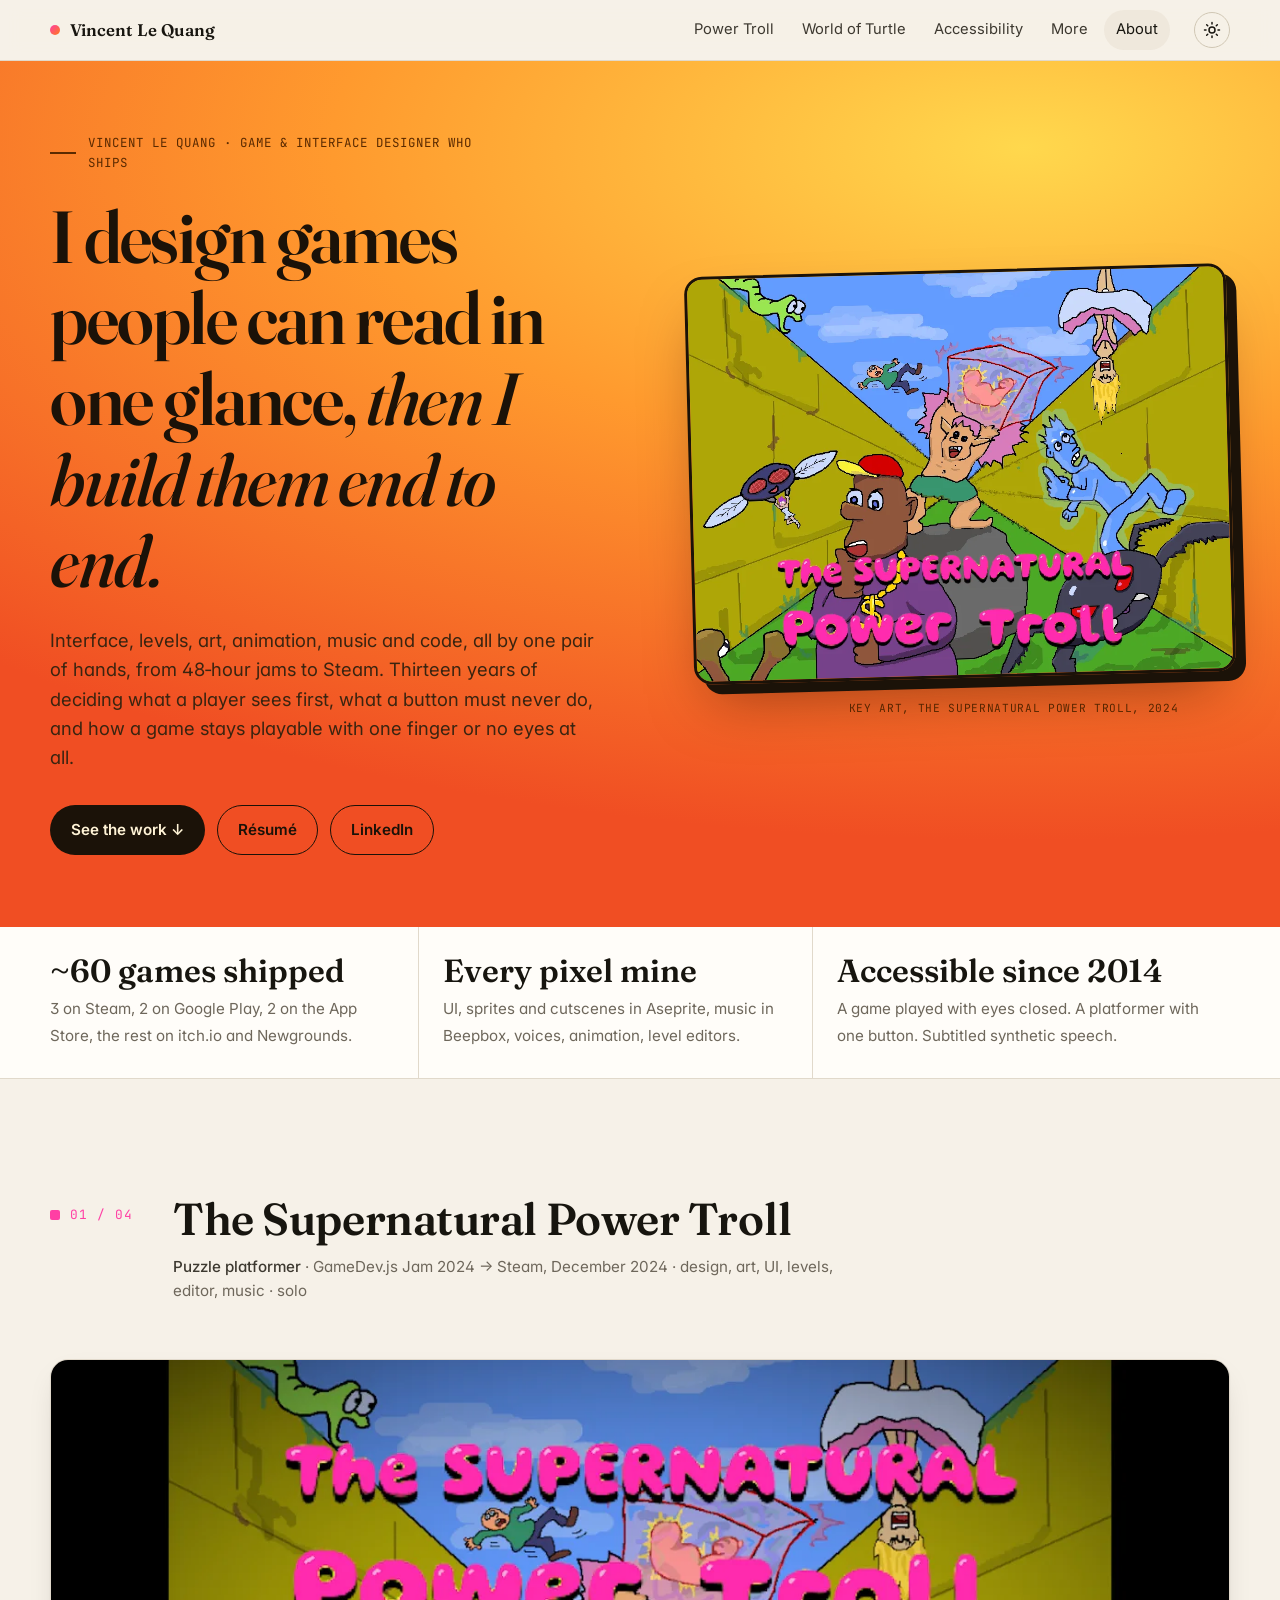
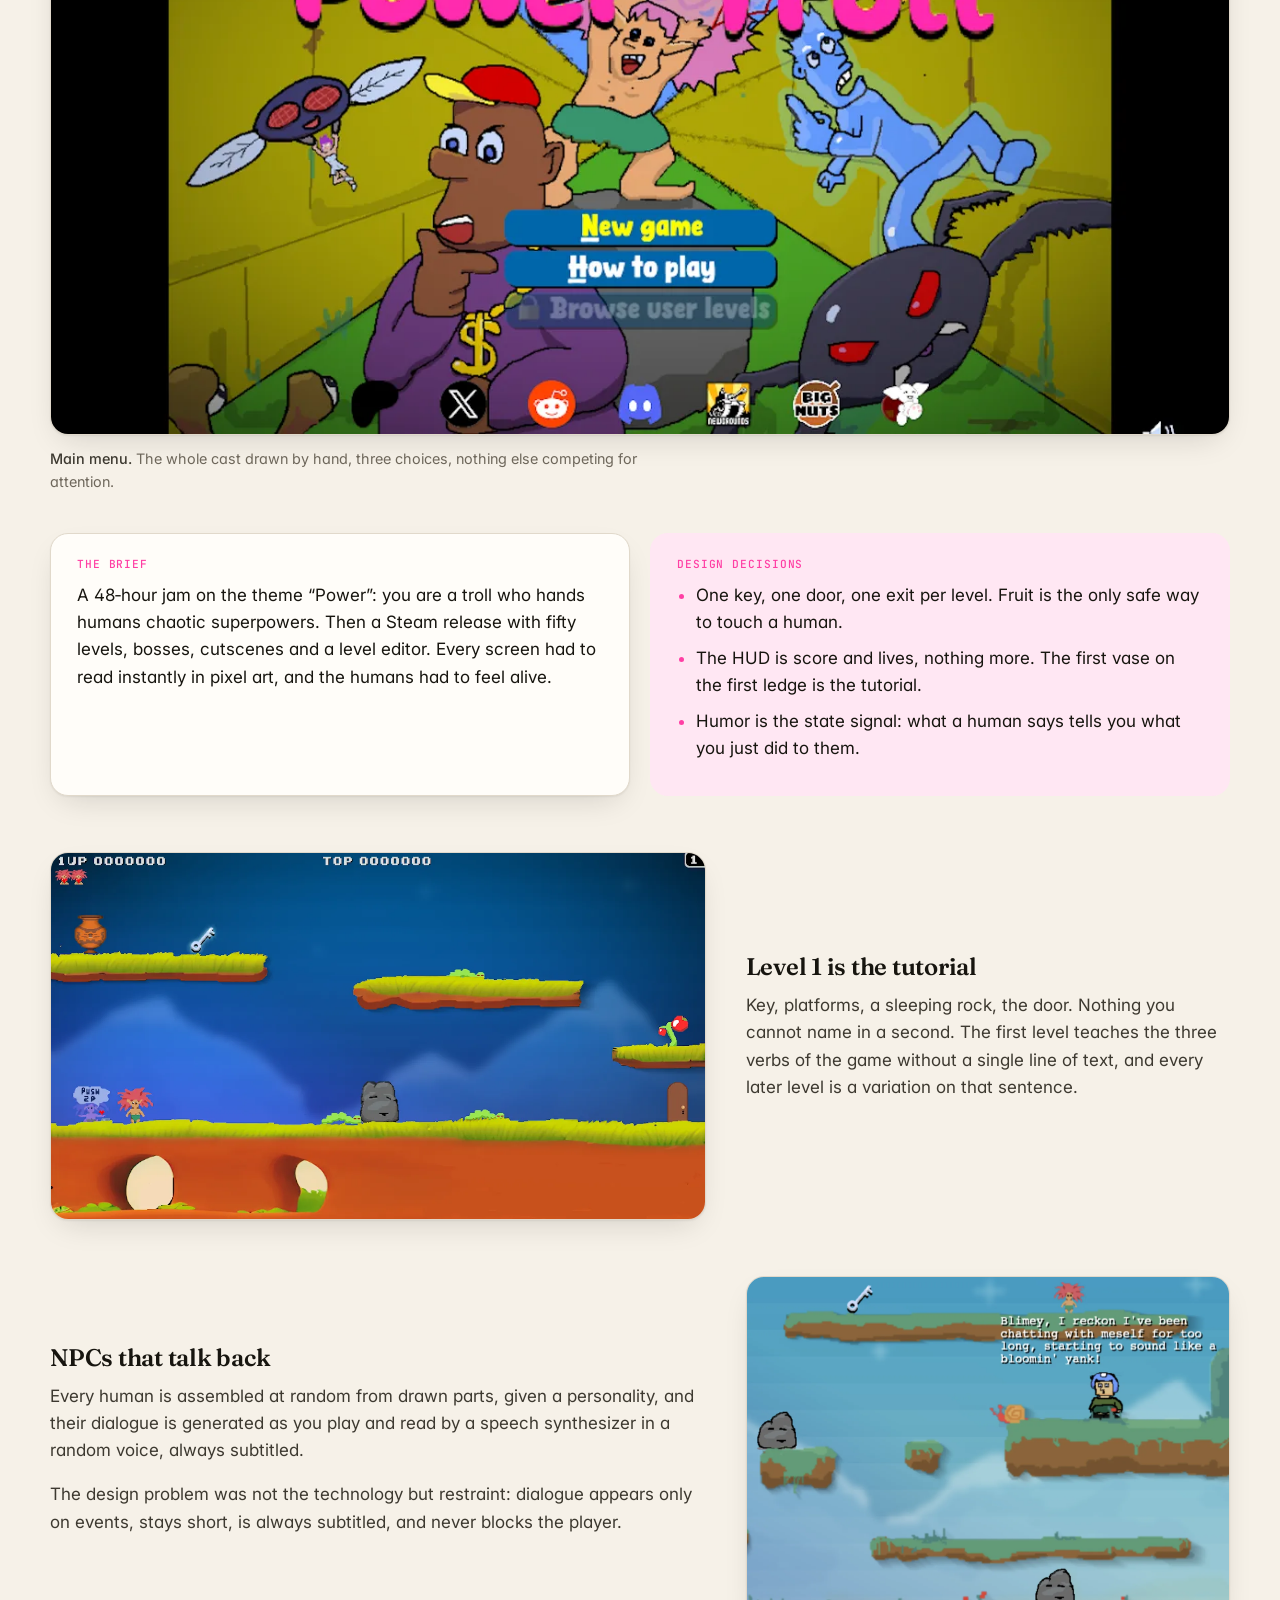
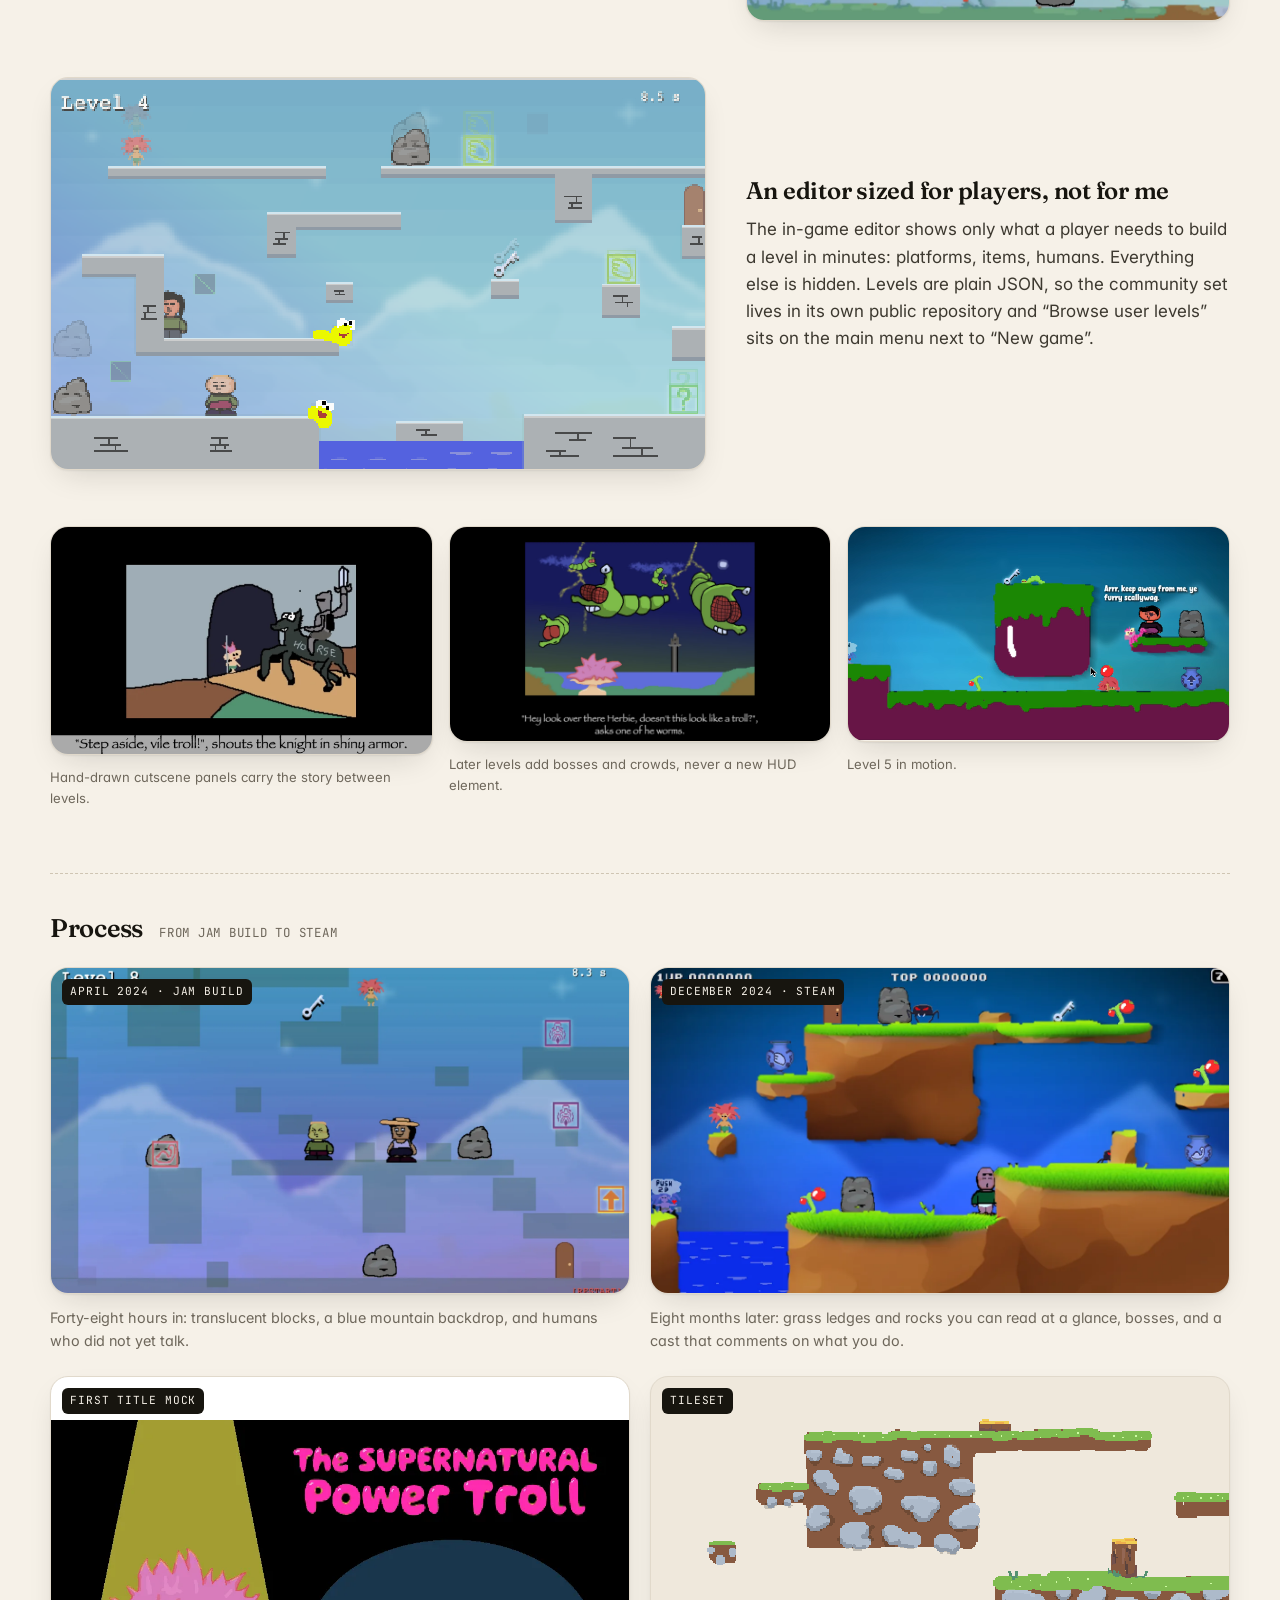
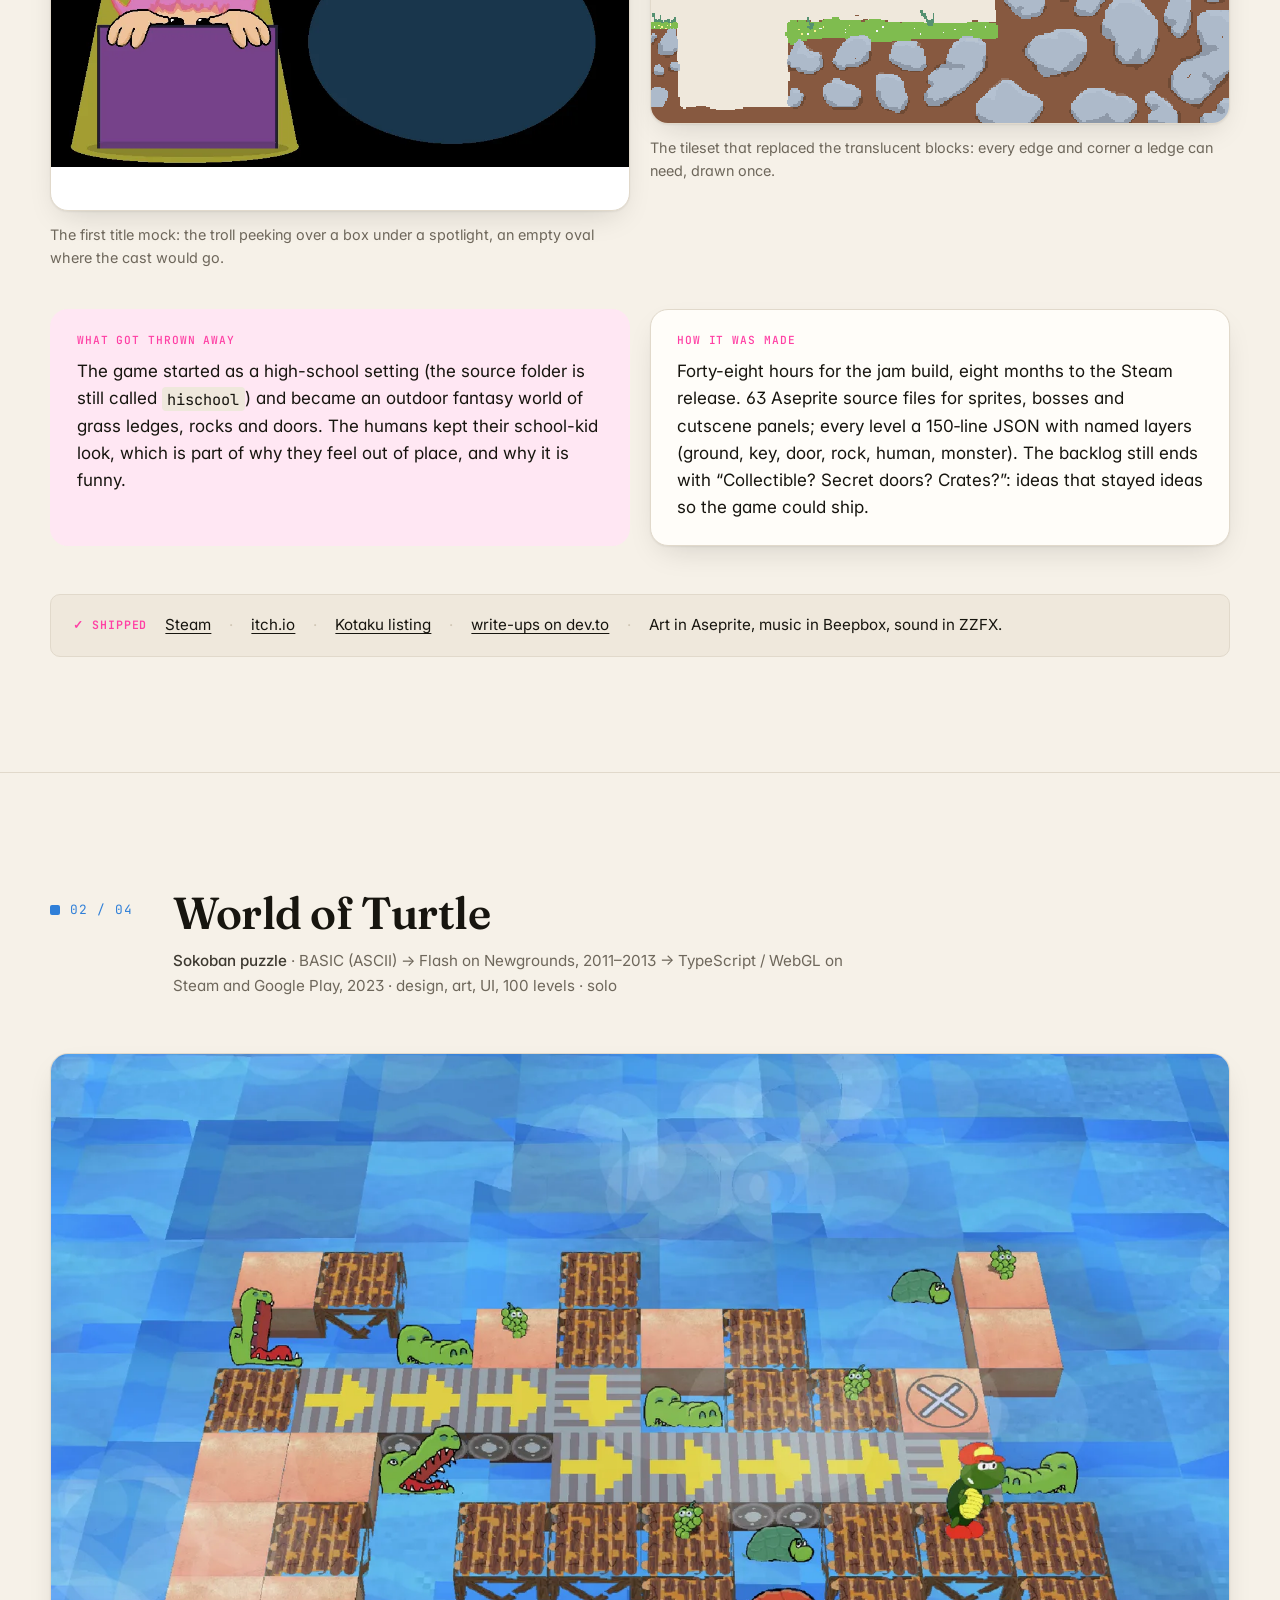
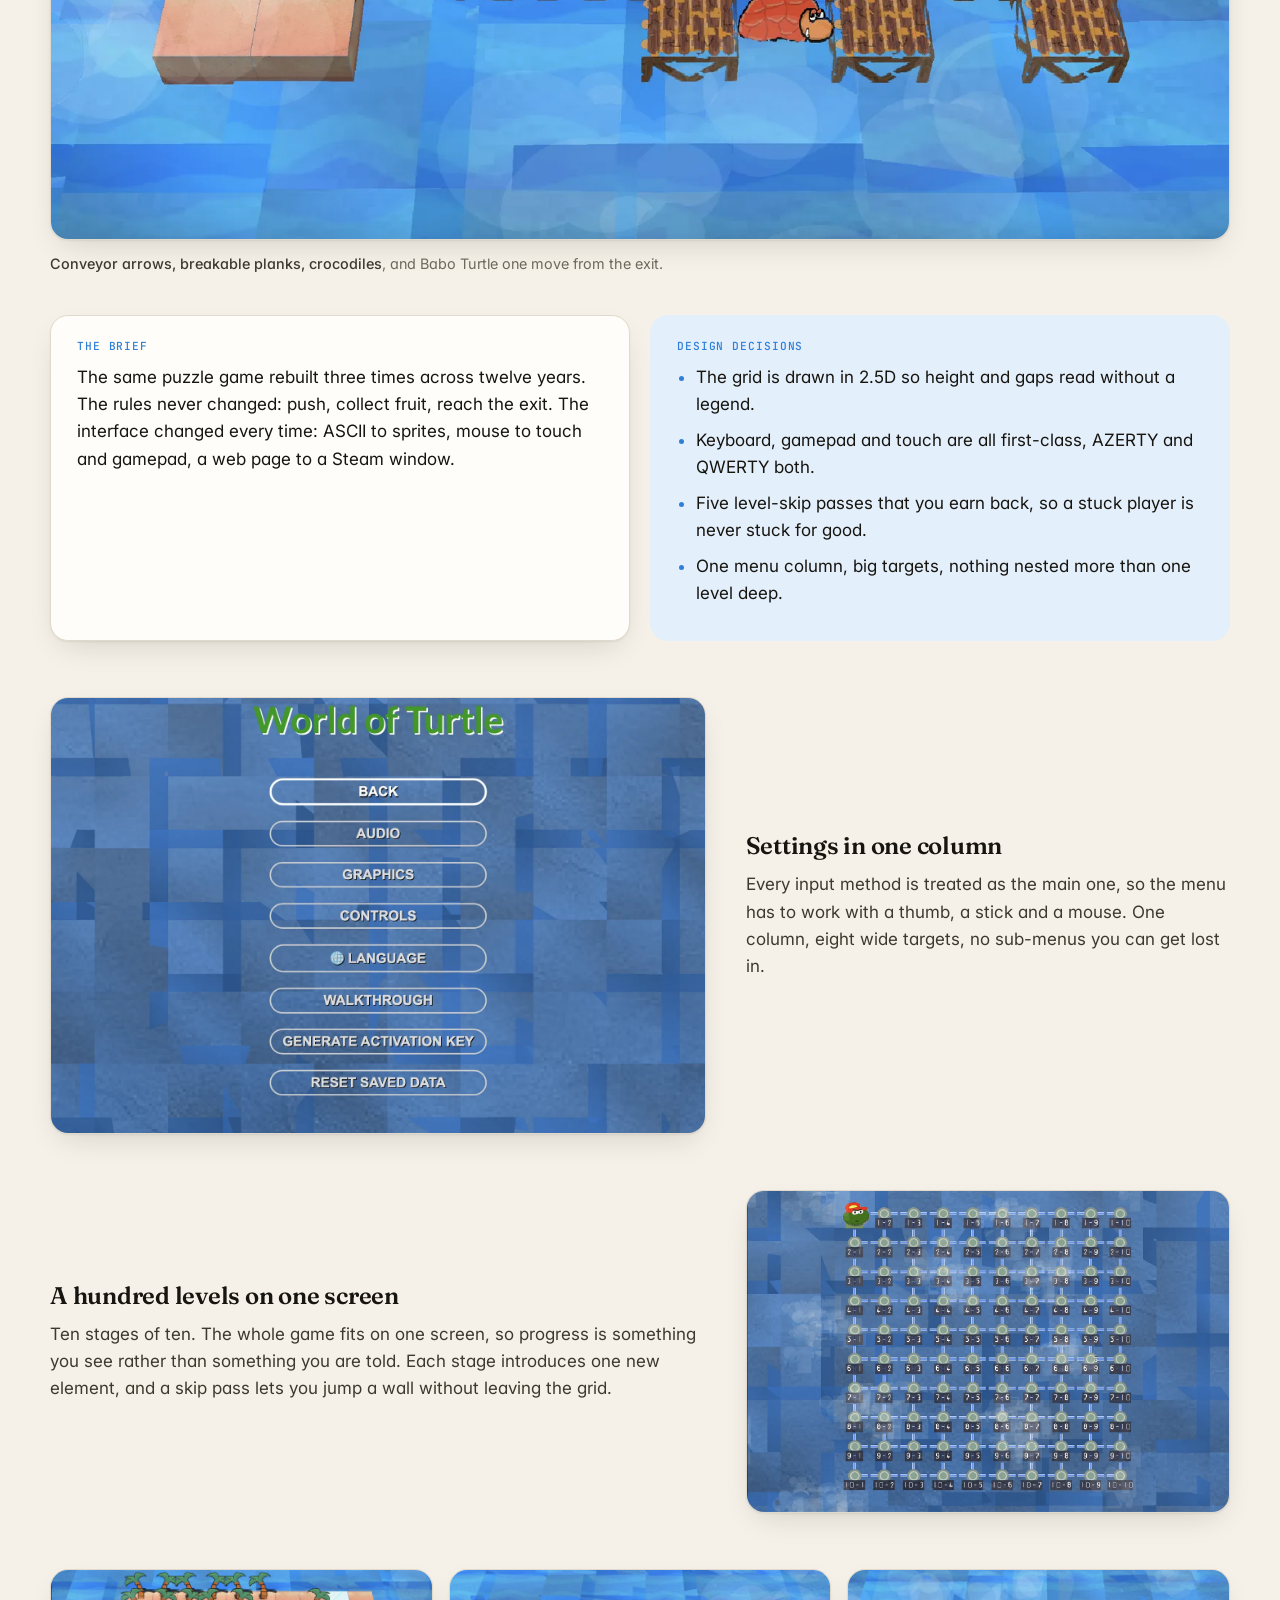
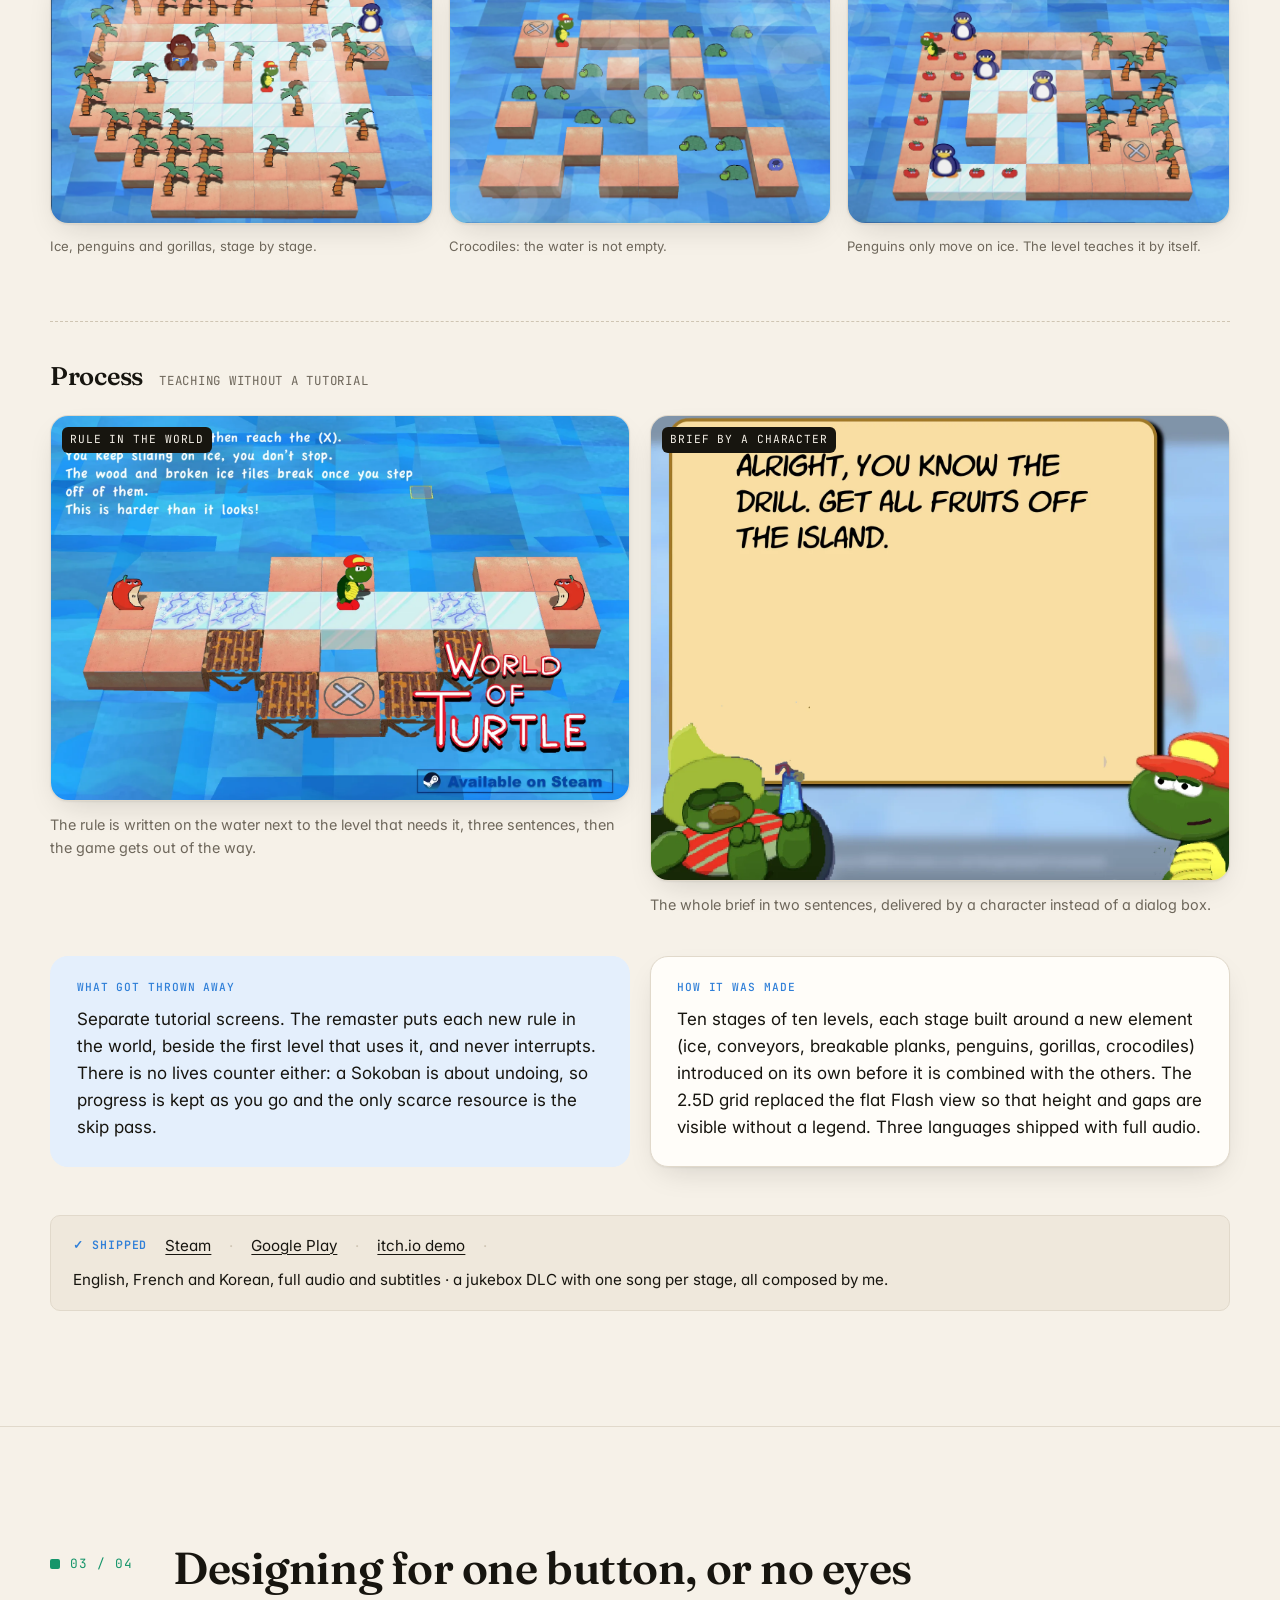
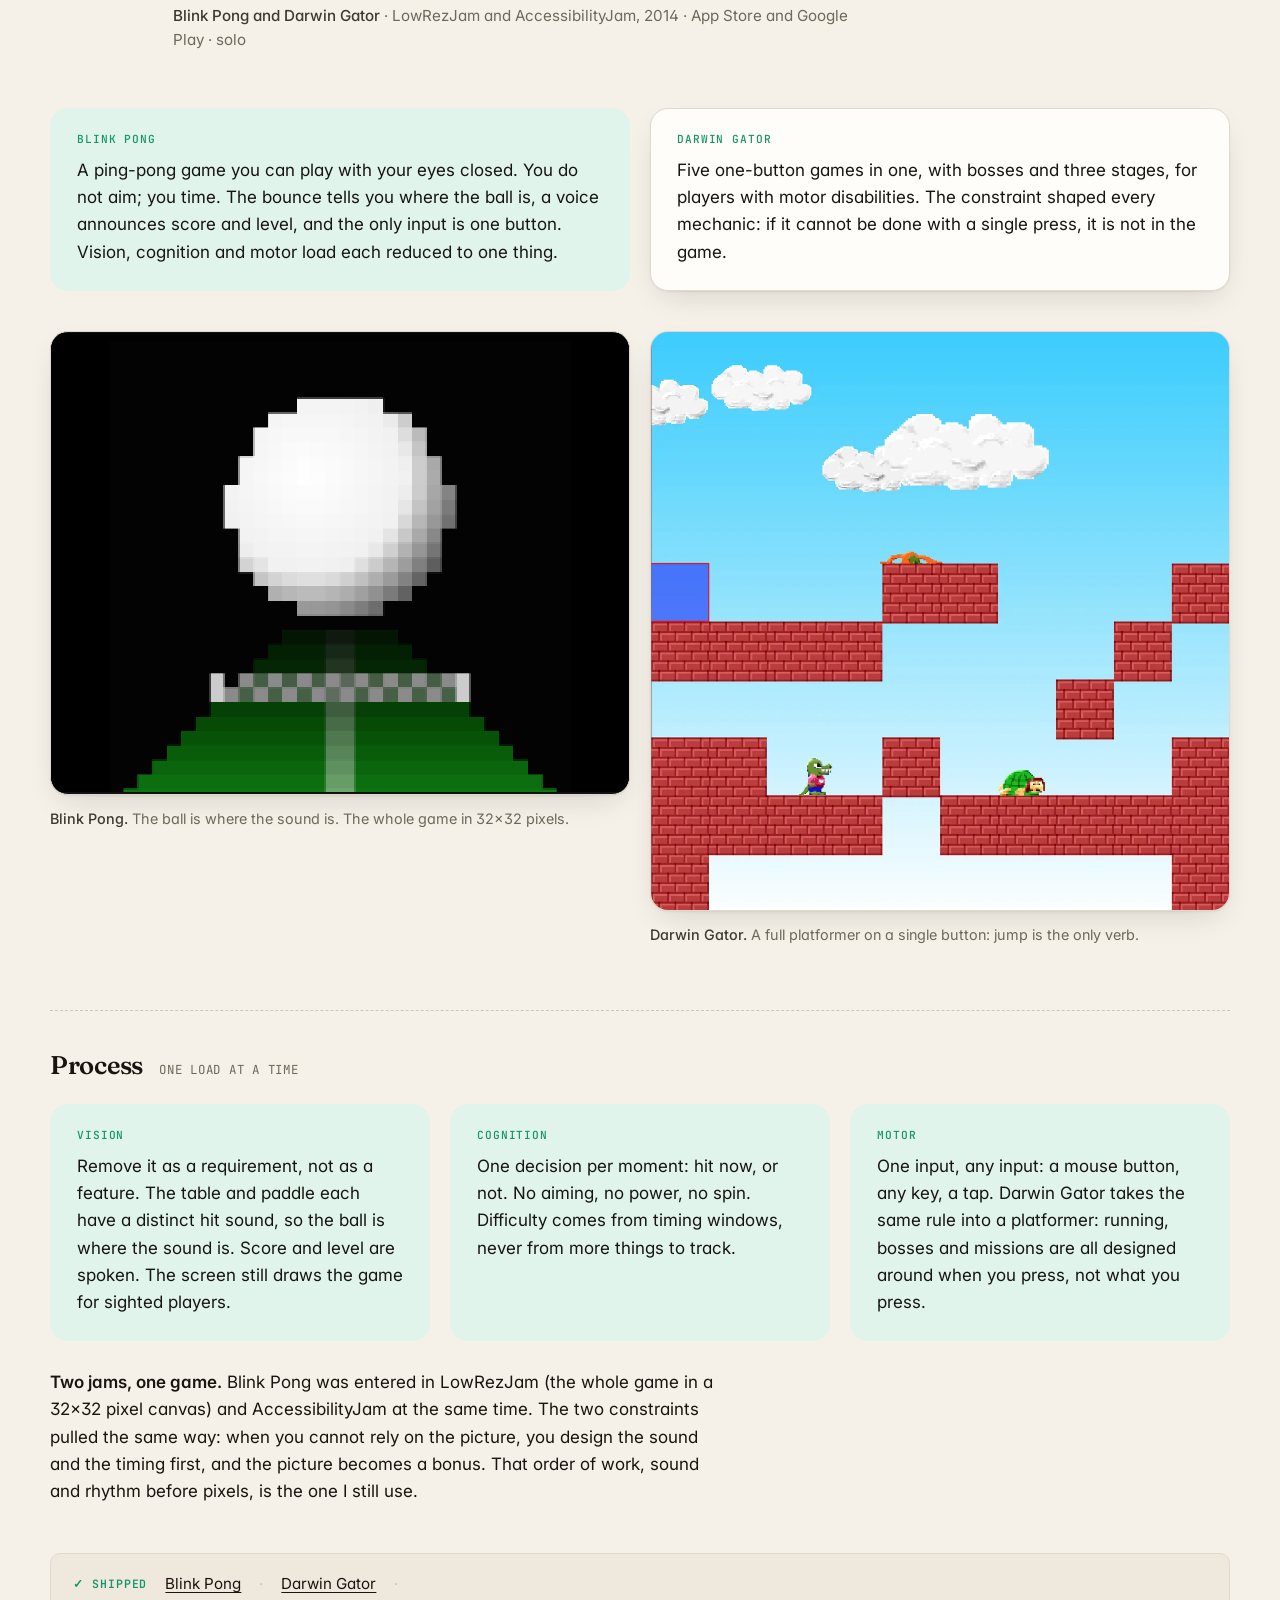
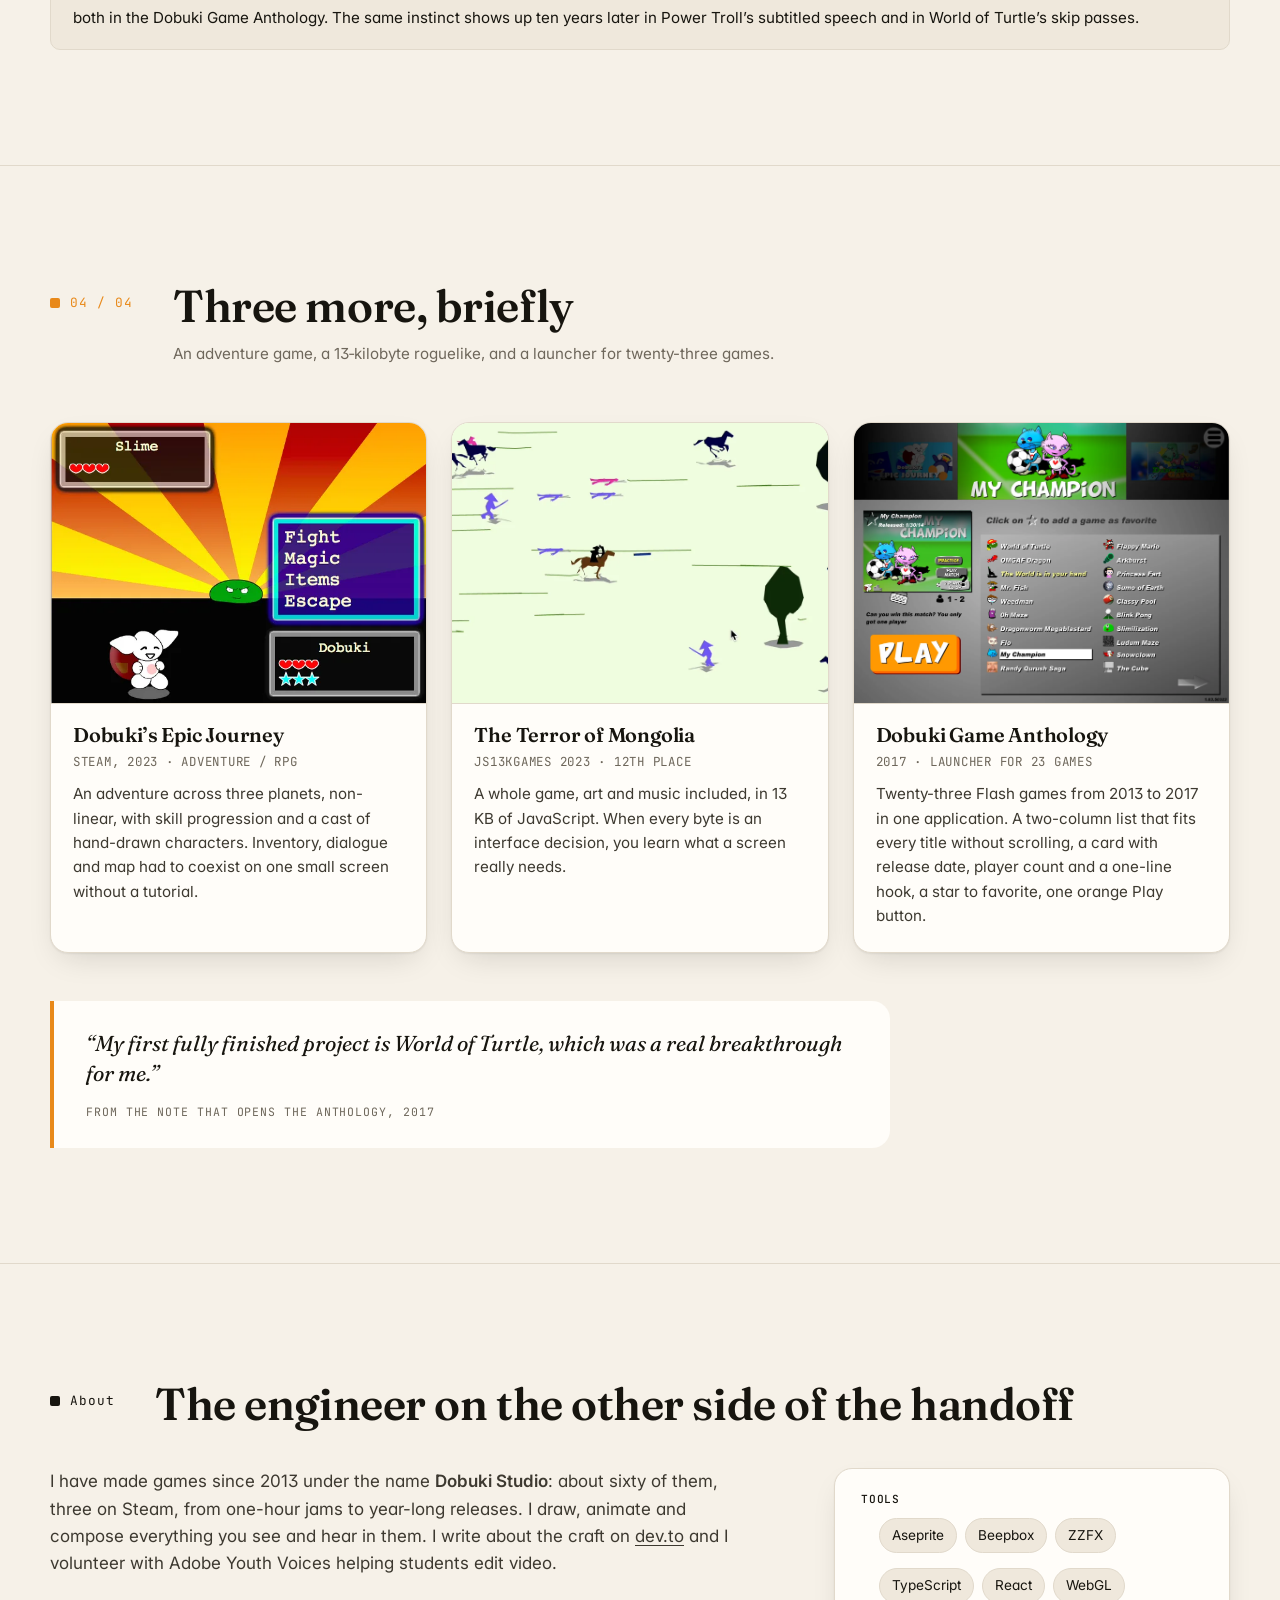
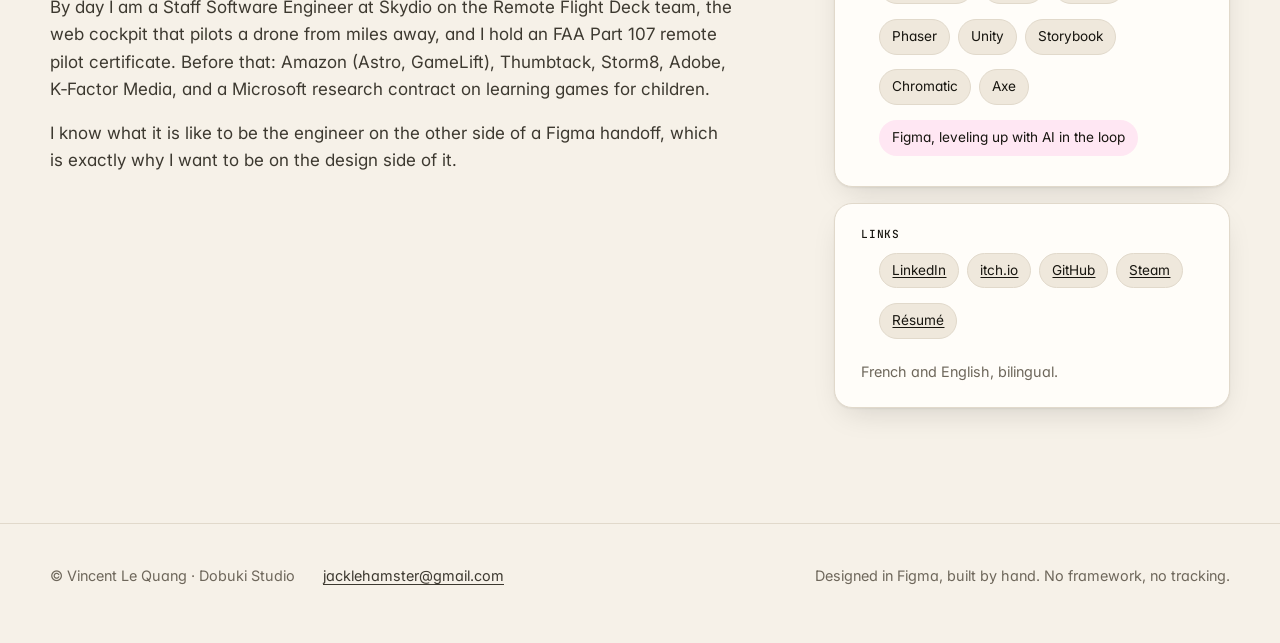
==== index.html @ c768fda6 "Portfolio site: first draft" ====
<!doctype html>
<html lang="en">
<head>
<meta charset="utf-8">
<meta name="viewport" content="width=device-width, initial-scale=1, viewport-fit=cover">
<title>Vincent Le Quang — Game & UI designer who ships</title>
<meta name="description" content="Design portfolio of Vincent Le Quang: games people can read in one glance, designed, drawn, scored and built end to end. Power Troll, World of Turtle, accessibility games.">
<meta property="og:title" content="Vincent Le Quang — Design portfolio">
<meta property="og:description" content="I design games people can read in one glance, then I build them end to end.">
<meta property="og:image" content="img/pt-menu.webp">
<link rel="icon" href="img/pt-logo.webp" type="image/webp">
<link rel="preconnect" href="https://fonts.googleapis.com">
<link rel="preconnect" href="https://fonts.gstatic.com" crossorigin>
<link href="https://fonts.googleapis.com/css2?family=Fraunces:ital,opsz,wght@0,9..144,400;0,9..144,500;0,9..144,600;1,9..144,400;1,9..144,500&family=Inter:wght@400;500;600&family=JetBrains+Mono:wght@400;500;600&display=swap" rel="stylesheet">
<link rel="stylesheet" href="css/style.css">
</head>
<body>
<a class="skip" href="#work">Skip to the work</a>

<header class="top">
  <div class="wrap">
    <a class="brand" href="#top"><span class="dot" aria-hidden="true"></span>Vincent Le Quang</a>
    <nav class="nav" aria-label="Sections">
      <a href="#troll">Power Troll</a>
      <a href="#turtle">World of Turtle</a>
      <a href="#access">Accessibility</a>
      <a href="#more">More</a>
      <a href="#about">About</a>
    </nav>
    <button class="theme" type="button" aria-label="Switch theme">
      <svg viewBox="0 0 24 24" fill="none" stroke="currentColor" stroke-width="2" stroke-linecap="round" aria-hidden="true"><circle cx="12" cy="12" r="4"/><path d="M12 2v2M12 20v2M4.9 4.9l1.4 1.4M17.7 17.7l1.4 1.4M2 12h2M20 12h2M4.9 19.1l1.4-1.4M17.7 6.3l1.4-1.4"/></svg>
    </button>
  </div>
</header>

<main id="top">

<!-- ===================== HERO ===================== -->
<section class="hero" aria-labelledby="h1">
  <div class="wrap">
    <div class="hero-copy">
      <p class="kicker">Vincent Le Quang · game &amp; interface designer who ships</p>
      <h1 id="h1">I design games people can read in one glance, <em>then I build them end to end.</em></h1>
      <p class="lede">Interface, levels, art, animation, music and code, all by one pair of hands, from 48‑hour jams to Steam. Thirteen years of deciding what a player sees first, what a button must never do, and how a game stays playable with one finger or no eyes at all.</p>
      <div class="hero-cta">
        <a class="btn btn-ink" href="#troll">See the work ↓</a>
        <a class="btn btn-ghost" href="resume.html">Résumé</a>
        <a class="btn btn-ghost" href="https://www.linkedin.com/in/vincentlequang/">LinkedIn</a>
      </div>
    </div>
    <figure class="hero-art">
      <img src="img/hero-troll.webp" width="1000" height="750" alt="The cast of The Supernatural Power Troll: the troll in the middle holding a glowing question-mark cube, surrounded by the humans he has transformed." fetchpriority="high">
      <figcaption>Key art, The Supernatural Power Troll, 2024</figcaption>
    </figure>
  </div>
</section>

<section class="stats" aria-label="In numbers">
  <div class="wrap">
    <div class="stat"><b>~60 games shipped</b><span>3 on Steam, 2 on Google Play, 2 on the App Store, the rest on itch.io and Newgrounds.</span></div>
    <div class="stat"><b>Every pixel mine</b><span>UI, sprites and cutscenes in Aseprite, music in Beepbox, voices, animation, level editors.</span></div>
    <div class="stat"><b>Accessible since 2014</b><span>A game played with eyes closed. A platformer with one button. Subtitled synthetic speech.</span></div>
  </div>
</section>

<div id="work"></div>

<!-- ===================== 01 POWER TROLL ===================== -->
<section class="section case-troll" id="troll" aria-labelledby="h-troll">
  <div class="wrap">
    <div class="section-head">
      <div class="num">01 / 04</div>
      <div>
        <h2 id="h-troll">The Supernatural Power Troll</h2>
        <p class="meta"><b>Puzzle platformer</b> · GameDev.js Jam 2024 → Steam, December 2024 · design, art, UI, levels, editor, music · solo</p>
      </div>
    </div>

    <figure class="fig fig-hero" style="--ar: 1280/733">
      <img src="img/pt-menu.webp" width="1280" height="733" alt="Main menu of Power Troll: the hand-drawn cast on a yellow-to-red gradient, with three options: New game, Browse user levels, Level editor." loading="eager">
      <figcaption><b>Main menu.</b> The whole cast drawn by hand, three choices, nothing else competing for attention.</figcaption>
    </figure>

    <div class="cards">
      <div class="card">
        <h3><span class="tag">The brief</span></h3>
        <p>A 48‑hour jam on the theme “Power”: you are a troll who hands humans chaotic superpowers. Then a Steam release with fifty levels, bosses, cutscenes and a level editor. Every screen had to read instantly in pixel art, and the humans had to feel alive.</p>
      </div>
      <div class="card soft">
        <h3><span class="tag">Design decisions</span></h3>
        <ul>
          <li>One key, one door, one exit per level. Fruit is the only safe way to touch a human.</li>
          <li>The HUD is score and lives, nothing more. The first vase on the first ledge is the tutorial.</li>
          <li>Humor is the state signal: what a human says tells you what you just did to them.</li>
        </ul>
      </div>
    </div>

    <div class="row">
      <figure class="fig" style="--ar: 16/9">
        <img src="img/pt-level1.webp" width="1280" height="720" alt="Level 1 of Power Troll: a key on a ledge, a sleeping rock, grass platforms and the exit door, all readable at a glance." loading="lazy">
      </figure>
      <div class="row-text">
        <h3>Level 1 is the tutorial</h3>
        <p>Key, platforms, a sleeping rock, the door. Nothing you cannot name in a second. The first level teaches the three verbs of the game without a single line of text, and every later level is a variation on that sentence.</p>
      </div>
    </div>

    <div class="row flip">
      <figure class="fig" style="--ar: 1449/1031">
        <img src="img/pt-chat.webp" width="1449" height="1031" alt="A human character in Power Troll speaking a generated line, shown as a subtitle under the scene." loading="lazy">
      </figure>
      <div class="row-text">
        <h3>NPCs that talk back</h3>
        <p>Every human is assembled at random from drawn parts, given a personality, and their dialogue is generated as you play and read by a speech synthesizer in a random voice, always subtitled.</p>
        <p>The design problem was not the technology but restraint: dialogue appears only on events, stays short, is always subtitled, and never blocks the player.</p>
      </div>
    </div>

    <div class="row">
      <figure class="fig pixel" style="--ar: 5/3">
        <img src="img/pt-editor.webp" width="1200" height="720" alt="Editor mode of Power Troll: a palette of platforms, items and humans over the level grid." loading="lazy">
      </figure>
      <div class="row-text">
        <h3>An editor sized for players, not for me</h3>
        <p>The in-game editor shows only what a player needs to build a level in minutes: platforms, items, humans. Everything else is hidden. Levels are plain JSON, so the community set lives in its own public repository and “Browse user levels” sits on the main menu next to “New game”.</p>
      </div>
    </div>

    <div class="gallery">
      <figure class="fig" style="--ar: 1194/715"><img src="img/pt-cutscene-knight.webp" width="1194" height="715" alt="Hand-drawn cutscene panel: a knight on a horse in front of a cave, with the caption “Step aside, vile troll!”." loading="lazy"><figcaption>Hand-drawn cutscene panels carry the story between levels.</figcaption></figure>
      <figure class="fig" style="--ar: 16/9"><img src="img/pt-ss7.webp" width="1920" height="1080" alt="A later level of Power Troll with several humans, rocks and a boss." loading="lazy"><figcaption>Later levels add bosses and crowds, never a new HUD element.</figcaption></figure>
      <figure class="fig" style="--ar: 16/9">
        <video data-loop autoplay muted loop playsinline preload="metadata" poster="img/pt-level5-poster.webp" width="1280" height="720" aria-label="Level 5 of Power Troll in motion">
          <source src="img/pt-level5.webm" type="video/webm">
          <source src="img/pt-level5.mp4" type="video/mp4">
        </video>
        <figcaption>Level 5 in motion.</figcaption>
      </figure>
    </div>

    <div class="process">
      <div class="process-head"><h3>Process</h3><span class="mono">from jam build to Steam</span></div>
      <div class="compare">
        <figure class="fig" style="--ar: 16/9"><span class="label">April 2024 · jam build</span><img src="img/pt-jam-level8.webp" width="1600" height="960" alt="Early jam build of Power Troll: grey-blue translucent platforms over a mountain backdrop, small sprites, a key and a door." loading="lazy"><figcaption>Forty-eight hours in: translucent blocks, a blue mountain backdrop, and humans who did not yet talk.</figcaption></figure>
        <figure class="fig" style="--ar: 16/9"><span class="label">December 2024 · Steam</span><img src="img/pt-ss4.webp" width="1280" height="720" alt="Final version of a Power Troll level: grass ledges, rocks, pink boss, readable sprites." loading="lazy"><figcaption>Eight months later: grass ledges and rocks you can read at a glance, bosses, and a cast that comments on what you do.</figcaption></figure>
      </div>
      <div class="compare">
        <figure class="fig contain" style="--ar: 4/3; --fig-bg:#fff"><span class="label">First title mock</span><img src="img/pt-title-mock.webp" width="1200" height="900" alt="First title mock of Power Troll: the troll peeking over a box under a spotlight, with an empty oval where the cast would go." loading="lazy"><figcaption>The first title mock: the troll peeking over a box under a spotlight, an empty oval where the cast would go.</figcaption></figure>
        <figure class="fig pixel" style="--ar: 5/3"><span class="label">Tileset</span><img src="img/pt-tileset.webp" width="1200" height="720" alt="The Power Troll tileset: grass-topped dirt and rock blocks in every combination needed to build ledges." loading="lazy"><figcaption>The tileset that replaced the translucent blocks: every edge and corner a ledge can need, drawn once.</figcaption></figure>
      </div>
      <div class="cards">
        <div class="card soft">
          <h3><span class="tag">What got thrown away</span></h3>
          <p>The game started as a high-school setting (the source folder is still called <code>hischool</code>) and became an outdoor fantasy world of grass ledges, rocks and doors. The humans kept their school-kid look, which is part of why they feel out of place, and why it is funny.</p>
        </div>
        <div class="card">
          <h3><span class="tag">How it was made</span></h3>
          <p>Forty-eight hours for the jam build, eight months to the Steam release. 63 Aseprite source files for sprites, bosses and cutscene panels; every level a 150‑line JSON with named layers (ground, key, door, rock, human, monster). The backlog still ends with “Collectible? Secret doors? Crates?”: ideas that stayed ideas so the game could ship.</p>
        </div>
      </div>
    </div>

    <div class="shipped">
      <span class="tag">Shipped</span>
      <a href="https://store.steampowered.com/app/3331280/The_Supernatural_Power_Troll/">Steam</a><span class="sep">·</span>
      <a href="https://jacklehamster.itch.io/power-troll">itch.io</a><span class="sep">·</span>
      <a href="https://kotaku.com/games/the-supernatural-power-troll">Kotaku listing</a><span class="sep">·</span>
      <a href="https://dev.to/jacklehamster">write-ups on dev.to</a><span class="sep">·</span>
      <span>Art in Aseprite, music in Beepbox, sound in ZZFX.</span>
    </div>
  </div>
</section>

<!-- ===================== 02 WORLD OF TURTLE ===================== -->
<section class="section case-turtle" id="turtle" aria-labelledby="h-turtle">
  <div class="wrap">
    <div class="section-head">
      <div class="num">02 / 04</div>
      <div>
        <h2 id="h-turtle">World of Turtle</h2>
        <p class="meta"><b>Sokoban puzzle</b> · BASIC (ASCII) → Flash on Newgrounds, 2011–2013 → TypeScript / WebGL on Steam and Google Play, 2023 · design, art, UI, 100 levels · solo</p>
      </div>
    </div>

    <figure class="fig fig-hero" style="--ar: 3/2">
      <img src="img/wot-01.webp" width="1600" height="1066" alt="World of Turtle gameplay: an island of pink and wooden tiles over water, conveyor arrows, crocodiles, and Babo Turtle one step from the exit." loading="lazy">
      <figcaption><b>Conveyor arrows, breakable planks, crocodiles</b>, and Babo Turtle one move from the exit.</figcaption>
    </figure>

    <div class="cards">
      <div class="card">
        <h3><span class="tag">The brief</span></h3>
        <p>The same puzzle game rebuilt three times across twelve years. The rules never changed: push, collect fruit, reach the exit. The interface changed every time: ASCII to sprites, mouse to touch and gamepad, a web page to a Steam window.</p>
      </div>
      <div class="card soft">
        <h3><span class="tag">Design decisions</span></h3>
        <ul>
          <li>The grid is drawn in 2.5D so height and gaps read without a legend.</li>
          <li>Keyboard, gamepad and touch are all first-class, AZERTY and QWERTY both.</li>
          <li>Five level-skip passes that you earn back, so a stuck player is never stuck for good.</li>
          <li>One menu column, big targets, nothing nested more than one level deep.</li>
        </ul>
      </div>
    </div>

    <div class="row">
      <figure class="fig" style="--ar: 3/2">
        <img src="img/wot-06.webp" width="1600" height="1066" alt="World of Turtle settings menu: a single column of wide buttons: Back, Audio, Graphics, Controls, Language, Walkthrough, Generate activation key, Reset saved data." loading="lazy">
      </figure>
      <div class="row-text">
        <h3>Settings in one column</h3>
        <p>Every input method is treated as the main one, so the menu has to work with a thumb, a stick and a mouse. One column, eight wide targets, no sub-menus you can get lost in.</p>
      </div>
    </div>

    <div class="row flip">
      <figure class="fig" style="--ar: 3/2">
        <img src="img/wot-07.webp" width="1600" height="1066" alt="World of Turtle level select: a ten-by-ten grid of level tiles, from 1-1 to 10-10, all visible at once." loading="lazy">
      </figure>
      <div class="row-text">
        <h3>A hundred levels on one screen</h3>
        <p>Ten stages of ten. The whole game fits on one screen, so progress is something you see rather than something you are told. Each stage introduces one new element, and a skip pass lets you jump a wall without leaving the grid.</p>
      </div>
    </div>

    <div class="gallery">
      <figure class="fig" style="--ar: 3/2"><img src="img/wot-03.webp" width="1600" height="1066" alt="A World of Turtle level with palm trees, ice tiles, penguins and a gorilla." loading="lazy"><figcaption>Ice, penguins and gorillas, stage by stage.</figcaption></figure>
      <figure class="fig" style="--ar: 3/2"><img src="img/wot-04.webp" width="1600" height="1066" alt="A World of Turtle level ringed by crocodiles in the water." loading="lazy"><figcaption>Crocodiles: the water is not empty.</figcaption></figure>
      <figure class="fig" style="--ar: 3/2"><img src="img/wot-05.webp" width="1600" height="1066" alt="A World of Turtle level with penguins on ice, tomatoes to collect and the X exit." loading="lazy"><figcaption>Penguins only move on ice. The level teaches it by itself.</figcaption></figure>
    </div>

    <div class="process">
      <div class="process-head"><h3>Process</h3><span class="mono">teaching without a tutorial</span></div>
      <div class="compare">
        <figure class="fig" style="--ar: 3/2"><span class="label">Rule in the world</span><img src="img/wot-10.webp" width="1600" height="1066" alt="A World of Turtle level with its rule written on the water next to it: grab two apples then reach the X; sliding on ice you do not stop; wood and broken ice break once you step off." loading="lazy"><figcaption>The rule is written on the water next to the level that needs it, three sentences, then the game gets out of the way.</figcaption></figure>
        <figure class="fig" style="--ar: 1800/1448"><span class="label">Brief by a character</span><img src="img/wot-13.webp" width="1600" height="1287" alt="A dialogue card in World of Turtle: a turtle character says “Alright, you know the drill. Get all fruits off the island.”" loading="lazy"><figcaption>The whole brief in two sentences, delivered by a character instead of a dialog box.</figcaption></figure>
      </div>
      <div class="cards">
        <div class="card soft">
          <h3><span class="tag">What got thrown away</span></h3>
          <p>Separate tutorial screens. The remaster puts each new rule in the world, beside the first level that uses it, and never interrupts. There is no lives counter either: a Sokoban is about undoing, so progress is kept as you go and the only scarce resource is the skip pass.</p>
        </div>
        <div class="card">
          <h3><span class="tag">How it was made</span></h3>
          <p>Ten stages of ten levels, each stage built around a new element (ice, conveyors, breakable planks, penguins, gorillas, crocodiles) introduced on its own before it is combined with the others. The 2.5D grid replaced the flat Flash view so that height and gaps are visible without a legend. Three languages shipped with full audio.</p>
        </div>
      </div>
    </div>

    <div class="shipped">
      <span class="tag">Shipped</span>
      <a href="https://store.steampowered.com/app/2258040/World_of_Turtle/">Steam</a><span class="sep">·</span>
      <a href="https://play.google.com/store/apps/details?id=net.dobuki.worldofturtle">Google Play</a><span class="sep">·</span>
      <a href="https://jacklehamster.itch.io/world-of-turtle-remaster">itch.io demo</a><span class="sep">·</span>
      <span>English, French and Korean, full audio and subtitles · a jukebox DLC with one song per stage, all composed by me.</span>
    </div>
  </div>
</section>

<!-- ===================== 03 ACCESSIBILITY ===================== -->
<section class="section case-access" id="access" aria-labelledby="h-access">
  <div class="wrap">
    <div class="section-head">
      <div class="num">03 / 04</div>
      <div>
        <h2 id="h-access">Designing for one button, or no eyes</h2>
        <p class="meta"><b>Blink Pong and Darwin Gator</b> · LowRezJam and AccessibilityJam, 2014 · App Store and Google Play · solo</p>
      </div>
    </div>

    <div class="cards">
      <div class="card soft">
        <h3><span class="tag">Blink Pong</span></h3>
        <p>A ping-pong game you can play with your eyes closed. You do not aim; you time. The bounce tells you where the ball is, a voice announces score and level, and the only input is one button. Vision, cognition and motor load each reduced to one thing.</p>
      </div>
      <div class="card">
        <h3><span class="tag">Darwin Gator</span></h3>
        <p>Five one-button games in one, with bosses and three stages, for players with motor disabilities. The constraint shaped every mechanic: if it cannot be done with a single press, it is not in the game.</p>
      </div>
    </div>

    <div class="compare">
      <figure class="fig pixel contain" style="--ar: 5/4; --fig-bg:#111"><img src="img/blink-pong.webp" width="945" height="750" alt="Blink Pong: a 32 by 32 pixel table-tennis scene, the ball mid-flight." loading="lazy"><figcaption><b>Blink Pong.</b> The ball is where the sound is. The whole game in 32×32 pixels.</figcaption></figure>
      <figure class="fig" style="--ar: 1/1"><img src="img/darwin-gator.webp" width="1099" height="1103" alt="Darwin Gator: a pixel-art platformer level with red brick platforms, a gator in a pink shirt and a turtle enemy." loading="lazy"><figcaption><b>Darwin Gator.</b> A full platformer on a single button: jump is the only verb.</figcaption></figure>
    </div>

    <div class="process">
      <div class="process-head"><h3>Process</h3><span class="mono">one load at a time</span></div>
      <div class="three">
        <div class="card soft"><h3><span class="tag">Vision</span></h3><p>Remove it as a requirement, not as a feature. The table and paddle each have a distinct hit sound, so the ball is where the sound is. Score and level are spoken. The screen still draws the game for sighted players.</p></div>
        <div class="card soft"><h3><span class="tag">Cognition</span></h3><p>One decision per moment: hit now, or not. No aiming, no power, no spin. Difficulty comes from timing windows, never from more things to track.</p></div>
        <div class="card soft"><h3><span class="tag">Motor</span></h3><p>One input, any input: a mouse button, any key, a tap. Darwin Gator takes the same rule into a platformer: running, bosses and missions are all designed around when you press, not what you press.</p></div>
      </div>
      <p style="margin-top:28px"><strong>Two jams, one game.</strong> Blink Pong was entered in LowRezJam (the whole game in a 32×32 pixel canvas) and AccessibilityJam at the same time. The two constraints pulled the same way: when you cannot rely on the picture, you design the sound and the timing first, and the picture becomes a bonus. That order of work, sound and rhythm before pixels, is the one I still use.</p>
    </div>

    <div class="shipped">
      <span class="tag">Shipped</span>
      <a href="https://jacklehamster.itch.io/blink-pong">Blink Pong</a><span class="sep">·</span>
      <a href="https://jacklehamster.itch.io/darwin-gator">Darwin Gator</a><span class="sep">·</span>
      <span>both in the Dobuki Game Anthology. The same instinct shows up ten years later in Power Troll’s subtitled speech and in World of Turtle’s skip passes.</span>
    </div>
  </div>
</section>

<!-- ===================== 04 MORE ===================== -->
<section class="section case-misc" id="more" aria-labelledby="h-more">
  <div class="wrap">
    <div class="section-head">
      <div class="num">04 / 04</div>
      <div>
        <h2 id="h-more">Three more, briefly</h2>
        <p class="meta">An adventure game, a 13‑kilobyte roguelike, and a launcher for twenty-three games.</p>
      </div>
    </div>

    <div class="brief-grid">
      <article class="brief">
        <img src="img/epic-journey.webp" width="601" height="449" alt="Dobuki’s Epic Journey: a hand-drawn adventure screen with the hero, an inventory and a dialogue." loading="lazy">
        <div class="body">
          <h3>Dobuki’s Epic Journey</h3>
          <span class="mono">Steam, 2023 · adventure / RPG</span>
          <p>An adventure across three planets, non-linear, with skill progression and a cast of hand-drawn characters. Inventory, dialogue and map had to coexist on one small screen without a tutorial.</p>
        </div>
      </article>
      <article class="brief">
        <img src="img/terror-mongolia.webp" width="1600" height="649" alt="The Terror of Mongolia: a top-down pixel-art shooter scene." loading="lazy">
        <div class="body">
          <h3>The Terror of Mongolia</h3>
          <span class="mono">js13kgames 2023 · 12th place</span>
          <p>A whole game, art and music included, in 13 KB of JavaScript. When every byte is an interface decision, you learn what a screen really needs.</p>
        </div>
      </article>
      <article class="brief">
        <img src="img/anthology.webp" width="1600" height="1198" alt="The Dobuki Game Anthology launcher: a two-column list of 23 games, a card with release date and player count, and a big orange Play button." loading="lazy">
        <div class="body">
          <h3>Dobuki Game Anthology</h3>
          <span class="mono">2017 · launcher for 23 games</span>
          <p>Twenty-three Flash games from 2013 to 2017 in one application. A two-column list that fits every title without scrolling, a card with release date, player count and a one-line hook, a star to favorite, one orange Play button.</p>
        </div>
      </article>
    </div>

    <blockquote class="quote">“My first fully finished project is World of Turtle, which was a real breakthrough for me.”<cite>From the note that opens the anthology, 2017</cite></blockquote>
  </div>
</section>

<!-- ===================== ABOUT ===================== -->
<section class="section" id="about" aria-labelledby="h-about">
  <div class="wrap">
    <div class="section-head">
      <div class="num" style="--accent: var(--ink)">About</div>
      <div><h2 id="h-about">The engineer on the other side of the handoff</h2></div>
    </div>
    <div class="about">
      <div>
        <p>I have made games since 2013 under the name <strong>Dobuki Studio</strong>: about sixty of them, three on Steam, from one-hour jams to year-long releases. I draw, animate and compose everything you see and hear in them. I write about the craft on <a href="https://dev.to/jacklehamster">dev.to</a> and I volunteer with Adobe Youth Voices helping students edit video.</p>
        <p>By day I am a Staff Software Engineer at Skydio on the Remote Flight Deck team, the web cockpit that pilots a drone from miles away, and I hold an FAA Part 107 remote pilot certificate. Before that: Amazon (Astro, GameLift), Thumbtack, Storm8, Adobe, K‑Factor Media, and a Microsoft research contract on learning games for children.</p>
        <p>I know what it is like to be the engineer on the other side of a Figma handoff, which is exactly why I want to be on the design side of it.</p>
      </div>
      <div class="side">
        <div class="card">
          <h3><span class="tag" style="--accent: var(--ink)">Tools</span></h3>
          <ul class="pill-list">
            <li>Aseprite</li><li>Beepbox</li><li>ZZFX</li><li>TypeScript</li><li>React</li><li>WebGL</li><li>Phaser</li><li>Unity</li><li>Storybook</li><li>Chromatic</li><li>Axe</li><li class="hi">Figma, leveling up with AI in the loop</li>
          </ul>
        </div>
        <div class="card">
          <h3><span class="tag" style="--accent: var(--ink)">Links</span></h3>
          <ul class="pill-list">
            <li><a href="https://www.linkedin.com/in/vincentlequang/">LinkedIn</a></li>
            <li><a href="https://jacklehamster.itch.io/">itch.io</a></li>
            <li><a href="https://github.com/jacklehamster">GitHub</a></li>
            <li><a href="https://store.steampowered.com/search/?developer=Dobuki%20Studio">Steam</a></li>
            <li><a href="resume.html">Résumé</a></li>
          </ul>
          <p style="margin:14px 0 0; font-size:.9rem; color:var(--muted)">French and English, bilingual.</p>
        </div>
      </div>
    </div>
  </div>
</section>

</main>

<footer class="foot">
  <div class="wrap">
    <span>© Vincent Le Quang · Dobuki Studio</span>
    <a href="mailto:jacklehamster@gmail.com">jacklehamster@gmail.com</a>
    <span class="right">Designed in Figma, built by hand. No framework, no tracking.</span>
  </div>
</footer>

<script src="js/main.js"></script>
</body>
</html>
---- css/style.css ----
/* ---------------------------------------------------------------
   Vincent Le Quang — portfolio
   Design tokens first, then layout, then the case-study modules.
   --------------------------------------------------------------- */

:root {
  color-scheme: light;

  /* paper + ink */
  --bg: #f6f1e8;
  --bg-2: #efe8dc;
  --surface: #fffdf9;
  --ink: #17150f;
  --ink-2: #3d3930;
  --muted: #6e675b;
  --line: #e1d9cb;
  --line-2: #cfc5b3;

  /* case accents (one per case) */
  --troll: #ff3fa4;
  --troll-2: #ff7a1a;
  --troll-soft: #ffe7f3;
  --turtle: #2f7fd8;
  --turtle-2: #3cae4b;
  --turtle-soft: #e4effc;
  --access: #15956a;
  --access-soft: #e0f4ec;
  --misc: #e8891a;
  --misc-soft: #fdeedb;

  --accent: var(--troll);

  /* type */
  --font-display: "Fraunces", "Iowan Old Style", Georgia, serif;
  --font-body: "Inter", system-ui, -apple-system, "Segoe UI", sans-serif;
  --font-mono: "JetBrains Mono", ui-monospace, SFMono-Regular, Menlo, monospace;

  /* rhythm */
  --measure: 62ch;
  --wrap: 1180px;
  --gutter: clamp(16px, 4vw, 48px);
  --radius: 18px;
  --radius-sm: 10px;
  --shadow: 0 1px 2px rgba(23, 21, 15, .06), 0 12px 32px -12px rgba(23, 21, 15, .18);
}

:root:not([data-theme="light"]) {
  @media (prefers-color-scheme: dark) {
    color-scheme: dark;
    --bg: #121110;
    --bg-2: #1a1816;
    --surface: #1e1c19;
    --ink: #f3eee5;
    --ink-2: #d9d2c5;
    --muted: #a69e90;
    --line: #2d2a25;
    --line-2: #403b34;
    --troll-soft: #3a1c2c;
    --turtle-soft: #182a40;
    --access-soft: #14302a;
    --misc-soft: #3a2812;
    --shadow: 0 1px 2px rgba(0,0,0,.4), 0 16px 40px -16px rgba(0,0,0,.7);
  }
}
:root[data-theme="dark"] {
  color-scheme: dark;
  --bg: #121110;
  --bg-2: #1a1816;
  --surface: #1e1c19;
  --ink: #f3eee5;
  --ink-2: #d9d2c5;
  --muted: #a69e90;
  --line: #2d2a25;
  --line-2: #403b34;
  --troll-soft: #3a1c2c;
  --turtle-soft: #182a40;
  --access-soft: #14302a;
  --misc-soft: #3a2812;
  --shadow: 0 1px 2px rgba(0,0,0,.4), 0 16px 40px -16px rgba(0,0,0,.7);
}

/* ---------- base ---------- */
*, *::before, *::after { box-sizing: border-box; }
html { scroll-behavior: smooth; -webkit-text-size-adjust: 100%; }
@media (prefers-reduced-motion: reduce) { html { scroll-behavior: auto; } }
body {
  margin: 0;
  background: var(--bg);
  color: var(--ink);
  font-family: var(--font-body);
  font-size: 17px;
  line-height: 1.6;
  font-feature-settings: "ss01", "cv11";
  -webkit-font-smoothing: antialiased;
}
img, video { max-width: 100%; height: auto; display: block; }
a { color: inherit; text-decoration-thickness: 1px; text-underline-offset: .18em; }
a:hover { text-decoration-color: var(--accent); }
:focus-visible { outline: 3px solid var(--accent); outline-offset: 3px; border-radius: 4px; }
h1, h2, h3, h4 { font-family: var(--font-display); font-weight: 600; line-height: 1.1; letter-spacing: -.01em; margin: 0; }
h1 { font-size: clamp(2.4rem, 6vw, 4.6rem); font-variation-settings: "opsz" 144; letter-spacing: -.02em; }
h2 { font-size: clamp(1.9rem, 3.6vw, 2.8rem); }
h3 { font-size: 1.25rem; }
p { margin: 0 0 1em; max-width: var(--measure); }
strong { font-weight: 600; }
code { font-family: var(--font-mono); font-size: .9em; background: var(--bg-2); padding: .1em .35em; border-radius: 4px; }
.mono { font-family: var(--font-mono); font-size: .78rem; letter-spacing: .06em; text-transform: uppercase; color: var(--muted); }
.wrap { width: min(100% - 2 * var(--gutter), var(--wrap)); margin-inline: auto; }
.sr-only { position: absolute; width: 1px; height: 1px; overflow: hidden; clip: rect(0 0 0 0); white-space: nowrap; }
.skip { position: absolute; left: 16px; top: -60px; background: var(--ink); color: var(--bg); padding: 10px 14px; border-radius: 8px; z-index: 100; }
.skip:focus { top: 12px; }

/* ---------- top bar ---------- */
.top {
  position: sticky; top: 0; z-index: 50;
  backdrop-filter: saturate(140%) blur(10px);
  background: color-mix(in srgb, var(--bg) 82%, transparent);
  border-bottom: 1px solid var(--line);
}
.top .wrap { display: flex; align-items: center; gap: 24px; min-height: 60px; }
.brand { font-family: var(--font-display); font-weight: 600; font-size: 1.05rem; text-decoration: none; display: flex; align-items: center; gap: 10px; }
.brand .dot { width: 10px; height: 10px; border-radius: 50%; background: linear-gradient(135deg, var(--troll), var(--troll-2)); }
.nav { margin-left: auto; display: flex; gap: 4px; }
.nav a { text-decoration: none; padding: 8px 12px; border-radius: 999px; font-size: .92rem; color: var(--ink-2); }
.nav a:hover, .nav a[aria-current="true"] { background: var(--bg-2); color: var(--ink); }
.theme { border: 1px solid var(--line-2); background: transparent; color: var(--ink); width: 36px; height: 36px; border-radius: 50%; cursor: pointer; display: grid; place-items: center; }
.theme svg { width: 18px; height: 18px; }
@media (max-width: 720px) { .nav { display: none; } }

/* ---------- hero ---------- */
.hero {
  position: relative; overflow: hidden;
  background:
    radial-gradient(120% 80% at 80% 10%, #ffd84d 0%, #ff9a2e 45%, #f04e23 100%);
  color: #1b1208;
}
.hero .wrap { display: grid; grid-template-columns: 1.05fr .95fr; gap: 40px; align-items: center; min-height: min(78vh, 760px); padding-block: 72px; }
.hero-copy { padding-bottom: 0; }
.hero .kicker { font-family: var(--font-mono); font-size: .78rem; letter-spacing: .08em; text-transform: uppercase; color: #5a2a00; margin-bottom: 24px; display: flex; gap: 12px; align-items: center; }
.hero .kicker::before { content: ""; width: 28px; height: 2px; background: currentColor; }
.hero h1 { color: #1b1208; max-width: 12ch; }
.hero h1 em { font-style: italic; font-weight: 500; }
.hero .lede { font-size: 1.15rem; max-width: 46ch; margin-top: 24px; color: #3a2410; }
.hero-cta { display: flex; flex-wrap: wrap; gap: 12px; margin-top: 32px; }
.btn { display: inline-flex; align-items: center; gap: 8px; padding: 12px 20px; border-radius: 999px; text-decoration: none; font-weight: 600; font-size: .95rem; border: 1.5px solid transparent; transition: transform .15s ease, box-shadow .15s ease; }
.btn:hover { transform: translateY(-1px); }
.btn-ink { background: #1b1208; color: #fff3d6; }
.btn-ghost { border-color: #1b1208; color: #1b1208; }
.hero-art { position: relative; }
.hero-art img { width: 100%; max-width: 640px; margin-inline: auto; border-radius: var(--radius); border: 3px solid #1b1208; box-shadow: 10px 10px 0 #1b1208, 0 30px 60px -20px rgba(60, 10, 0, .5); transform: rotate(-1.5deg); }
.hero-art figcaption { margin-top: 22px; text-align: right; font-family: var(--font-mono); font-size: .7rem; letter-spacing: .06em; text-transform: uppercase; color: #5a2a00; }
@media (max-width: 860px) {
  .hero .wrap { grid-template-columns: 1fr; min-height: 0; padding-block: 48px 40px; }
  .hero-copy { padding-bottom: 8px; }
  .hero-art img { max-width: 480px; transform: none; box-shadow: 6px 6px 0 #1b1208; }
}

/* ---------- stats strip ---------- */
.stats { border-bottom: 1px solid var(--line); background: var(--surface); }
.stats .wrap { display: grid; grid-template-columns: repeat(3, 1fr); }
.stat { padding: 28px 24px 28px 0; border-right: 1px solid var(--line); margin-right: 24px; }
.stat:last-child { border-right: 0; margin-right: 0; }
.stat b { display: block; font-family: var(--font-display); font-size: 2rem; font-weight: 600; line-height: 1; margin-bottom: 8px; }
.stat span { color: var(--muted); font-size: .95rem; }
@media (max-width: 720px) {
  .stats .wrap { grid-template-columns: 1fr; }
  .stat { border-right: 0; border-bottom: 1px solid var(--line); margin: 0; padding: 20px 0; }
  .stat:last-child { border-bottom: 0; }
}

/* ---------- sections ---------- */
.section { padding-block: clamp(64px, 9vw, 128px); }
.section + .section { border-top: 1px solid var(--line); }
.section-head { display: grid; grid-template-columns: auto 1fr; gap: 24px 40px; align-items: start; margin-bottom: 40px; }
.num { font-family: var(--font-mono); font-size: .8rem; letter-spacing: .08em; color: var(--accent); padding-top: .9em; white-space: nowrap; }
.num::before { content: ""; display: inline-block; width: 10px; height: 10px; border-radius: 2px; background: var(--accent); margin-right: 10px; vertical-align: -1px; }
.section-head .meta { margin-top: 12px; color: var(--muted); font-size: .95rem; max-width: 70ch; }
.section-head .meta b { color: var(--ink-2); font-weight: 500; }
@media (max-width: 720px) { .section-head { grid-template-columns: 1fr; gap: 8px; } .num { padding-top: 0; } }

/* case accents */
.case-troll { --accent: var(--troll); --accent-soft: var(--troll-soft); }
.case-turtle { --accent: var(--turtle); --accent-soft: var(--turtle-soft); }
.case-access { --accent: var(--access); --accent-soft: var(--access-soft); }
.case-misc { --accent: var(--misc); --accent-soft: var(--misc-soft); }

/* figures */
figure { margin: 0; }
.fig { position: relative; }
.fig img, .fig video { width: 100%; aspect-ratio: var(--ar, 16/9); object-fit: cover; border-radius: var(--radius); border: 1px solid var(--line); box-shadow: var(--shadow); background: var(--fig-bg, var(--bg-2)); }
.fig.pixel img { image-rendering: pixelated; }
.fig.contain img { object-fit: contain; }
figcaption { font-size: .9rem; color: var(--muted); margin-top: 12px; max-width: 70ch; }
figcaption b { color: var(--ink-2); font-weight: 500; }
.fig-hero { margin-bottom: 40px; }

/* two cards: brief + decisions */
.cards { display: grid; grid-template-columns: 1fr 1fr; gap: 20px; margin-block: 40px; }
.card { background: var(--surface); border: 1px solid var(--line); border-radius: var(--radius); padding: 24px 26px; box-shadow: var(--shadow); }
.card.soft { background: var(--accent-soft); border-color: transparent; box-shadow: none; }
.card h3 { display: flex; align-items: center; gap: 10px; margin-bottom: 12px; }
.card h3 .tag { font-family: var(--font-mono); font-size: .7rem; letter-spacing: .08em; text-transform: uppercase; color: var(--accent); font-weight: 500; }
.card p:last-child { margin-bottom: 0; }
.card ul { margin: 0; padding-left: 1.1em; }
.card li { margin-bottom: .5em; }
.card li::marker { color: var(--accent); }
@media (max-width: 760px) { .cards { grid-template-columns: 1fr; } }

/* image + text rows */
.row { display: grid; grid-template-columns: 1.15fr .85fr; gap: 40px; align-items: center; margin-block: 56px; }
.row.flip .row-text { order: -1; }
.row-text h3 { font-size: 1.5rem; margin-bottom: 12px; }
.row-text p { color: var(--ink-2); }
@media (max-width: 860px) { .row, .row.flip { grid-template-columns: 1fr; gap: 20px; } .row.flip .row-text { order: 0; } }

/* process */
.process { margin-top: 64px; padding-top: 40px; border-top: 1px dashed var(--line-2); }
.process-head { display: flex; align-items: baseline; gap: 16px; margin-bottom: 24px; }
.process-head h3 { font-size: 1.6rem; }
.compare { display: grid; grid-template-columns: 1fr 1fr; gap: 20px; margin-bottom: 24px; }
.compare figure { position: relative; }
.compare .label { position: absolute; top: 12px; left: 12px; z-index: 1; font-family: var(--font-mono); font-size: .7rem; letter-spacing: .08em; text-transform: uppercase; background: var(--ink); color: var(--bg); padding: 4px 8px; border-radius: 6px; }
@media (max-width: 760px) { .compare { grid-template-columns: 1fr; } }
.three { display: grid; grid-template-columns: repeat(3, 1fr); gap: 20px; }
@media (max-width: 860px) { .three { grid-template-columns: 1fr; } }

/* shipped strip */
.shipped { margin-top: 48px; display: flex; flex-wrap: wrap; align-items: center; gap: 10px 18px; padding: 18px 22px; border-radius: var(--radius-sm); background: var(--bg-2); border: 1px solid var(--line); font-size: .95rem; }
.shipped .tag { font-family: var(--font-mono); font-size: .72rem; letter-spacing: .08em; text-transform: uppercase; color: var(--accent); font-weight: 600; display: inline-flex; align-items: center; gap: 8px; }
.shipped .tag::before { content: "✓"; font-weight: 700; }
.shipped a { white-space: nowrap; }
.shipped .sep { color: var(--line-2); }

/* gallery of small shots */
.gallery { display: grid; grid-template-columns: repeat(3, 1fr); gap: 16px; margin-block: 40px; }
.gallery figcaption { font-size: .82rem; }
@media (max-width: 760px) { .gallery { grid-template-columns: 1fr 1fr; } }
@media (max-width: 480px) { .gallery { grid-template-columns: 1fr; } }

/* briefly (case 04) */
.brief-grid { display: grid; grid-template-columns: repeat(3, 1fr); gap: 24px; }
.brief { background: var(--surface); border: 1px solid var(--line); border-radius: var(--radius); overflow: hidden; box-shadow: var(--shadow); display: flex; flex-direction: column; }
.brief img { aspect-ratio: 4/3; object-fit: cover; width: 100%; border-bottom: 1px solid var(--line); }
.brief .body { padding: 20px 22px 24px; }
.brief .body h3 { margin-bottom: 6px; }
.brief .body .mono { display: block; margin-bottom: 10px; }
.brief .body p { font-size: .95rem; color: var(--ink-2); margin: 0; }
@media (max-width: 860px) { .brief-grid { grid-template-columns: 1fr; } }

/* quote */
.quote { margin: 48px 0 0; padding: 28px 32px; border-left: 4px solid var(--accent); background: var(--surface); border-radius: 0 var(--radius) var(--radius) 0; font-family: var(--font-display); font-size: 1.35rem; font-style: italic; font-weight: 400; line-height: 1.4; max-width: 60ch; }
.quote cite { display: block; font-family: var(--font-mono); font-style: normal; font-size: .72rem; letter-spacing: .08em; text-transform: uppercase; color: var(--muted); margin-top: 14px; }

/* about */
.about { display: grid; grid-template-columns: 1.3fr .7fr; gap: 48px; }
.about p { color: var(--ink-2); }
.about .side { display: grid; gap: 16px; align-content: start; }
.pill-list { display: flex; flex-wrap: wrap; gap: 8px; margin: 0; padding: 0; list-style: none; }
.pill-list li { font-size: .85rem; padding: 6px 12px; border-radius: 999px; background: var(--bg-2); border: 1px solid var(--line); }
.pill-list li.hi { background: var(--troll-soft); border-color: transparent; }
@media (max-width: 860px) { .about { grid-template-columns: 1fr; } }

/* footer */
.foot { border-top: 1px solid var(--line); padding: 40px 0 56px; color: var(--muted); font-size: .9rem; }
.foot .wrap { display: flex; flex-wrap: wrap; gap: 12px 28px; align-items: center; }
.foot a { color: var(--ink-2); }
.foot .right { margin-left: auto; }

/* print */
@media print {
  .top, .theme, .skip, .hero-cta { display: none !important; }
  body { background: #fff; color: #000; font-size: 11pt; }
  .section { padding-block: 24pt; break-inside: avoid; }
  .fig, .card { box-shadow: none; }
  a::after { content: ""; }
}
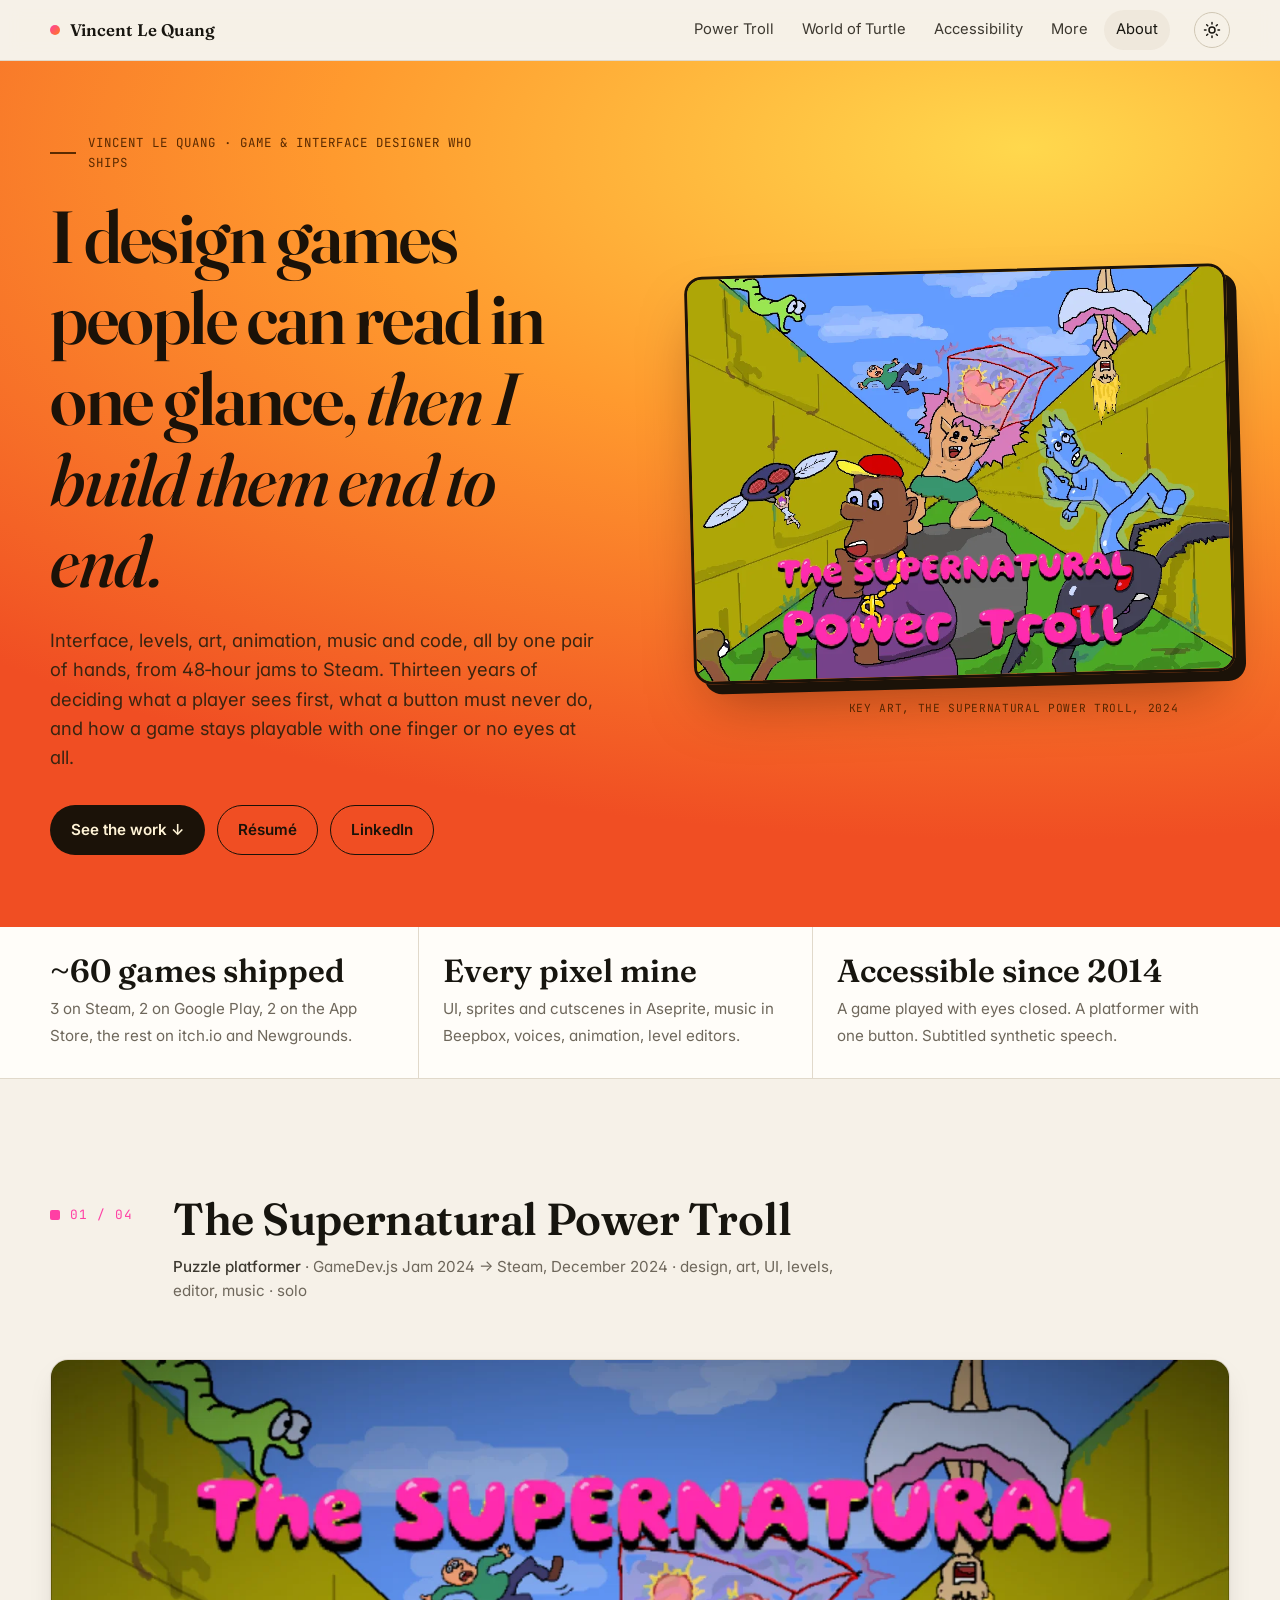
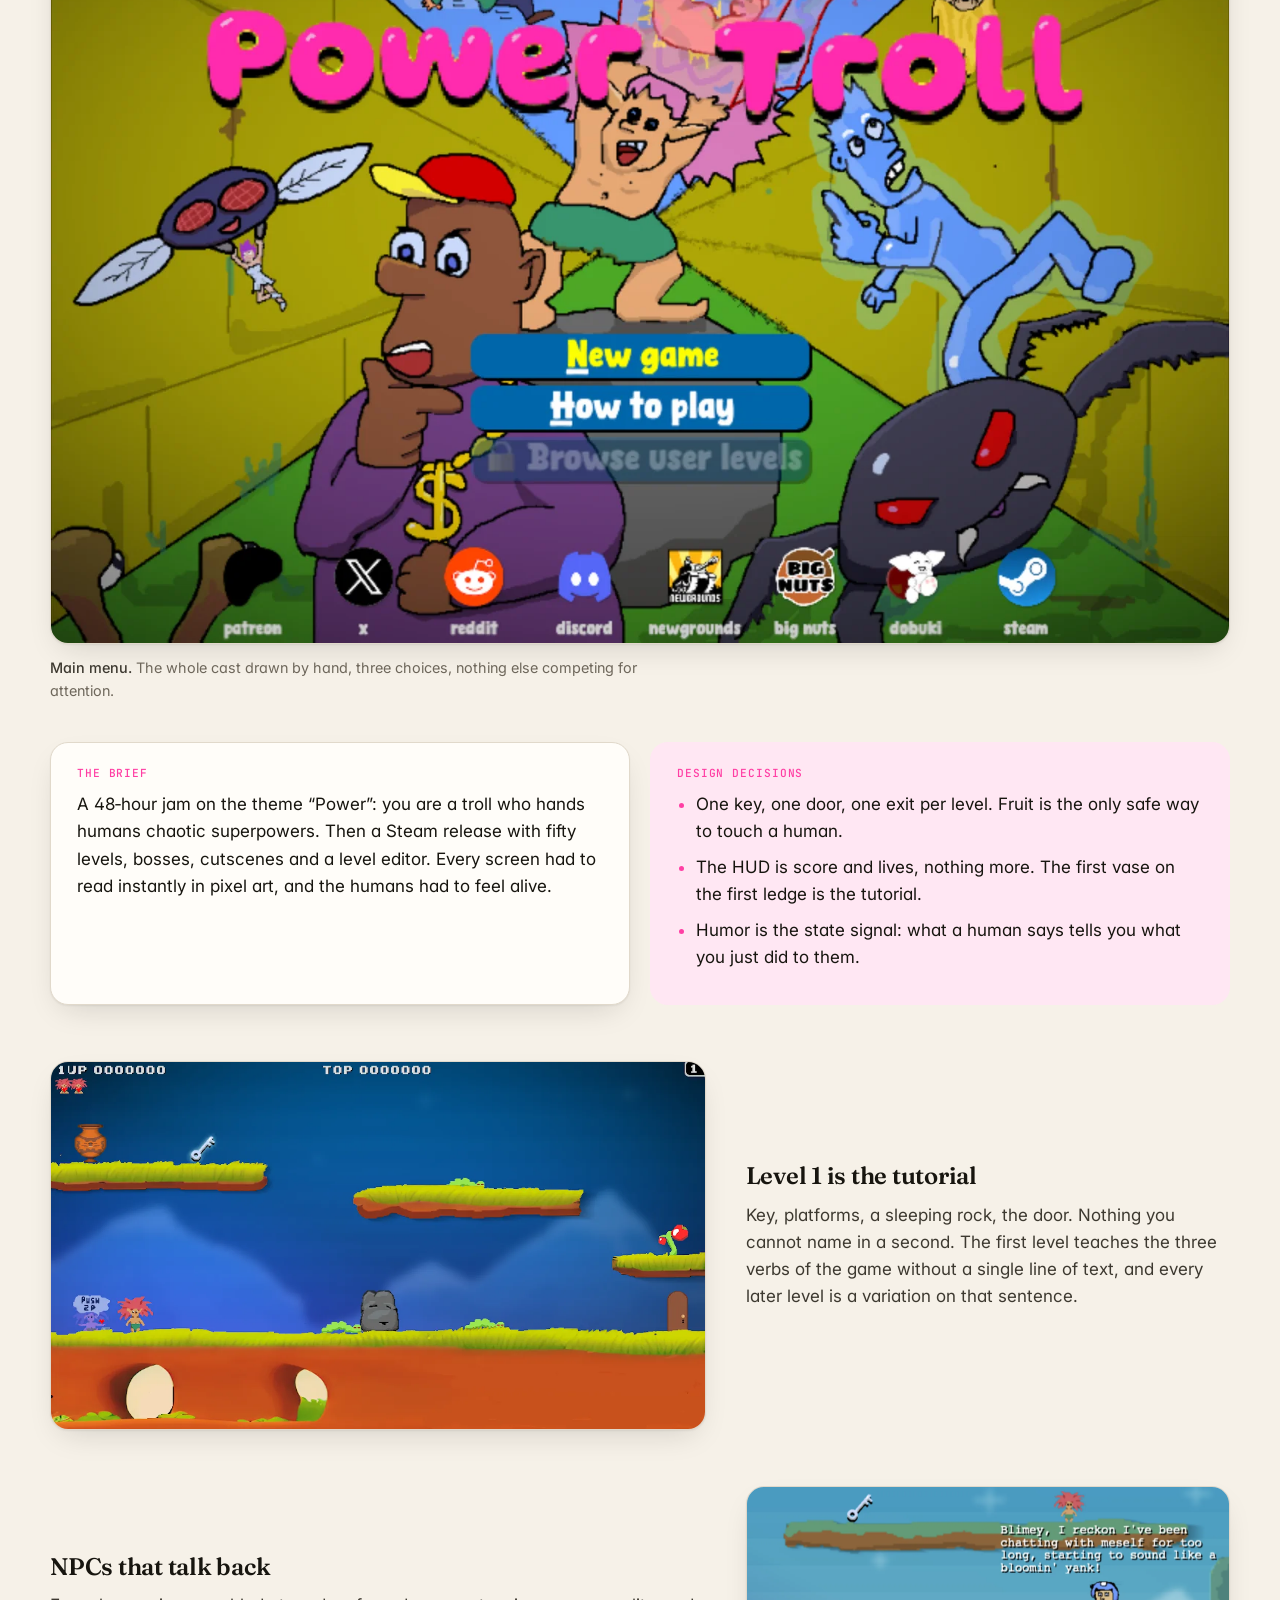
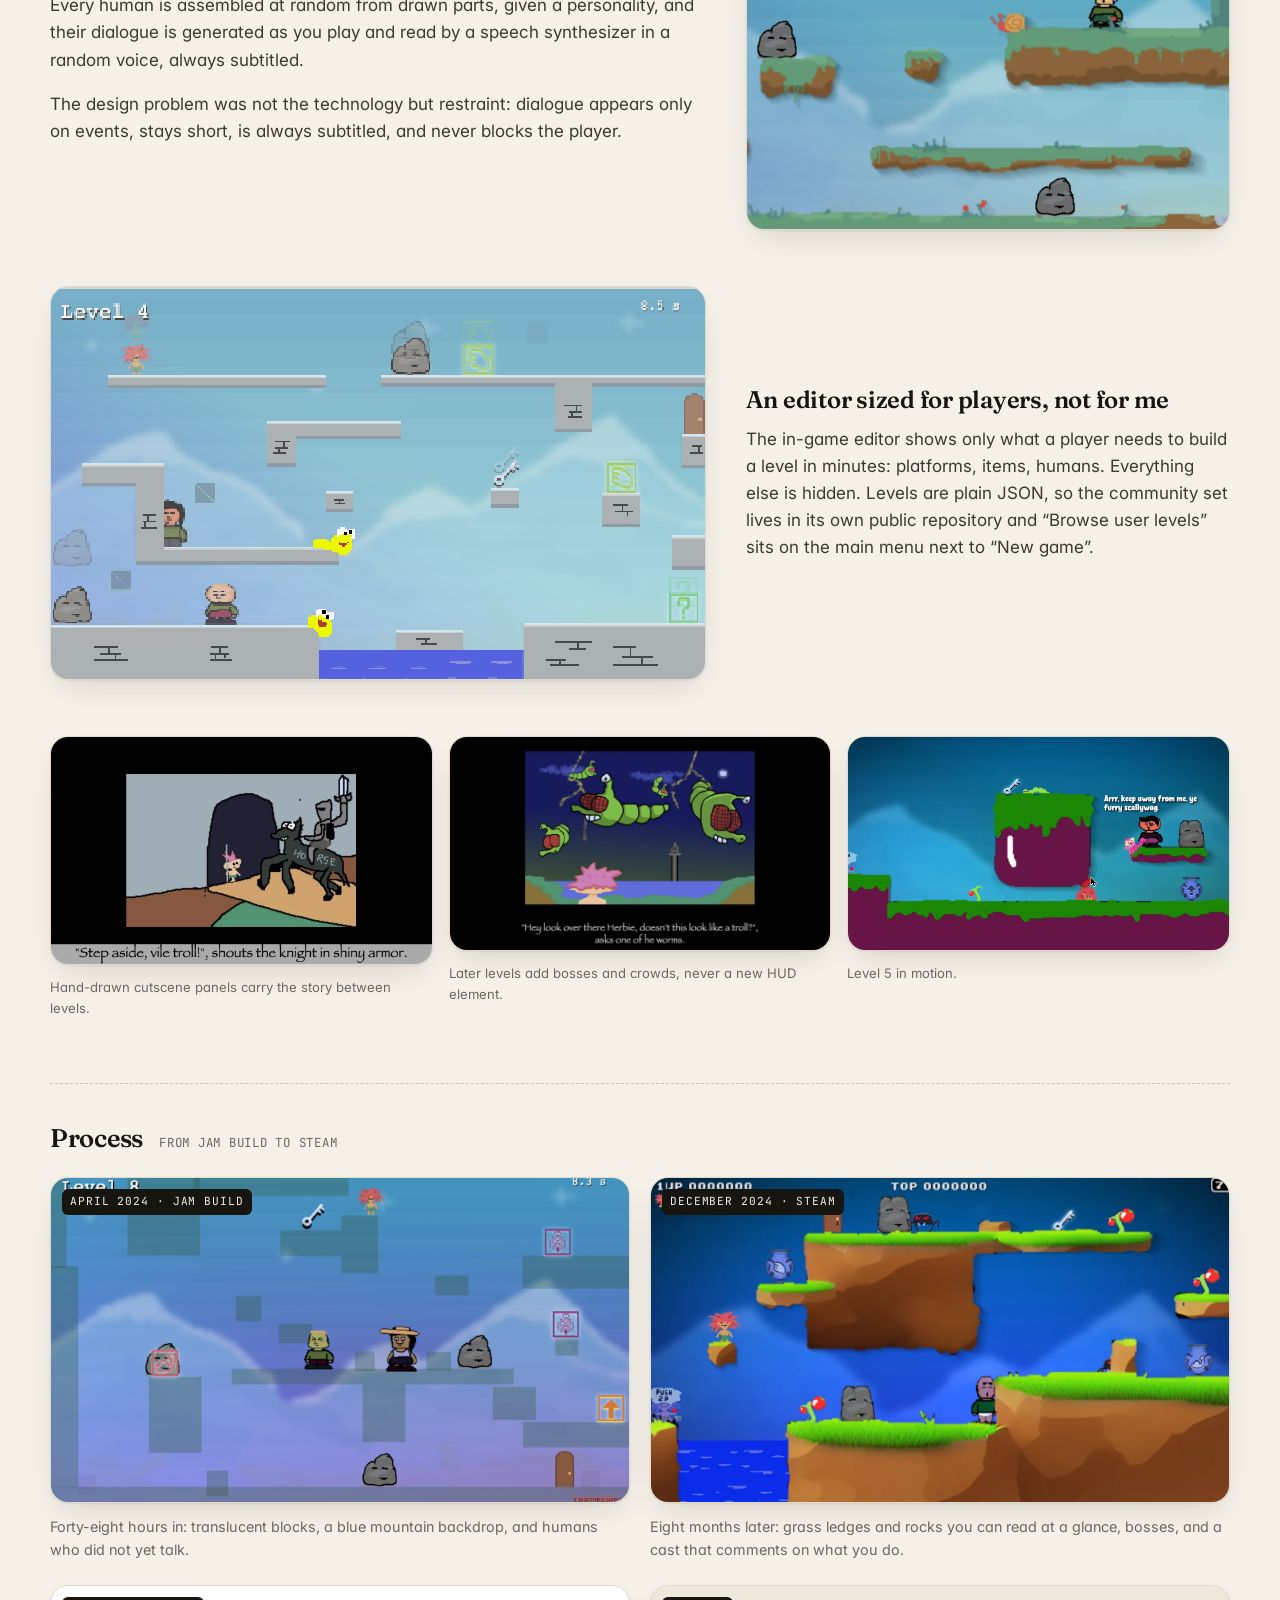
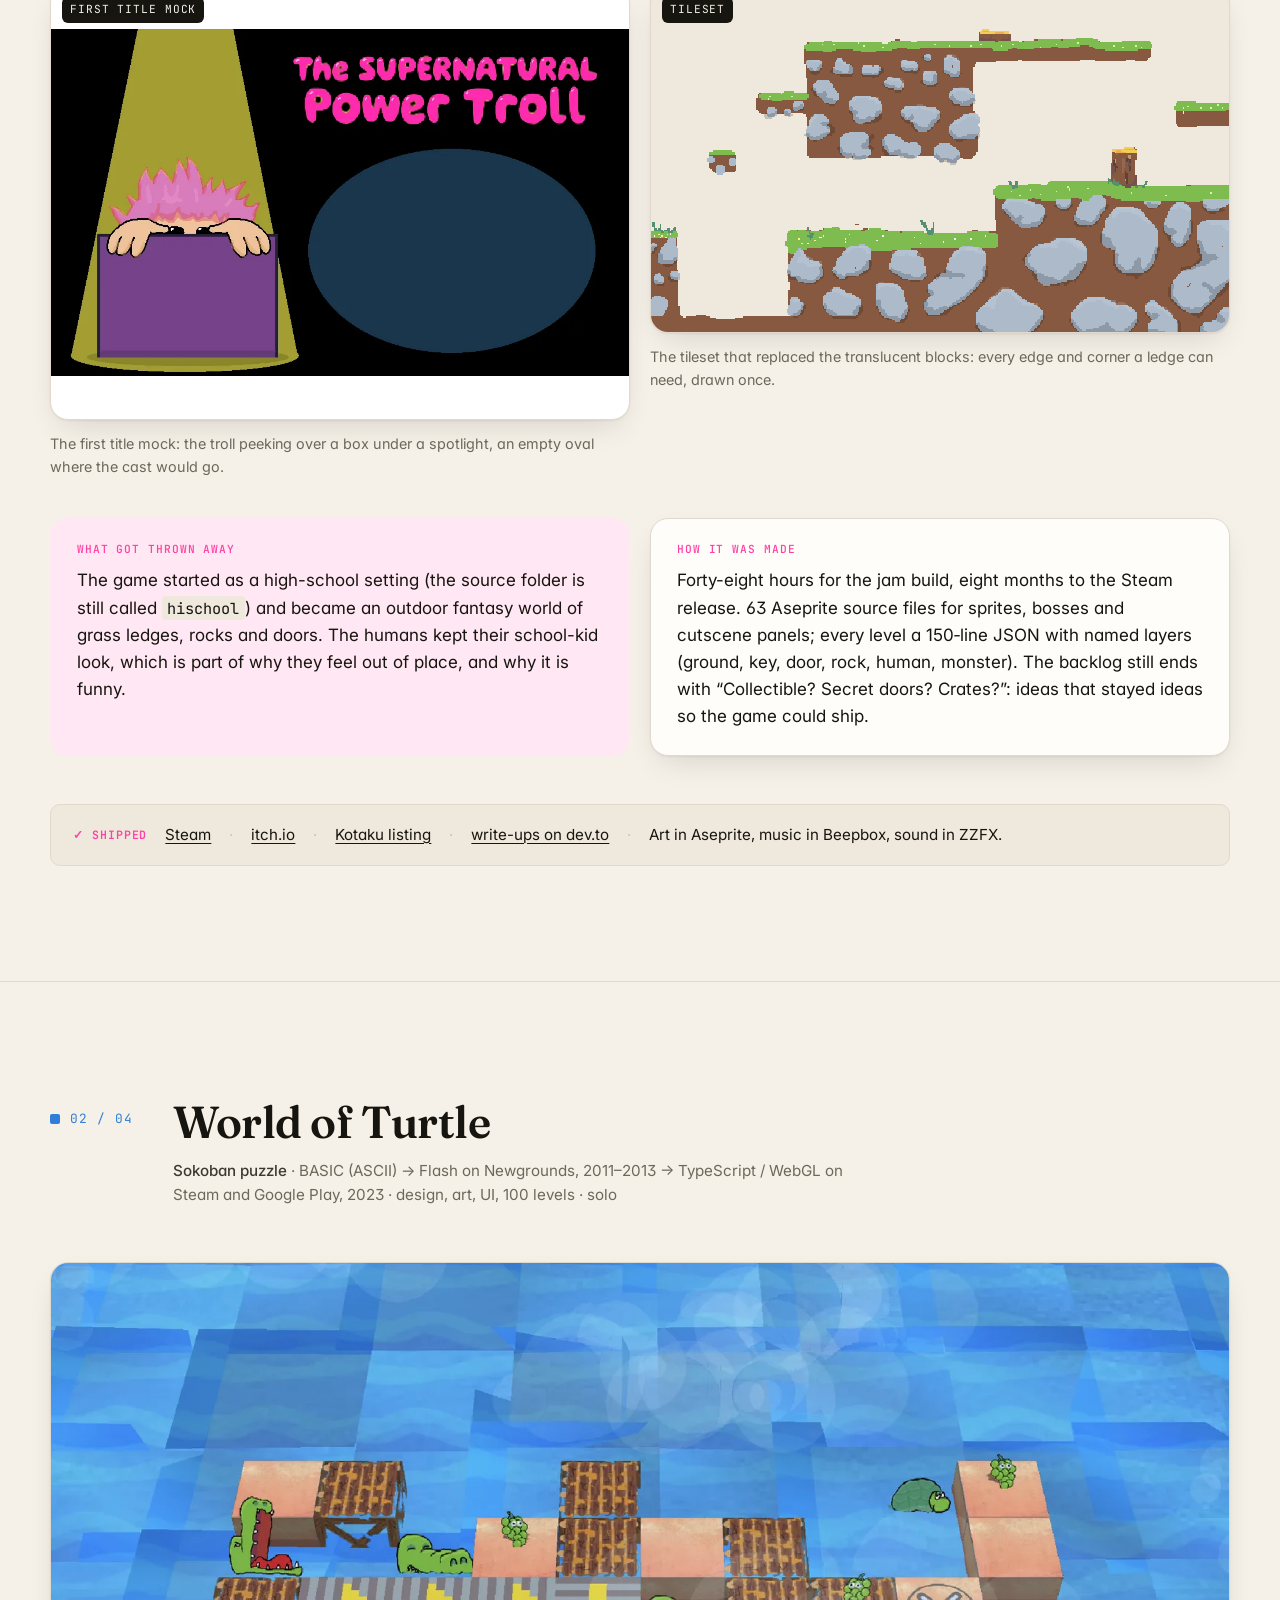
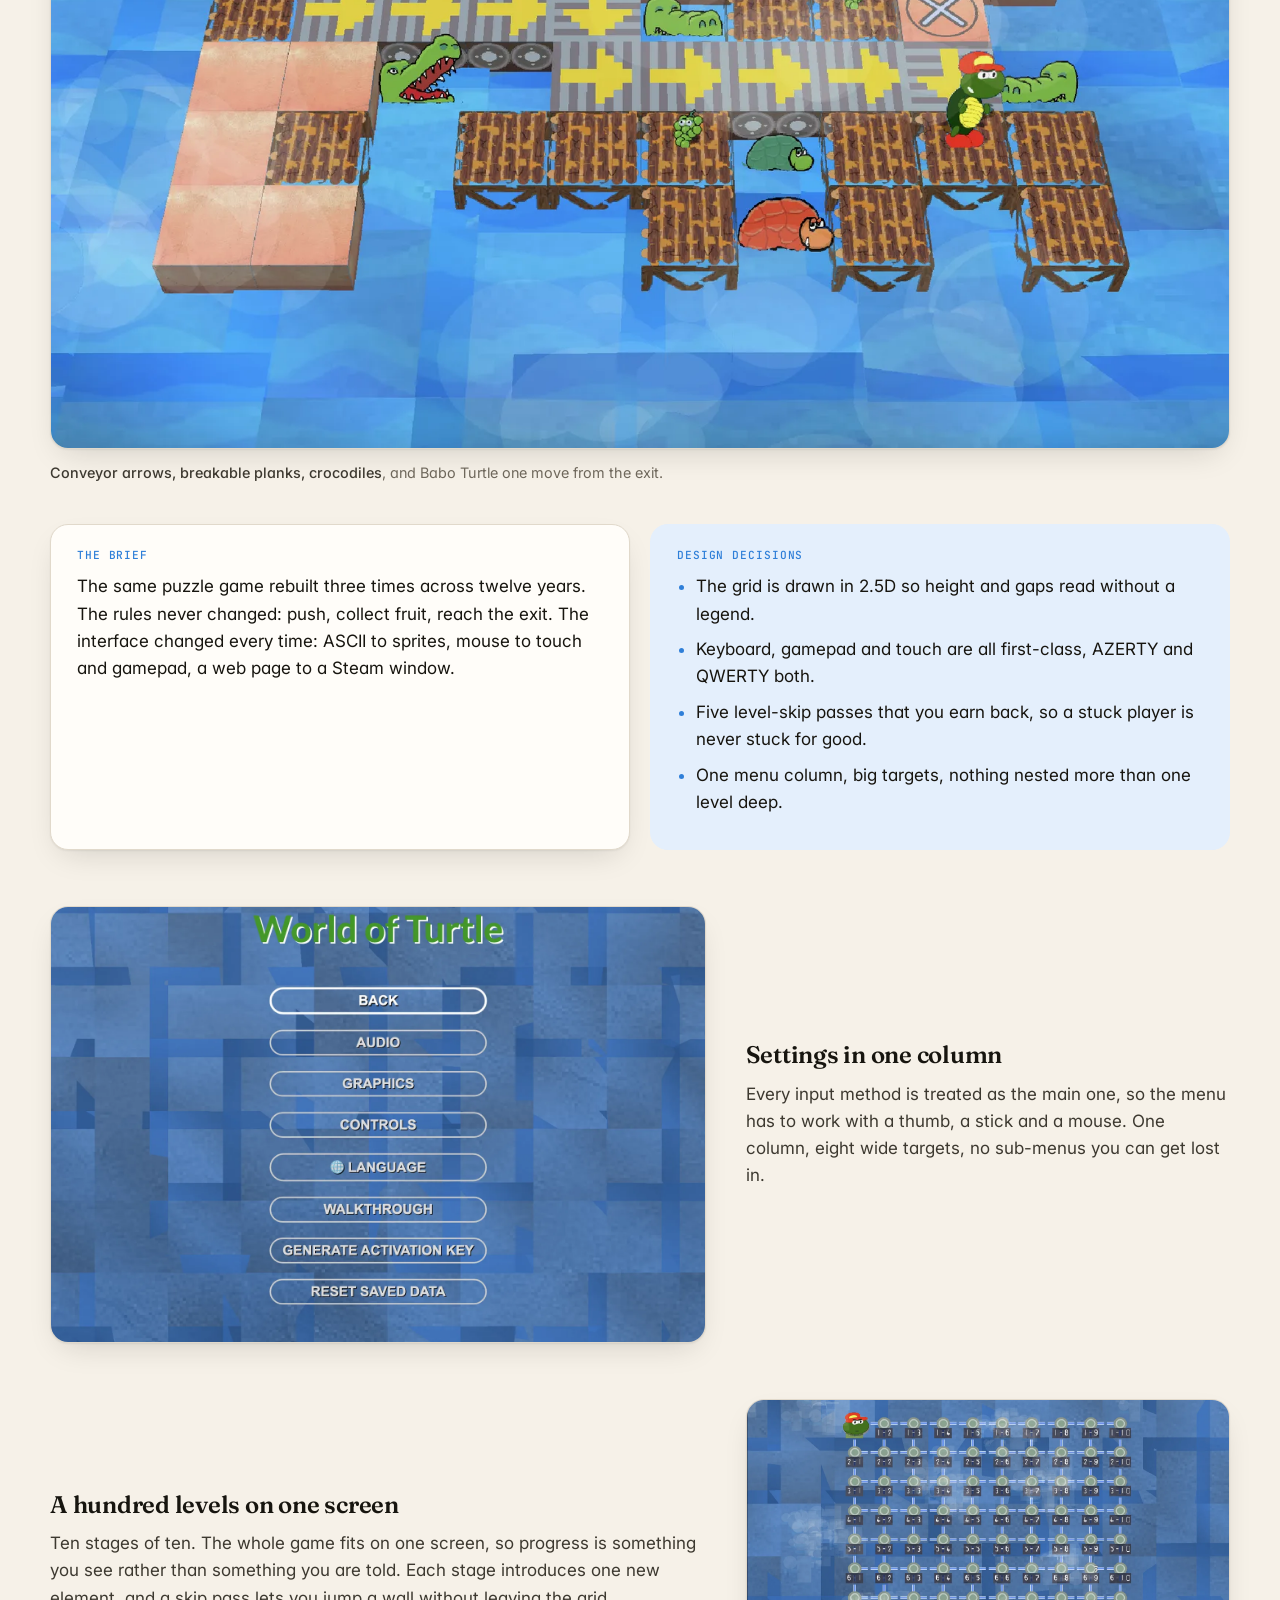
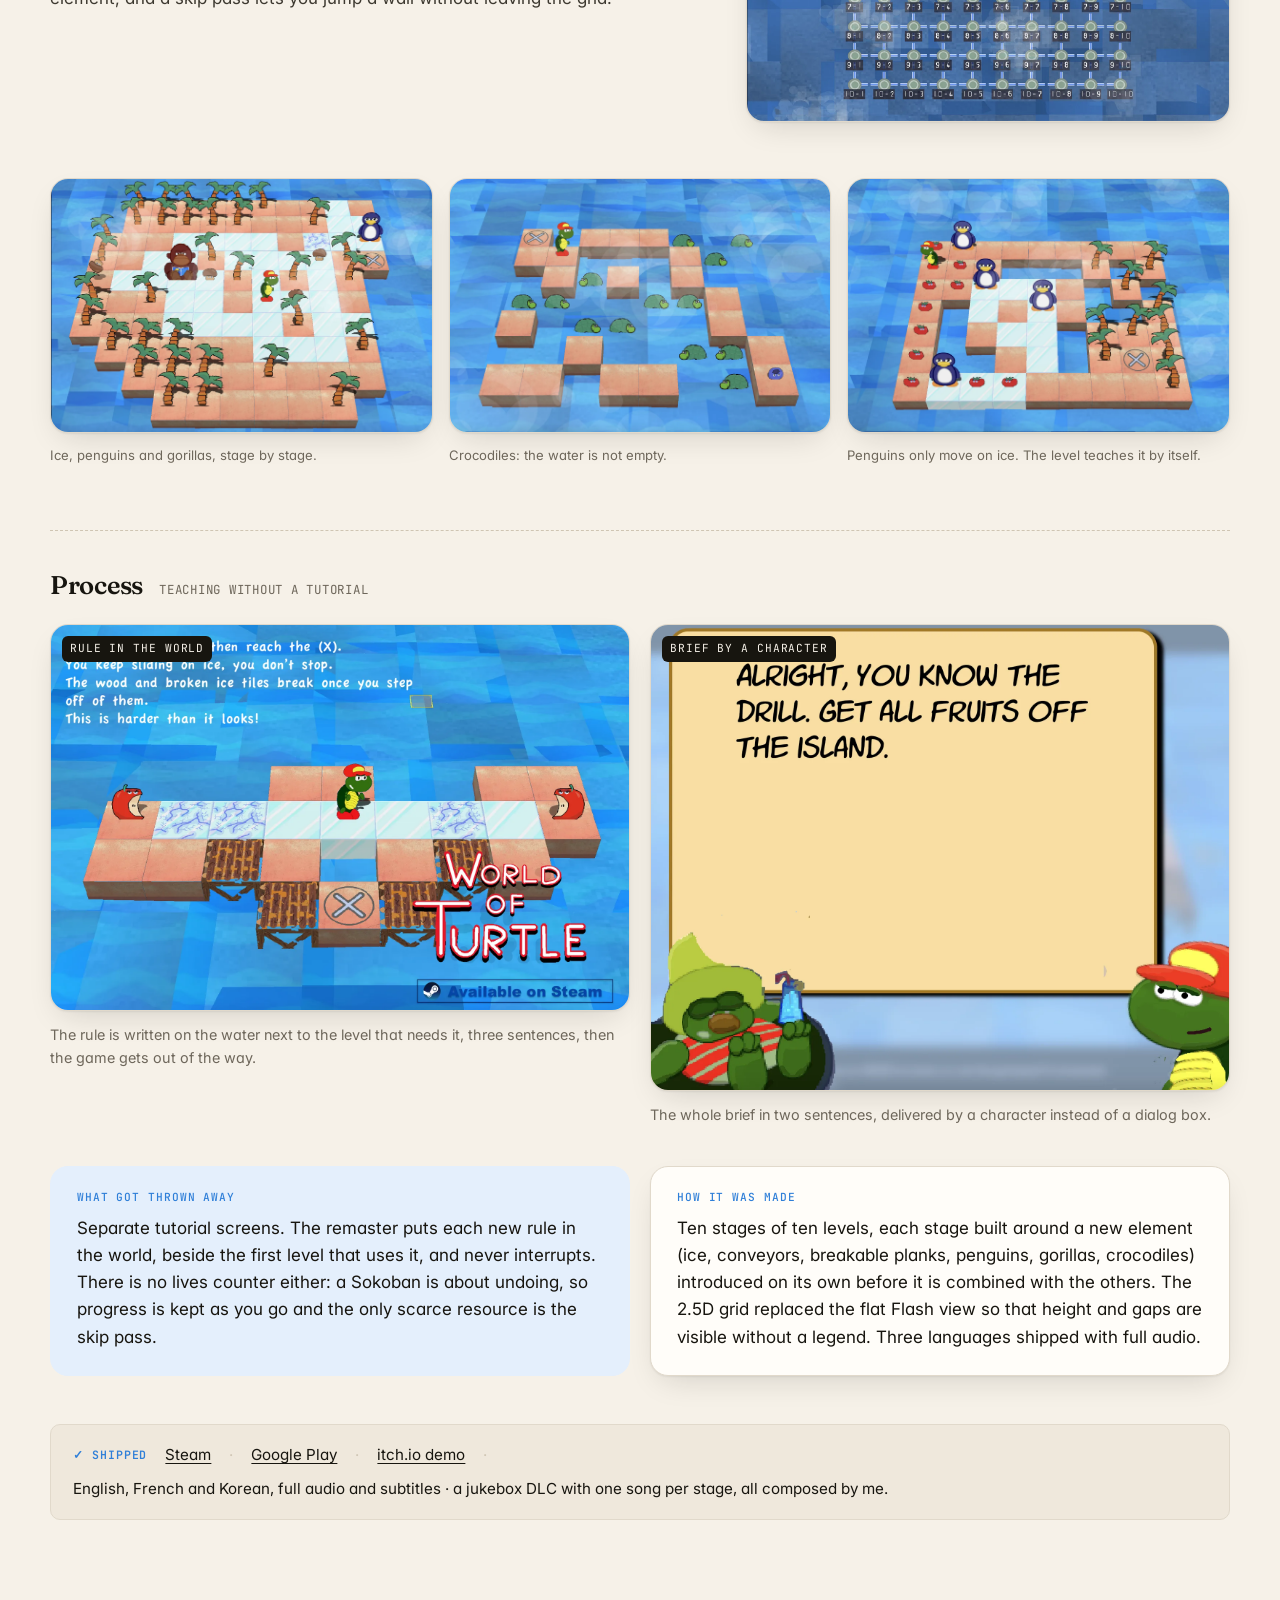
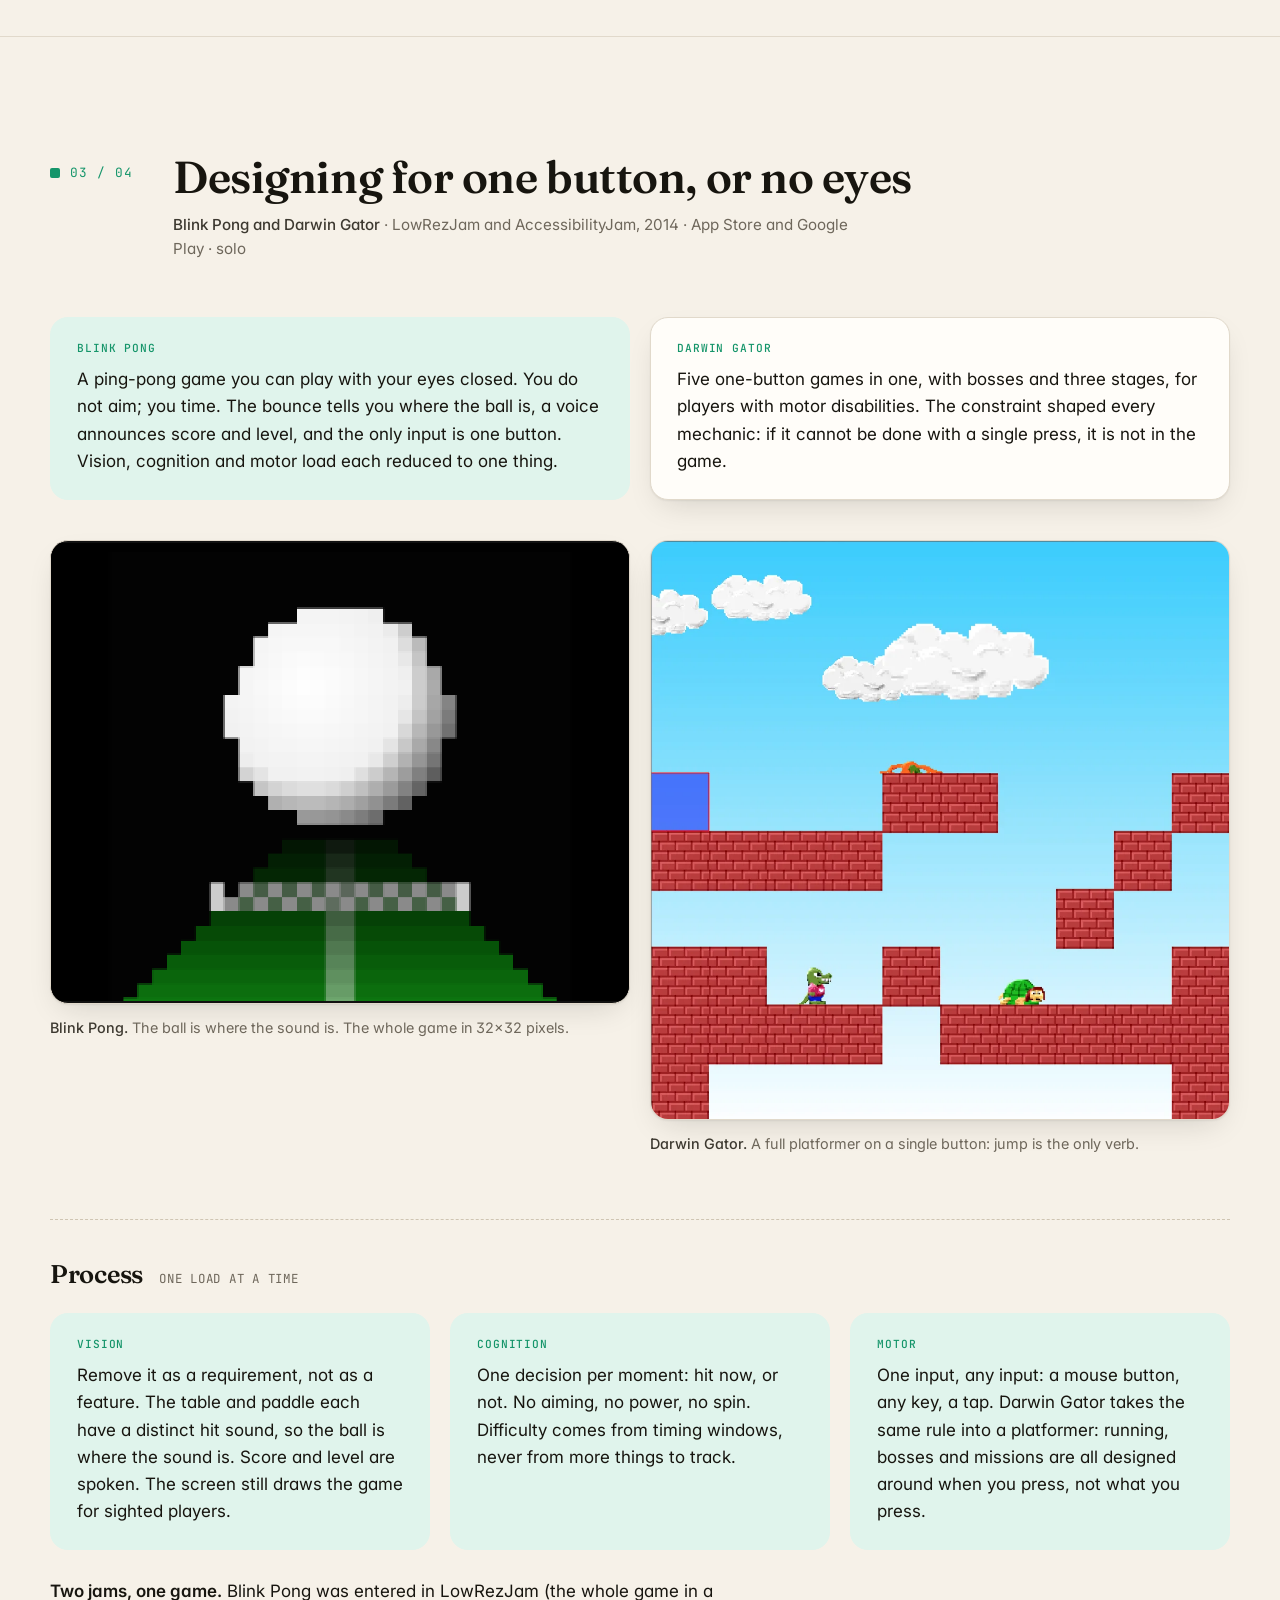
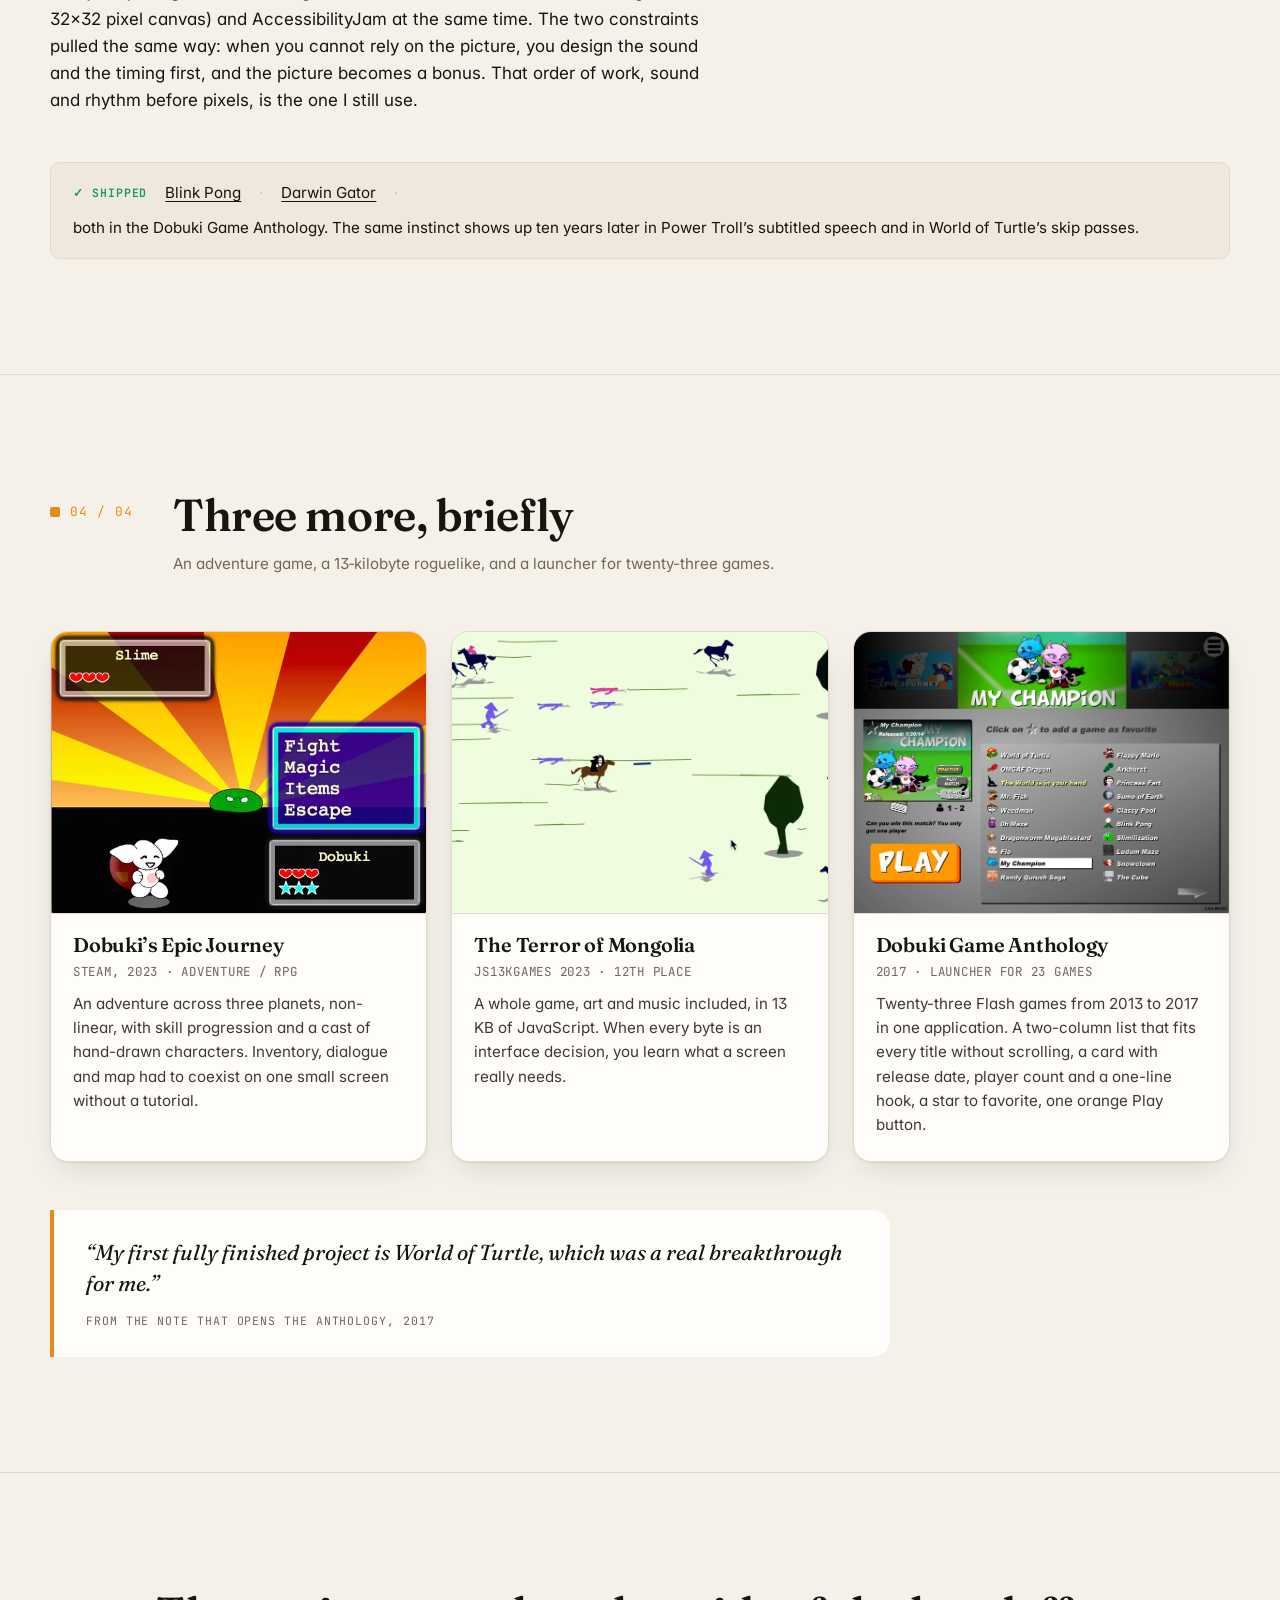
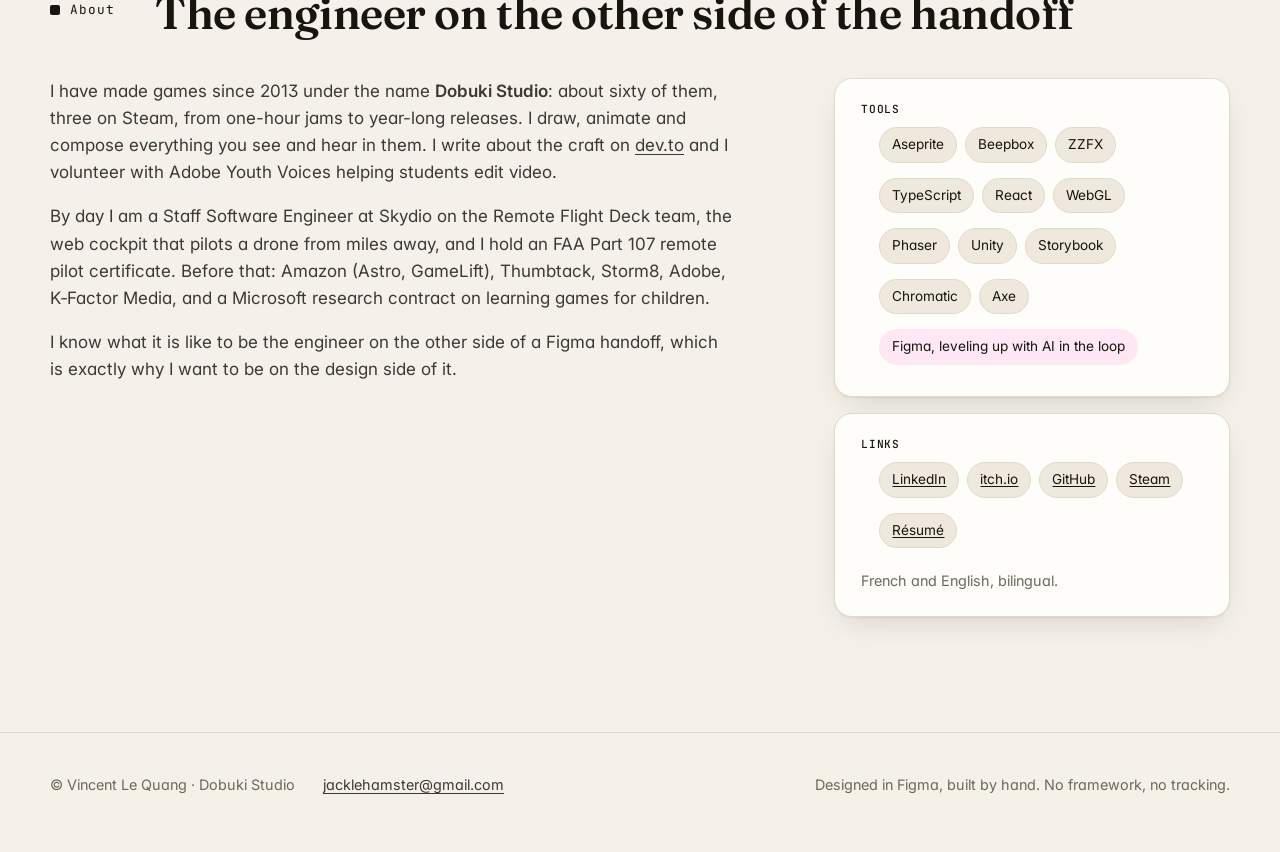
==== commit 50d3edb7: "Main menu: clean 2048x1536 capture from the local build" ====
--- a/index.html
+++ b/index.html
@@ -76,8 +76,8 @@
       </div>
     </div>
 
-    <figure class="fig fig-hero" style="--ar: 1280/733">
-      <img src="img/pt-menu.webp" width="1280" height="733" alt="Main menu of Power Troll: the hand-drawn cast on a yellow-to-red gradient, with three options: New game, Browse user levels, Level editor." loading="eager">
+    <figure class="fig fig-hero" style="--ar: 4/3">
+      <img src="img/pt-menu.webp" width="1600" height="1200" alt="Main menu of Power Troll: the hand-drawn cast on a yellow-to-red gradient, with three options: New game, Browse user levels, Level editor." loading="eager">
       <figcaption><b>Main menu.</b> The whole cast drawn by hand, three choices, nothing else competing for attention.</figcaption>
     </figure>
 
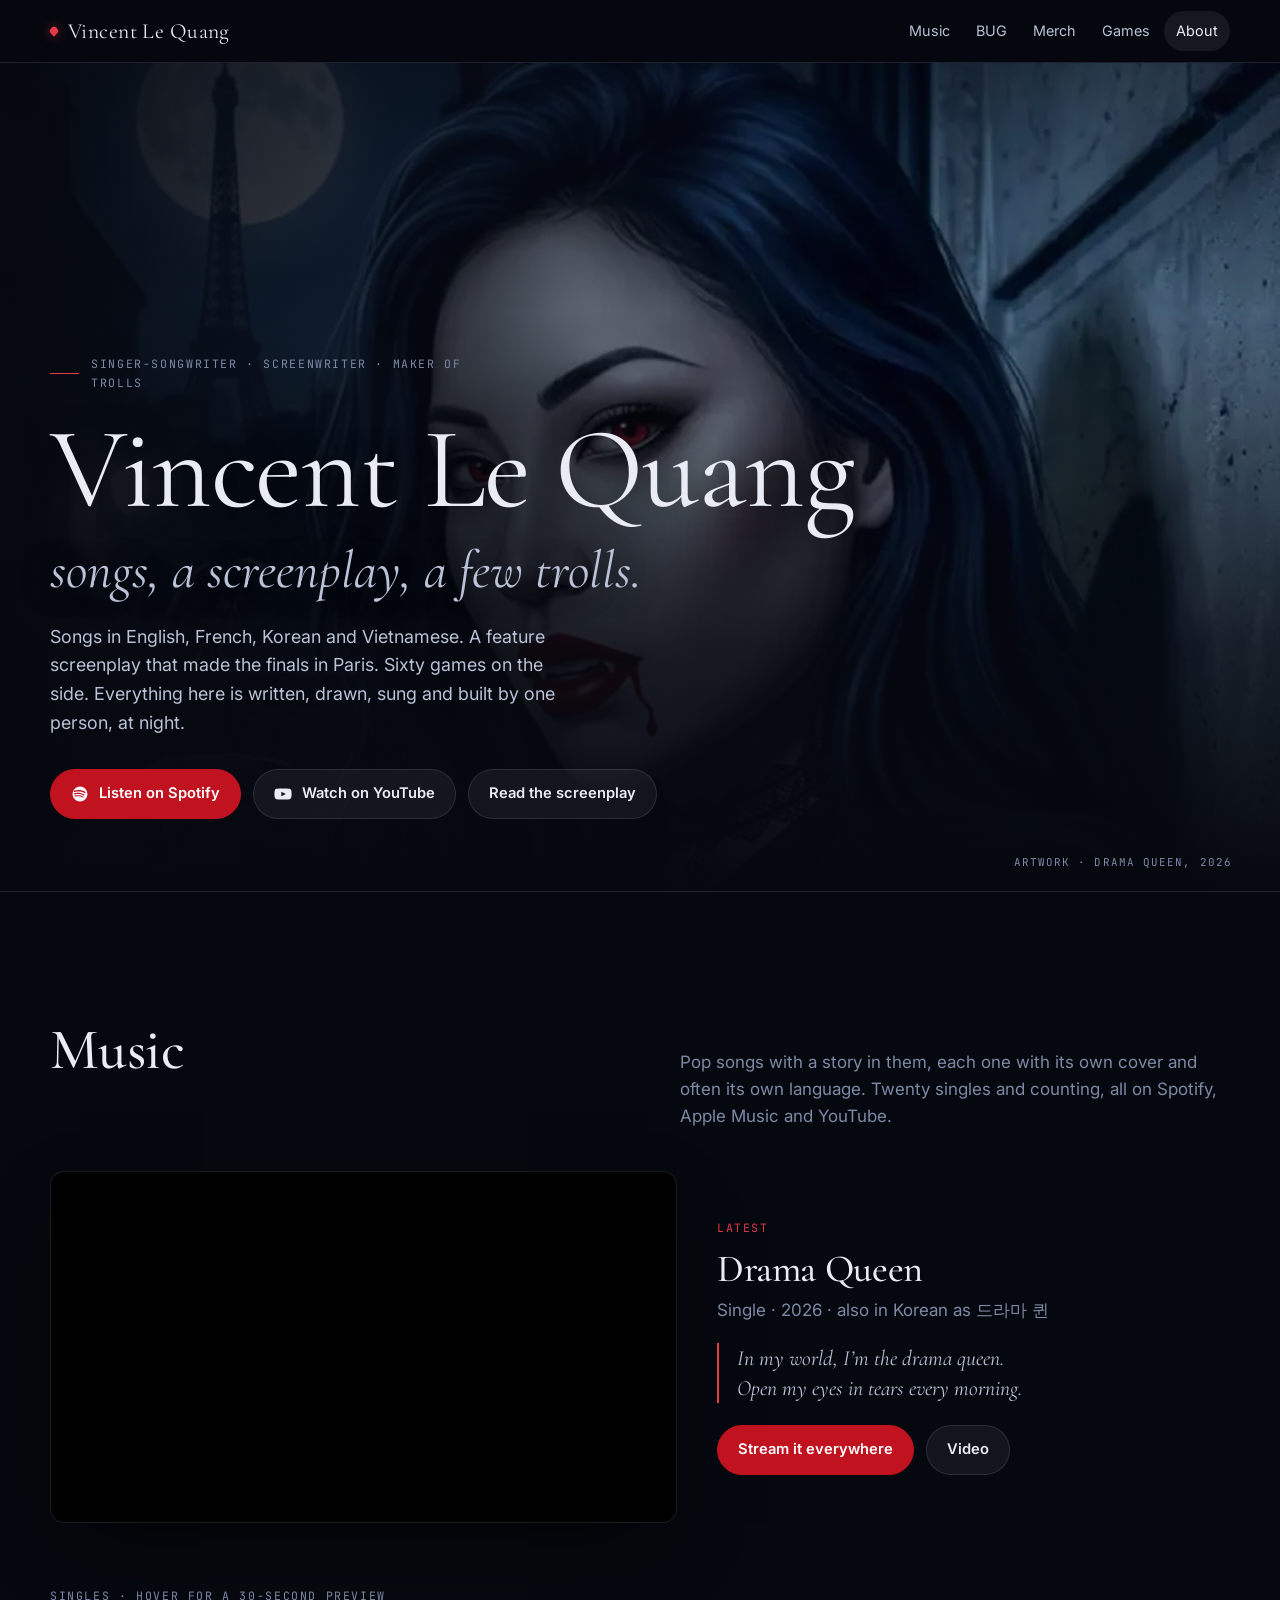
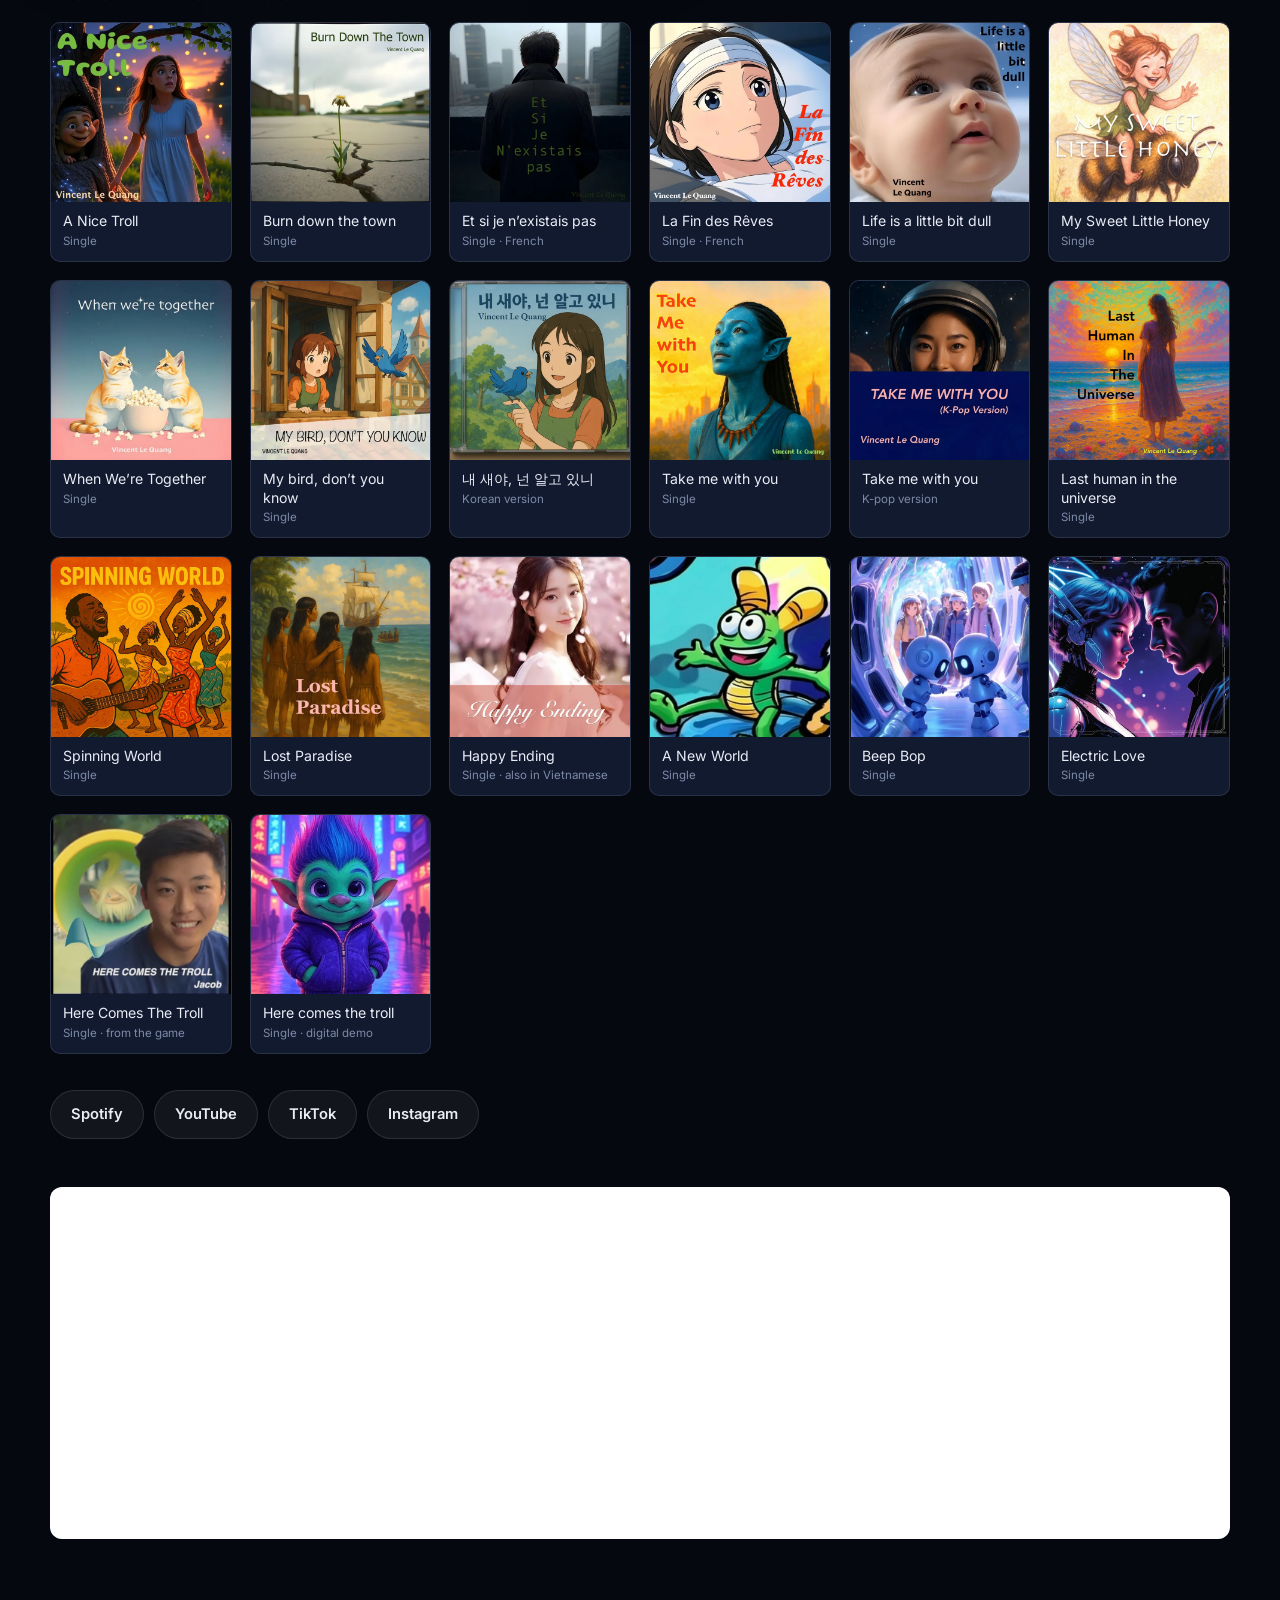
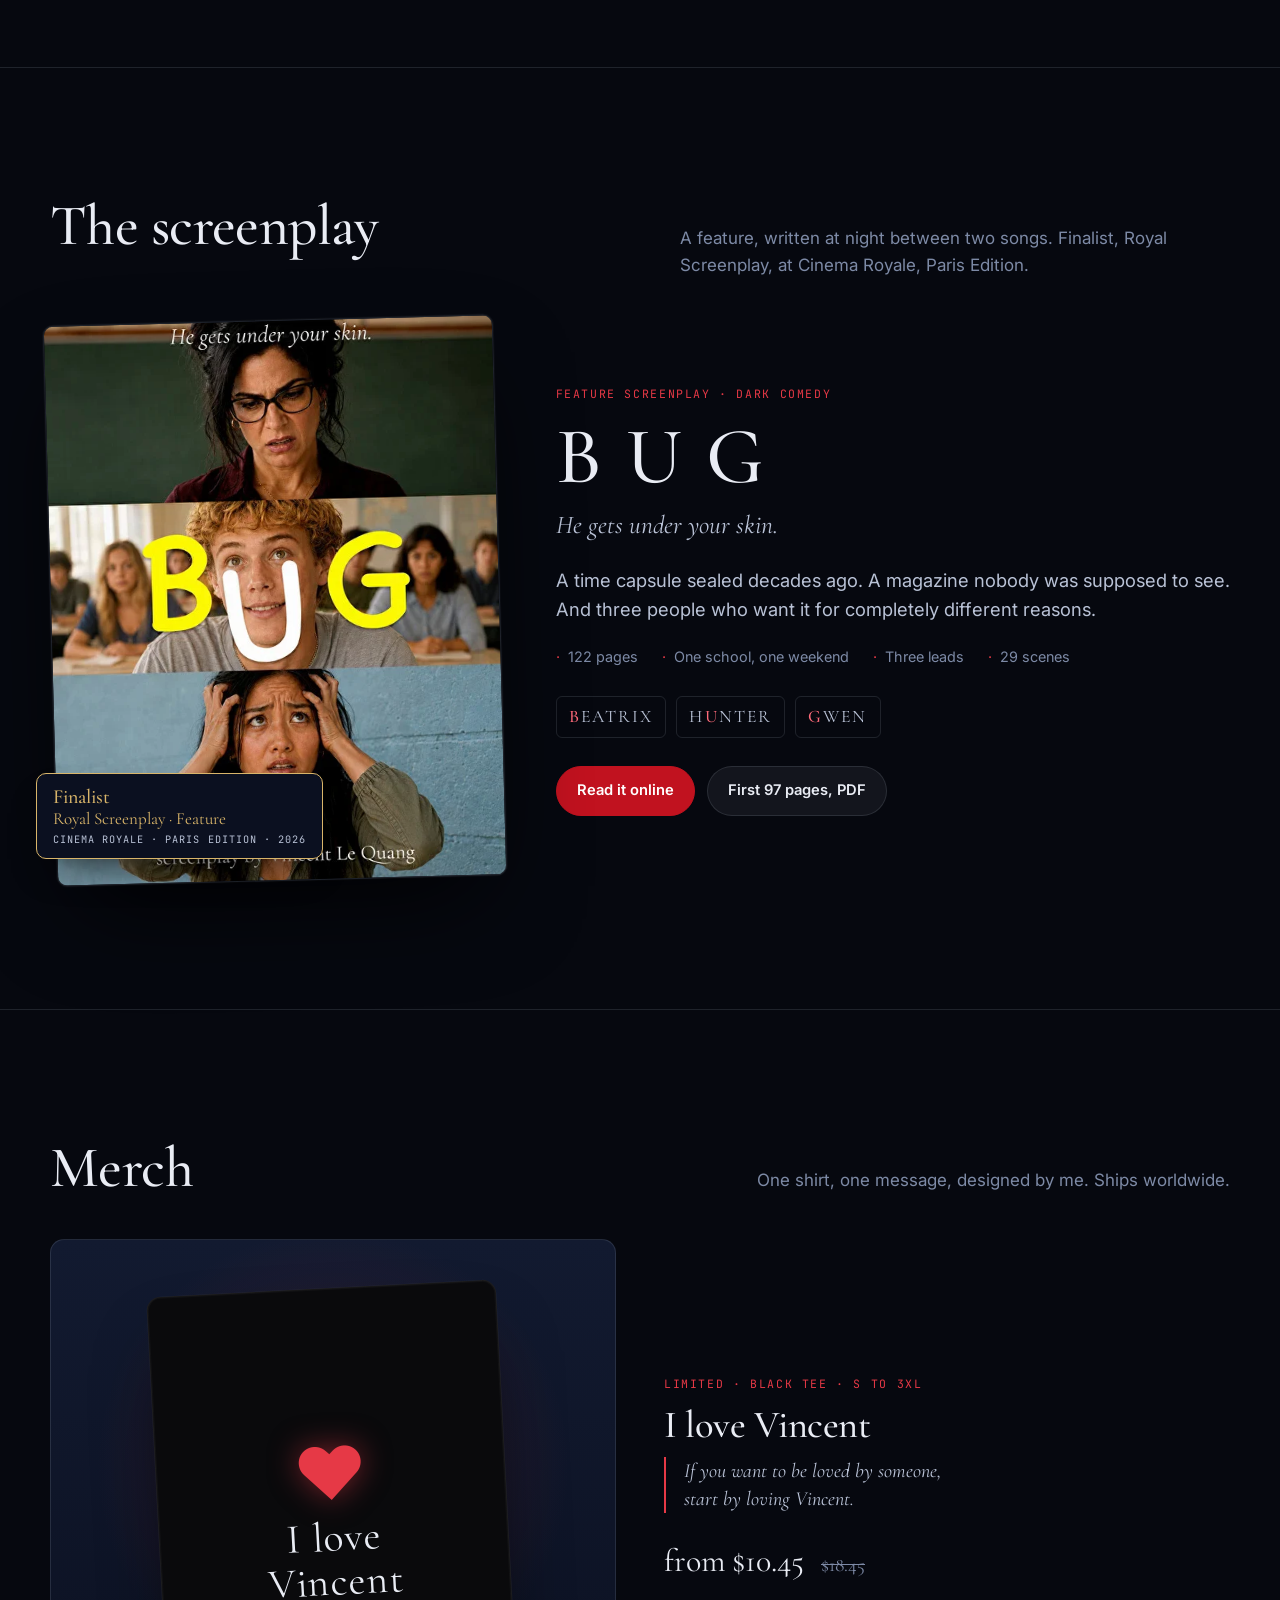
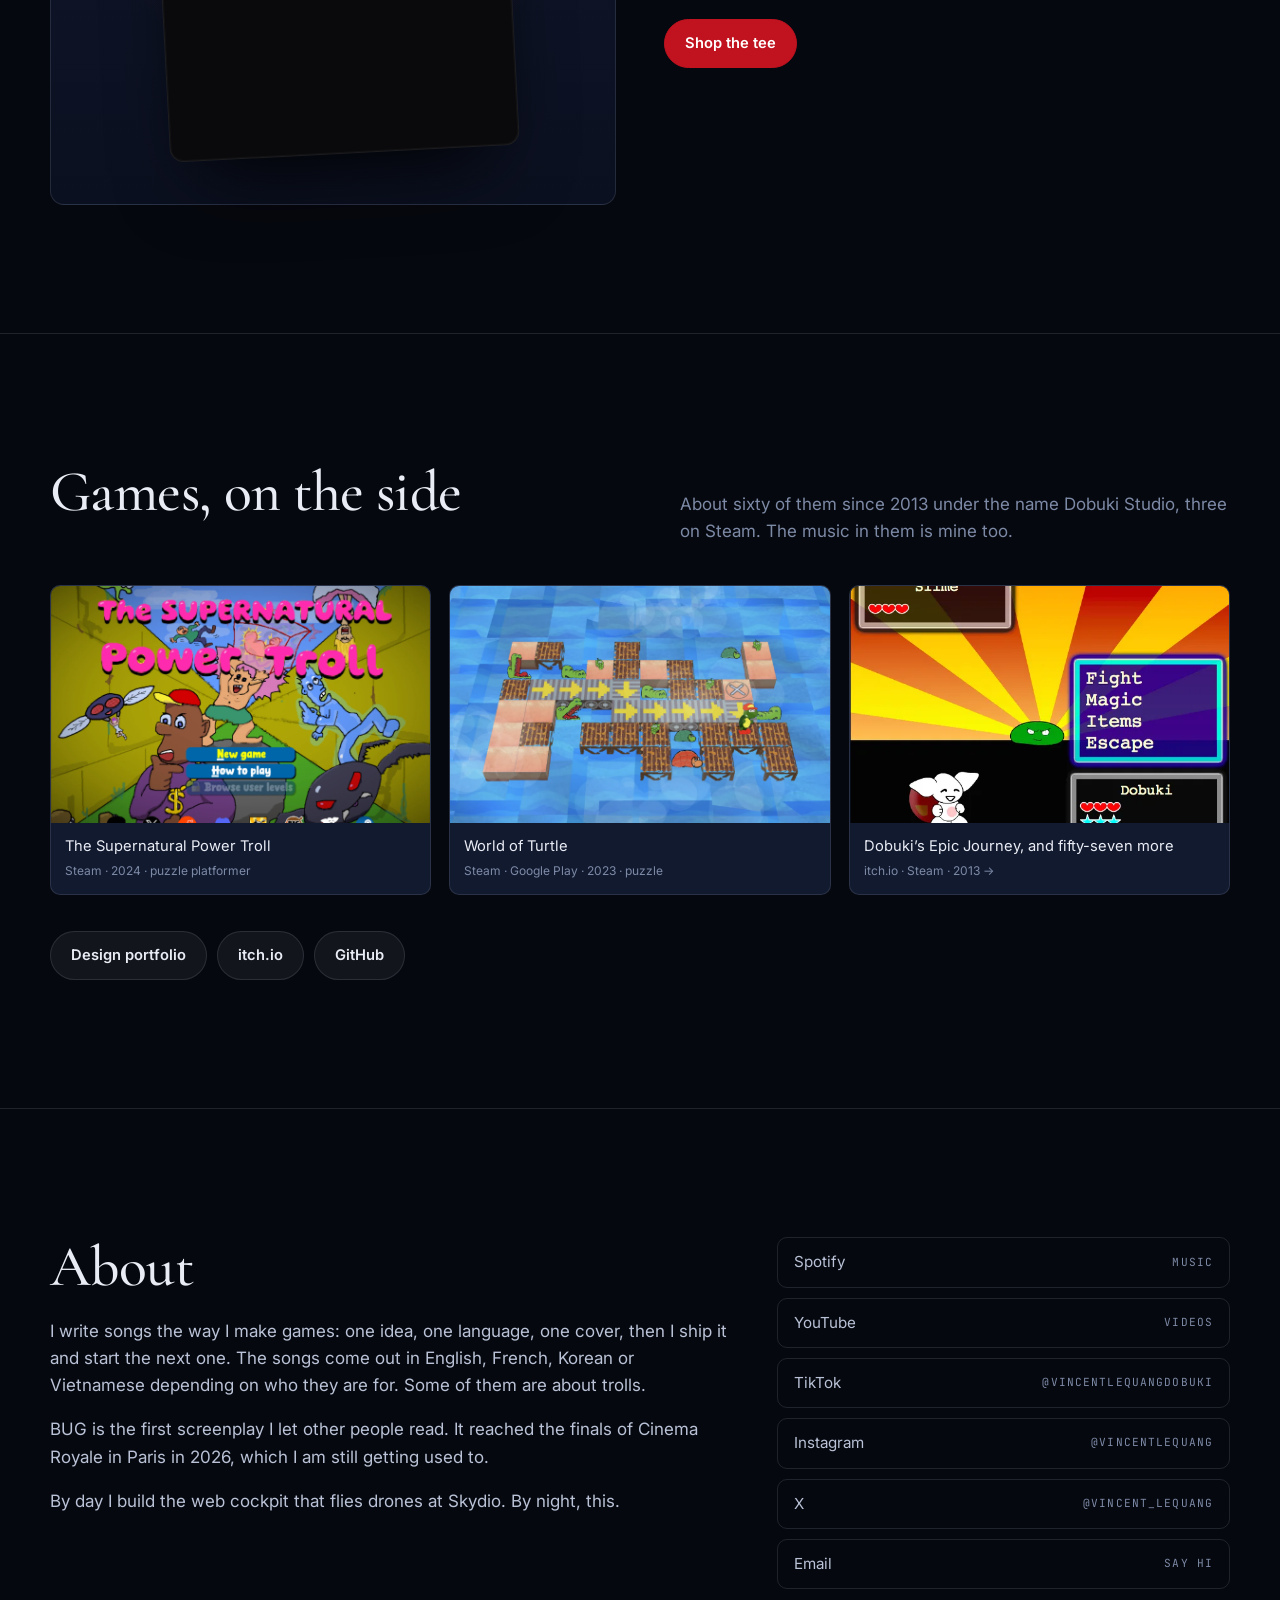
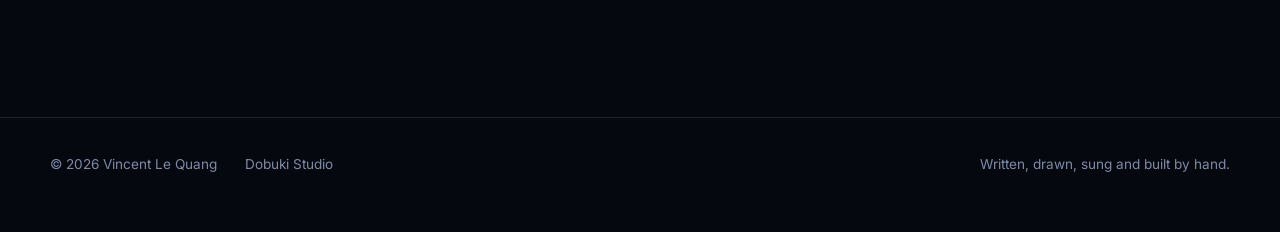
==== commit e12a4283: "Personal site at root, design portfolio moved to /design/" ====
--- a/index.html
+++ b/index.html
@@ -3,380 +3,202 @@
 <head>
 <meta charset="utf-8">
 <meta name="viewport" content="width=device-width, initial-scale=1, viewport-fit=cover">
-<title>Vincent Le Quang — Game & UI designer who ships</title>
-<meta name="description" content="Design portfolio of Vincent Le Quang: games people can read in one glance, designed, drawn, scored and built end to end. Power Troll, World of Turtle, accessibility games.">
-<meta property="og:title" content="Vincent Le Quang — Design portfolio">
-<meta property="og:description" content="I design games people can read in one glance, then I build them end to end.">
-<meta property="og:image" content="img/pt-menu.webp">
-<link rel="icon" href="img/pt-logo.webp" type="image/webp">
+<title>Vincent Le Quang</title>
+<meta name="description" content="Vincent Le Quang: songs in four languages, a feature screenplay called BUG, a t-shirt that loves you back, and a few trolls.">
+<meta property="og:title" content="Vincent Le Quang">
+<meta property="og:description" content="Songs, a screenplay, a few trolls.">
+<meta property="og:image" content="img/drama-queen.webp">
+<meta name="theme-color" content="#06080f">
 <link rel="preconnect" href="https://fonts.googleapis.com">
 <link rel="preconnect" href="https://fonts.gstatic.com" crossorigin>
-<link href="https://fonts.googleapis.com/css2?family=Fraunces:ital,opsz,wght@0,9..144,400;0,9..144,500;0,9..144,600;1,9..144,400;1,9..144,500&family=Inter:wght@400;500;600&family=JetBrains+Mono:wght@400;500;600&display=swap" rel="stylesheet">
+<link href="https://fonts.googleapis.com/css2?family=Cormorant+Garamond:ital,wght@0,400;0,500;0,600;1,400;1,500&family=Inter:wght@400;500;600&family=JetBrains+Mono:wght@400;500&display=swap" rel="stylesheet">
 <link rel="stylesheet" href="css/style.css">
 </head>
 <body>
-<a class="skip" href="#work">Skip to the work</a>
+<a class="skip" href="#music">Skip to the music</a>
 
 <header class="top">
   <div class="wrap">
-    <a class="brand" href="#top"><span class="dot" aria-hidden="true"></span>Vincent Le Quang</a>
+    <a class="brand" href="#top"><span class="drop" aria-hidden="true"></span>Vincent Le Quang</a>
     <nav class="nav" aria-label="Sections">
-      <a href="#troll">Power Troll</a>
-      <a href="#turtle">World of Turtle</a>
-      <a href="#access">Accessibility</a>
-      <a href="#more">More</a>
+      <a href="#music">Music</a>
+      <a href="#bug">BUG</a>
+      <a href="#merch">Merch</a>
+      <a href="#games">Games</a>
       <a href="#about">About</a>
     </nav>
-    <button class="theme" type="button" aria-label="Switch theme">
-      <svg viewBox="0 0 24 24" fill="none" stroke="currentColor" stroke-width="2" stroke-linecap="round" aria-hidden="true"><circle cx="12" cy="12" r="4"/><path d="M12 2v2M12 20v2M4.9 4.9l1.4 1.4M17.7 17.7l1.4 1.4M2 12h2M20 12h2M4.9 19.1l1.4-1.4M17.7 6.3l1.4-1.4"/></svg>
-    </button>
   </div>
 </header>
 
 <main id="top">
 
-<!-- ===================== HERO ===================== -->
+<!-- ================= HERO ================= -->
 <section class="hero" aria-labelledby="h1">
-  <div class="wrap">
-    <div class="hero-copy">
-      <p class="kicker">Vincent Le Quang · game &amp; interface designer who ships</p>
-      <h1 id="h1">I design games people can read in one glance, <em>then I build them end to end.</em></h1>
-      <p class="lede">Interface, levels, art, animation, music and code, all by one pair of hands, from 48‑hour jams to Steam. Thirteen years of deciding what a player sees first, what a button must never do, and how a game stays playable with one finger or no eyes at all.</p>
-      <div class="hero-cta">
-        <a class="btn btn-ink" href="#troll">See the work ↓</a>
-        <a class="btn btn-ghost" href="resume.html">Résumé</a>
-        <a class="btn btn-ghost" href="https://www.linkedin.com/in/vincentlequang/">LinkedIn</a>
-      </div>
-    </div>
-    <figure class="hero-art">
-      <img src="img/hero-troll.webp" width="1000" height="750" alt="The cast of The Supernatural Power Troll: the troll in the middle holding a glowing question-mark cube, surrounded by the humans he has transformed." fetchpriority="high">
-      <figcaption>Key art, The Supernatural Power Troll, 2024</figcaption>
-    </figure>
-  </div>
-</section>
-
-<section class="stats" aria-label="In numbers">
-  <div class="wrap">
-    <div class="stat"><b>~60 games shipped</b><span>3 on Steam, 2 on Google Play, 2 on the App Store, the rest on itch.io and Newgrounds.</span></div>
-    <div class="stat"><b>Every pixel mine</b><span>UI, sprites and cutscenes in Aseprite, music in Beepbox, voices, animation, level editors.</span></div>
-    <div class="stat"><b>Accessible since 2014</b><span>A game played with eyes closed. A platformer with one button. Subtitled synthetic speech.</span></div>
-  </div>
-</section>
-
-<div id="work"></div>
-
-<!-- ===================== 01 POWER TROLL ===================== -->
-<section class="section case-troll" id="troll" aria-labelledby="h-troll">
-  <div class="wrap">
-    <div class="section-head">
-      <div class="num">01 / 04</div>
-      <div>
-        <h2 id="h-troll">The Supernatural Power Troll</h2>
-        <p class="meta"><b>Puzzle platformer</b> · GameDev.js Jam 2024 → Steam, December 2024 · design, art, UI, levels, editor, music · solo</p>
-      </div>
-    </div>
-
-    <figure class="fig fig-hero" style="--ar: 4/3">
-      <img src="img/pt-menu.webp" width="1600" height="1200" alt="Main menu of Power Troll: the hand-drawn cast on a yellow-to-red gradient, with three options: New game, Browse user levels, Level editor." loading="eager">
-      <figcaption><b>Main menu.</b> The whole cast drawn by hand, three choices, nothing else competing for attention.</figcaption>
-    </figure>
-
-    <div class="cards">
-      <div class="card">
-        <h3><span class="tag">The brief</span></h3>
-        <p>A 48‑hour jam on the theme “Power”: you are a troll who hands humans chaotic superpowers. Then a Steam release with fifty levels, bosses, cutscenes and a level editor. Every screen had to read instantly in pixel art, and the humans had to feel alive.</p>
-      </div>
-      <div class="card soft">
-        <h3><span class="tag">Design decisions</span></h3>
-        <ul>
-          <li>One key, one door, one exit per level. Fruit is the only safe way to touch a human.</li>
-          <li>The HUD is score and lives, nothing more. The first vase on the first ledge is the tutorial.</li>
-          <li>Humor is the state signal: what a human says tells you what you just did to them.</li>
-        </ul>
-      </div>
-    </div>
-
-    <div class="row">
-      <figure class="fig" style="--ar: 16/9">
-        <img src="img/pt-level1.webp" width="1280" height="720" alt="Level 1 of Power Troll: a key on a ledge, a sleeping rock, grass platforms and the exit door, all readable at a glance." loading="lazy">
-      </figure>
-      <div class="row-text">
-        <h3>Level 1 is the tutorial</h3>
-        <p>Key, platforms, a sleeping rock, the door. Nothing you cannot name in a second. The first level teaches the three verbs of the game without a single line of text, and every later level is a variation on that sentence.</p>
-      </div>
-    </div>
-
-    <div class="row flip">
-      <figure class="fig" style="--ar: 1449/1031">
-        <img src="img/pt-chat.webp" width="1449" height="1031" alt="A human character in Power Troll speaking a generated line, shown as a subtitle under the scene." loading="lazy">
-      </figure>
-      <div class="row-text">
-        <h3>NPCs that talk back</h3>
-        <p>Every human is assembled at random from drawn parts, given a personality, and their dialogue is generated as you play and read by a speech synthesizer in a random voice, always subtitled.</p>
-        <p>The design problem was not the technology but restraint: dialogue appears only on events, stays short, is always subtitled, and never blocks the player.</p>
-      </div>
-    </div>
-
-    <div class="row">
-      <figure class="fig pixel" style="--ar: 5/3">
-        <img src="img/pt-editor.webp" width="1200" height="720" alt="Editor mode of Power Troll: a palette of platforms, items and humans over the level grid." loading="lazy">
-      </figure>
-      <div class="row-text">
-        <h3>An editor sized for players, not for me</h3>
-        <p>The in-game editor shows only what a player needs to build a level in minutes: platforms, items, humans. Everything else is hidden. Levels are plain JSON, so the community set lives in its own public repository and “Browse user levels” sits on the main menu next to “New game”.</p>
-      </div>
-    </div>
-
-    <div class="gallery">
-      <figure class="fig" style="--ar: 1194/715"><img src="img/pt-cutscene-knight.webp" width="1194" height="715" alt="Hand-drawn cutscene panel: a knight on a horse in front of a cave, with the caption “Step aside, vile troll!”." loading="lazy"><figcaption>Hand-drawn cutscene panels carry the story between levels.</figcaption></figure>
-      <figure class="fig" style="--ar: 16/9"><img src="img/pt-ss7.webp" width="1920" height="1080" alt="A later level of Power Troll with several humans, rocks and a boss." loading="lazy"><figcaption>Later levels add bosses and crowds, never a new HUD element.</figcaption></figure>
-      <figure class="fig" style="--ar: 16/9">
-        <video data-loop autoplay muted loop playsinline preload="metadata" poster="img/pt-level5-poster.webp" width="1280" height="720" aria-label="Level 5 of Power Troll in motion">
-          <source src="img/pt-level5.webm" type="video/webm">
-          <source src="img/pt-level5.mp4" type="video/mp4">
-        </video>
-        <figcaption>Level 5 in motion.</figcaption>
-      </figure>
-    </div>
-
-    <div class="process">
-      <div class="process-head"><h3>Process</h3><span class="mono">from jam build to Steam</span></div>
-      <div class="compare">
-        <figure class="fig" style="--ar: 16/9"><span class="label">April 2024 · jam build</span><img src="img/pt-jam-level8.webp" width="1600" height="960" alt="Early jam build of Power Troll: grey-blue translucent platforms over a mountain backdrop, small sprites, a key and a door." loading="lazy"><figcaption>Forty-eight hours in: translucent blocks, a blue mountain backdrop, and humans who did not yet talk.</figcaption></figure>
-        <figure class="fig" style="--ar: 16/9"><span class="label">December 2024 · Steam</span><img src="img/pt-ss4.webp" width="1280" height="720" alt="Final version of a Power Troll level: grass ledges, rocks, pink boss, readable sprites." loading="lazy"><figcaption>Eight months later: grass ledges and rocks you can read at a glance, bosses, and a cast that comments on what you do.</figcaption></figure>
-      </div>
-      <div class="compare">
-        <figure class="fig contain" style="--ar: 4/3; --fig-bg:#fff"><span class="label">First title mock</span><img src="img/pt-title-mock.webp" width="1200" height="900" alt="First title mock of Power Troll: the troll peeking over a box under a spotlight, with an empty oval where the cast would go." loading="lazy"><figcaption>The first title mock: the troll peeking over a box under a spotlight, an empty oval where the cast would go.</figcaption></figure>
-        <figure class="fig pixel" style="--ar: 5/3"><span class="label">Tileset</span><img src="img/pt-tileset.webp" width="1200" height="720" alt="The Power Troll tileset: grass-topped dirt and rock blocks in every combination needed to build ledges." loading="lazy"><figcaption>The tileset that replaced the translucent blocks: every edge and corner a ledge can need, drawn once.</figcaption></figure>
-      </div>
-      <div class="cards">
-        <div class="card soft">
-          <h3><span class="tag">What got thrown away</span></h3>
-          <p>The game started as a high-school setting (the source folder is still called <code>hischool</code>) and became an outdoor fantasy world of grass ledges, rocks and doors. The humans kept their school-kid look, which is part of why they feel out of place, and why it is funny.</p>
+  <div class="hero-bg" role="img" aria-label="Artwork of the single Drama Queen: a woman with red lips under a full moon, the Eiffel Tower behind her."></div>
+  <div class="hero-veil"></div>
+  <div class="wrap">
+    <p class="label">Singer-songwriter · screenwriter · maker of trolls</p>
+    <h1 id="h1"><span class="name">Vincent Le Quang</span><span class="sub">songs, a screenplay, a few trolls.</span></h1>
+    <p class="lede">Songs in English, French, Korean and Vietnamese. A feature screenplay that made the finals in Paris. Sixty games on the side. Everything here is written, drawn, sung and built by one person, at night.</p>
+    <div class="cta">
+      <a class="btn btn-red" href="https://open.spotify.com/artist/2CK1benPbEJGRluk7PitmP"><svg viewBox="0 0 24 24" aria-hidden="true"><path d="M12 2a10 10 0 1 0 0 20 10 10 0 0 0 0-20zm4.6 14.4a.7.7 0 0 1-1 .2c-2.6-1.6-6-2-9.9-1.1a.7.7 0 1 1-.3-1.4c4.3-1 8-.5 10.9 1.3.3.2.4.7.3 1zm1.2-2.8a.9.9 0 0 1-1.2.3c-3-1.9-7.7-2.4-11.3-1.3a.9.9 0 1 1-.5-1.7c4.1-1.2 9.2-.6 12.7 1.5.4.3.5.8.3 1.2zm.1-2.9C14.3 8.6 8.5 8.4 5.1 9.4a1 1 0 1 1-.6-2c3.9-1.2 10.4-1 14.5 1.5a1 1 0 0 1-1.1 1.8z"/></svg>Listen on Spotify</a>
+      <a class="btn" href="https://www.youtube.com/@vincentlequang2"><svg viewBox="0 0 24 24" aria-hidden="true"><path d="M23 7.2a3 3 0 0 0-2.1-2.1C19 4.6 12 4.6 12 4.6s-7 0-8.9.5A3 3 0 0 0 1 7.2 31 31 0 0 0 .5 12 31 31 0 0 0 1 16.8a3 3 0 0 0 2.1 2.1c1.9.5 8.9.5 8.9.5s7 0 8.9-.5a3 3 0 0 0 2.1-2.1A31 31 0 0 0 23.5 12 31 31 0 0 0 23 7.2zM9.8 15.1V8.9l6 3.1-6 3.1z"/></svg>Watch on YouTube</a>
+      <a class="btn" href="#bug">Read the screenplay</a>
+    </div>
+  </div>
+  <div class="hero-credit">Artwork · Drama Queen, 2026</div>
+</section>
+
+<!-- ================= MUSIC ================= -->
+<section class="section" id="music" aria-labelledby="h-music">
+  <div class="wrap">
+    <div class="section-head">
+      <h2 id="h-music">Music</h2>
+      <p>Pop songs with a story in them, each one with its own cover and often its own language. Twenty singles and counting, all on Spotify, Apple Music and YouTube.</p>
+    </div>
+
+    <div class="latest reveal">
+      <div class="video">
+        <iframe src="https://www.youtube-nocookie.com/embed/YNOC8FIreKA" title="Drama Queen, official video" loading="lazy" allow="accelerometer; autoplay; clipboard-write; encrypted-media; gyroscope; picture-in-picture; web-share" referrerpolicy="strict-origin-when-cross-origin" allowfullscreen></iframe>
+      </div>
+      <div>
+        <p class="label red">Latest</p>
+        <h3>Drama Queen</h3>
+        <p class="meta">Single · 2026 · also in Korean as 드라마 퀸</p>
+        <blockquote class="lyric">In my world, I’m the drama queen.<br>Open my eyes in tears every morning.</blockquote>
+        <div class="cta" style="margin-top:0">
+          <a class="btn btn-red" href="https://distrokid.com/hyperfollow/vincentlequang/--k-drama-queen">Stream it everywhere</a>
+          <a class="btn" href="https://www.youtube.com/watch?v=YNOC8FIreKA">Video</a>
         </div>
-        <div class="card">
-          <h3><span class="tag">How it was made</span></h3>
-          <p>Forty-eight hours for the jam build, eight months to the Steam release. 63 Aseprite source files for sprites, bosses and cutscene panels; every level a 150‑line JSON with named layers (ground, key, door, rock, human, monster). The backlog still ends with “Collectible? Secret doors? Crates?”: ideas that stayed ideas so the game could ship.</p>
+      </div>
+    </div>
+
+    <p class="label" style="margin-bottom:16px">Singles · hover for a 30-second preview</p>
+    <div class="singles reveal" id="singles">
+      <a class="single" href="https://open.spotify.com/album/43or4THWc67sPNvxWCTL3o" data-preview="https://p.scdn.co/mp3-preview/3bdb37b6f5753f90de374bd37ec56e36fb890bb4.mp3"><img src="img/covers/a-nice-troll.webp" width="600" height="600" alt="A Nice Troll cover" loading="lazy"><div class="t">A Nice Troll<small>Single</small></div></a>
+      <a class="single" href="https://open.spotify.com/album/33U3vsq4eDXmB0EoeDcZOm" data-preview="https://p.scdn.co/mp3-preview/9aca6671b8f807f171c1298b8b384590d5954ba9.mp3"><img src="img/covers/burn-down-the-town.webp" width="600" height="600" alt="Burn down the town cover" loading="lazy"><div class="t">Burn down the town<small>Single</small></div></a>
+      <a class="single" href="https://open.spotify.com/album/6fcAhaoY1NqqsBdsVkOx13" data-preview="https://p.scdn.co/mp3-preview/0987abeffb0fa2145f773e71484a2055db9007f6.mp3"><img src="img/covers/et-si-je-n-existais-pas.webp" width="600" height="600" alt="Et si je n'existais pas cover" loading="lazy"><div class="t">Et si je n’existais pas<small>Single · French</small></div></a>
+      <a class="single" href="https://open.spotify.com/album/3Yaw3hCboIab58ohp314BW" data-preview="https://p.scdn.co/mp3-preview/274a53e4e56165e3c5631805a0d0fcf6af5a257a.mp3"><img src="img/covers/la-fin-des-r-ves.webp" width="600" height="600" alt="La Fin des Rêves cover" loading="lazy"><div class="t">La Fin des Rêves<small>Single · French</small></div></a>
+      <a class="single" href="https://open.spotify.com/album/2E2arW0n8N4MwpWs9rUHC5" data-preview="https://p.scdn.co/mp3-preview/0468f85a71d25f489511d6b9679028a8aa3cfec5.mp3"><img src="img/covers/life-is-a-little-bit-dull.webp" width="600" height="600" alt="Life is a little bit dull cover" loading="lazy"><div class="t">Life is a little bit dull<small>Single</small></div></a>
+      <a class="single" href="https://open.spotify.com/album/2lTMv1hDebFkDBgvxoCEdL" data-preview="https://p.scdn.co/mp3-preview/10a4e31e39a35da322e77ef109be7ff007d2daf7.mp3"><img src="img/covers/my-sweet-little-honey.webp" width="600" height="600" alt="My Sweet Little Honey cover" loading="lazy"><div class="t">My Sweet Little Honey<small>Single</small></div></a>
+      <a class="single" href="https://open.spotify.com/album/4cPHqpUxz2DJ7boCwZMGni" data-preview="https://p.scdn.co/mp3-preview/829bc9f4d15137c7717d84ec49a328294f25ec84.mp3"><img src="img/covers/when-we-re-together.webp" width="600" height="600" alt="When We're Together cover" loading="lazy"><div class="t">When We’re Together<small>Single</small></div></a>
+      <a class="single" href="https://open.spotify.com/album/5cqqEJcxXgM5sgebZD9m6A" data-preview="https://p.scdn.co/mp3-preview/a1158a73e4d064f267e8abaf4e34d95df8a7e107.mp3"><img src="img/covers/my-bird-don-t-you-know.webp" width="600" height="600" alt="My bird, don't you know cover" loading="lazy"><div class="t">My bird, don’t you know<small>Single</small></div></a>
+      <a class="single" href="https://open.spotify.com/album/4FUihS4J6HOwtwJnLBAqNK" data-preview="https://p.scdn.co/mp3-preview/44fe28cd391e04443d639a9f9bb3d8d393826985.mp3"><img src="img/covers/my-bird-don-t-you-know-korean-version.webp" width="600" height="600" alt="내 새야, 넌 알고 있니 cover" loading="lazy"><div class="t">내 새야, 넌 알고 있니<small>Korean version</small></div></a>
+      <a class="single" href="https://open.spotify.com/album/1fgbLPOYphHW3g6lNYB0LW" data-preview="https://p.scdn.co/mp3-preview/b91bb777cd5f205bb34474a3dddd6057f359e6ce.mp3"><img src="img/covers/take-me-with-you.webp" width="600" height="600" alt="Take me with you cover" loading="lazy"><div class="t">Take me with you<small>Single</small></div></a>
+      <a class="single" href="https://open.spotify.com/album/0Eurokd0AZHHWyjripWT5b" data-preview="https://p.scdn.co/mp3-preview/97bc204c3e98283a4fa6d1aff4d55878687a7f6d.mp3"><img src="img/covers/take-me-with-you-korean-version.webp" width="600" height="600" alt="Take me with you, K-pop version cover" loading="lazy"><div class="t">Take me with you<small>K-pop version</small></div></a>
+      <a class="single" href="https://open.spotify.com/album/3QxYCgNGBAr5nKPRIfwTho" data-preview="https://p.scdn.co/mp3-preview/29d3059b50cbb789ab1e4d0c582e78f8ae6a54aa.mp3"><img src="img/covers/last-human-in-the-universe.webp" width="600" height="600" alt="Last human in the universe cover" loading="lazy"><div class="t">Last human in the universe<small>Single</small></div></a>
+      <a class="single" href="https://open.spotify.com/album/4WwG2DoeXK6dDknvtf9MIf" data-preview="https://p.scdn.co/mp3-preview/ca68573287af2adc991348656ef51913b9cefdab.mp3"><img src="img/covers/spinning-world.webp" width="600" height="600" alt="Spinning World cover" loading="lazy"><div class="t">Spinning World<small>Single</small></div></a>
+      <a class="single" href="https://open.spotify.com/album/1tMf5PmXYE5l7t9LwL1Rb1" data-preview="https://p.scdn.co/mp3-preview/ae9f75450acf7d6ae52baeaf6e9835d1fe179ac1.mp3"><img src="img/covers/lost-paradise.webp" width="600" height="600" alt="Lost Paradise cover" loading="lazy"><div class="t">Lost Paradise<small>Single</small></div></a>
+      <a class="single" href="https://open.spotify.com/album/141wmHHpTGTifQP8VmCjIr" data-preview="https://p.scdn.co/mp3-preview/35bb8d611b06eee530146a885c35bb93c54b0732.mp3"><img src="img/covers/happy-ending.webp" width="600" height="600" alt="Happy Ending cover" loading="lazy"><div class="t">Happy Ending<small>Single · also in Vietnamese</small></div></a>
+      <a class="single" href="https://open.spotify.com/album/3EqhhJ9dO6cHsfW9hhxSAb" data-preview="https://p.scdn.co/mp3-preview/85cdeaffb4309620ac3b0984387471ef41da0a4d.mp3"><img src="img/covers/a-new-world.webp" width="600" height="600" alt="A New World cover" loading="lazy"><div class="t">A New World<small>Single</small></div></a>
+      <a class="single" href="https://open.spotify.com/album/6F4gPqxImbmPk8XQtYtGMQ" data-preview="https://p.scdn.co/mp3-preview/2528ac19d09b6678086a064398f2b126587e1cad.mp3"><img src="img/covers/beep-bop.webp" width="600" height="600" alt="Beep Bop cover" loading="lazy"><div class="t">Beep Bop<small>Single</small></div></a>
+      <a class="single" href="https://open.spotify.com/album/4cgqvvtpt8ivHOJUAUjJql" data-preview="https://p.scdn.co/mp3-preview/4738c83917554719df3744d4cdfc620eb5195dc3.mp3"><img src="img/covers/electric-love.webp" width="600" height="600" alt="Electric Love cover" loading="lazy"><div class="t">Electric Love<small>Single</small></div></a>
+      <a class="single" href="https://open.spotify.com/album/2bUK6fqttXroK5AiRxd37k" data-preview="https://p.scdn.co/mp3-preview/f9d0fe01db7d7e8bea65d90aae3c82b6f8d30f9d.mp3"><img src="img/covers/here-comes-the-troll.webp" width="600" height="600" alt="Here Comes The Troll cover" loading="lazy"><div class="t">Here Comes The Troll<small>Single · from the game</small></div></a>
+      <a class="single" href="https://open.spotify.com/album/17Dw7rTbhtBH7PMo6pTbiL" data-preview="https://p.scdn.co/mp3-preview/da57582a662e3a00e0fc5e3b3143671dd2e81d3b.mp3"><img src="img/covers/here-comes-the-troll-2.webp" width="600" height="600" alt="Here comes the troll, second cover" loading="lazy"><div class="t">Here comes the troll<small>Single · digital demo</small></div></a>
+    </div>
+
+    <div class="platforms">
+      <a class="btn" href="https://open.spotify.com/artist/2CK1benPbEJGRluk7PitmP">Spotify</a>
+      <a class="btn" href="https://www.youtube.com/@vincentlequang2">YouTube</a>
+      <a class="btn" href="https://www.tiktok.com/@vincentlequangdobuki">TikTok</a>
+      <a class="btn" href="https://www.instagram.com/vincentlequang">Instagram</a>
+    </div>
+
+    <div class="embed reveal">
+      <iframe src="https://open.spotify.com/embed/artist/2CK1benPbEJGRluk7PitmP?utm_source=generator&theme=0" title="Vincent Le Quang on Spotify" loading="lazy" allow="autoplay; clipboard-write; encrypted-media; fullscreen; picture-in-picture"></iframe>
+    </div>
+  </div>
+</section>
+
+<!-- ================= BUG ================= -->
+<section class="section" id="bug" aria-labelledby="h-bug">
+  <div class="wrap">
+    <div class="section-head">
+      <h2 id="h-bug">The screenplay</h2>
+      <p>A feature, written at night between two songs. Finalist, Royal Screenplay, at Cinema Royale, Paris Edition.</p>
+    </div>
+    <div class="screenplay reveal">
+      <div class="poster">
+        <img src="img/bug-poster.webp" width="560" height="760" alt="Poster of BUG: three faces stacked, a teacher with glasses, a boy with curly hair, a girl holding her head, the letters B U G across the middle. Tagline: He gets under your skin." loading="lazy">
+        <a class="laurel" href="https://cinemaroyaleff.com/winnersaugust22026-october152026"><b>Finalist</b>Royal Screenplay · Feature<small>Cinema Royale · Paris Edition · 2026</small></a>
+      </div>
+      <div>
+        <p class="label red">Feature screenplay · dark comedy</p>
+        <h3>BUG</h3>
+        <p class="tag">He gets under your skin.</p>
+        <p class="logline">A time capsule sealed decades ago. A magazine nobody was supposed to see. And three people who want it for completely different reasons.</p>
+        <ul class="facts"><li>122 pages</li><li>One school, one weekend</li><li>Three leads</li><li>29 scenes</li></ul>
+        <div class="cast"><span><b>B</b>EATRIX</span><span>H<b>U</b>NTER</span><span><b>G</b>WEN</span></div>
+        <div class="cta" style="margin-top:0">
+          <a class="btn btn-red" href="http://bug.dobuki.net/">Read it online</a>
+          <a class="btn" href="http://bug.dobuki.net/BUG-first-97-pages.pdf">First 97 pages, PDF</a>
         </div>
       </div>
     </div>
-
-    <div class="shipped">
-      <span class="tag">Shipped</span>
-      <a href="https://store.steampowered.com/app/3331280/The_Supernatural_Power_Troll/">Steam</a><span class="sep">·</span>
-      <a href="https://jacklehamster.itch.io/power-troll">itch.io</a><span class="sep">·</span>
-      <a href="https://kotaku.com/games/the-supernatural-power-troll">Kotaku listing</a><span class="sep">·</span>
-      <a href="https://dev.to/jacklehamster">write-ups on dev.to</a><span class="sep">·</span>
-      <span>Art in Aseprite, music in Beepbox, sound in ZZFX.</span>
-    </div>
-  </div>
-</section>
-
-<!-- ===================== 02 WORLD OF TURTLE ===================== -->
-<section class="section case-turtle" id="turtle" aria-labelledby="h-turtle">
-  <div class="wrap">
-    <div class="section-head">
-      <div class="num">02 / 04</div>
-      <div>
-        <h2 id="h-turtle">World of Turtle</h2>
-        <p class="meta"><b>Sokoban puzzle</b> · BASIC (ASCII) → Flash on Newgrounds, 2011–2013 → TypeScript / WebGL on Steam and Google Play, 2023 · design, art, UI, 100 levels · solo</p>
-      </div>
-    </div>
-
-    <figure class="fig fig-hero" style="--ar: 3/2">
-      <img src="img/wot-01.webp" width="1600" height="1066" alt="World of Turtle gameplay: an island of pink and wooden tiles over water, conveyor arrows, crocodiles, and Babo Turtle one step from the exit." loading="lazy">
-      <figcaption><b>Conveyor arrows, breakable planks, crocodiles</b>, and Babo Turtle one move from the exit.</figcaption>
-    </figure>
-
-    <div class="cards">
-      <div class="card">
-        <h3><span class="tag">The brief</span></h3>
-        <p>The same puzzle game rebuilt three times across twelve years. The rules never changed: push, collect fruit, reach the exit. The interface changed every time: ASCII to sprites, mouse to touch and gamepad, a web page to a Steam window.</p>
-      </div>
-      <div class="card soft">
-        <h3><span class="tag">Design decisions</span></h3>
-        <ul>
-          <li>The grid is drawn in 2.5D so height and gaps read without a legend.</li>
-          <li>Keyboard, gamepad and touch are all first-class, AZERTY and QWERTY both.</li>
-          <li>Five level-skip passes that you earn back, so a stuck player is never stuck for good.</li>
-          <li>One menu column, big targets, nothing nested more than one level deep.</li>
-        </ul>
-      </div>
-    </div>
-
-    <div class="row">
-      <figure class="fig" style="--ar: 3/2">
-        <img src="img/wot-06.webp" width="1600" height="1066" alt="World of Turtle settings menu: a single column of wide buttons: Back, Audio, Graphics, Controls, Language, Walkthrough, Generate activation key, Reset saved data." loading="lazy">
-      </figure>
-      <div class="row-text">
-        <h3>Settings in one column</h3>
-        <p>Every input method is treated as the main one, so the menu has to work with a thumb, a stick and a mouse. One column, eight wide targets, no sub-menus you can get lost in.</p>
-      </div>
-    </div>
-
-    <div class="row flip">
-      <figure class="fig" style="--ar: 3/2">
-        <img src="img/wot-07.webp" width="1600" height="1066" alt="World of Turtle level select: a ten-by-ten grid of level tiles, from 1-1 to 10-10, all visible at once." loading="lazy">
-      </figure>
-      <div class="row-text">
-        <h3>A hundred levels on one screen</h3>
-        <p>Ten stages of ten. The whole game fits on one screen, so progress is something you see rather than something you are told. Each stage introduces one new element, and a skip pass lets you jump a wall without leaving the grid.</p>
-      </div>
-    </div>
-
-    <div class="gallery">
-      <figure class="fig" style="--ar: 3/2"><img src="img/wot-03.webp" width="1600" height="1066" alt="A World of Turtle level with palm trees, ice tiles, penguins and a gorilla." loading="lazy"><figcaption>Ice, penguins and gorillas, stage by stage.</figcaption></figure>
-      <figure class="fig" style="--ar: 3/2"><img src="img/wot-04.webp" width="1600" height="1066" alt="A World of Turtle level ringed by crocodiles in the water." loading="lazy"><figcaption>Crocodiles: the water is not empty.</figcaption></figure>
-      <figure class="fig" style="--ar: 3/2"><img src="img/wot-05.webp" width="1600" height="1066" alt="A World of Turtle level with penguins on ice, tomatoes to collect and the X exit." loading="lazy"><figcaption>Penguins only move on ice. The level teaches it by itself.</figcaption></figure>
-    </div>
-
-    <div class="process">
-      <div class="process-head"><h3>Process</h3><span class="mono">teaching without a tutorial</span></div>
-      <div class="compare">
-        <figure class="fig" style="--ar: 3/2"><span class="label">Rule in the world</span><img src="img/wot-10.webp" width="1600" height="1066" alt="A World of Turtle level with its rule written on the water next to it: grab two apples then reach the X; sliding on ice you do not stop; wood and broken ice break once you step off." loading="lazy"><figcaption>The rule is written on the water next to the level that needs it, three sentences, then the game gets out of the way.</figcaption></figure>
-        <figure class="fig" style="--ar: 1800/1448"><span class="label">Brief by a character</span><img src="img/wot-13.webp" width="1600" height="1287" alt="A dialogue card in World of Turtle: a turtle character says “Alright, you know the drill. Get all fruits off the island.”" loading="lazy"><figcaption>The whole brief in two sentences, delivered by a character instead of a dialog box.</figcaption></figure>
-      </div>
-      <div class="cards">
-        <div class="card soft">
-          <h3><span class="tag">What got thrown away</span></h3>
-          <p>Separate tutorial screens. The remaster puts each new rule in the world, beside the first level that uses it, and never interrupts. There is no lives counter either: a Sokoban is about undoing, so progress is kept as you go and the only scarce resource is the skip pass.</p>
+  </div>
+</section>
+
+<!-- ================= MERCH ================= -->
+<section class="section" id="merch" aria-labelledby="h-merch">
+  <div class="wrap">
+    <div class="section-head">
+      <h2 id="h-merch">Merch</h2>
+      <p>One shirt, one message, designed by me. Ships worldwide.</p>
+    </div>
+    <div class="merch reveal">
+      <div class="tee" aria-hidden="true">
+        <div class="tee-card"><span class="tee-heart">♥</span><span class="tee-text">I love<br>Vincent</span></div>
+      </div>
+      <div>
+        <p class="label red">Limited · black tee · S to 3XL</p>
+        <h3 style="font-size:2.4rem;margin:8px 0 12px">I love Vincent</h3>
+        <p class="lyric" style="font-size:1.25rem">If you want to be loved by someone, start by loving Vincent.</p>
+        <p class="price">from $10.45 <s>$18.45</s></p>
+        <div class="cta" style="margin-top:8px">
+          <a class="btn btn-red" href="https://ilovevincent.dobuki.net/">Shop the tee</a>
         </div>
-        <div class="card">
-          <h3><span class="tag">How it was made</span></h3>
-          <p>Ten stages of ten levels, each stage built around a new element (ice, conveyors, breakable planks, penguins, gorillas, crocodiles) introduced on its own before it is combined with the others. The 2.5D grid replaced the flat Flash view so that height and gaps are visible without a legend. Three languages shipped with full audio.</p>
-        </div>
-      </div>
-    </div>
-
-    <div class="shipped">
-      <span class="tag">Shipped</span>
-      <a href="https://store.steampowered.com/app/2258040/World_of_Turtle/">Steam</a><span class="sep">·</span>
-      <a href="https://play.google.com/store/apps/details?id=net.dobuki.worldofturtle">Google Play</a><span class="sep">·</span>
-      <a href="https://jacklehamster.itch.io/world-of-turtle-remaster">itch.io demo</a><span class="sep">·</span>
-      <span>English, French and Korean, full audio and subtitles · a jukebox DLC with one song per stage, all composed by me.</span>
-    </div>
-  </div>
-</section>
-
-<!-- ===================== 03 ACCESSIBILITY ===================== -->
-<section class="section case-access" id="access" aria-labelledby="h-access">
-  <div class="wrap">
-    <div class="section-head">
-      <div class="num">03 / 04</div>
-      <div>
-        <h2 id="h-access">Designing for one button, or no eyes</h2>
-        <p class="meta"><b>Blink Pong and Darwin Gator</b> · LowRezJam and AccessibilityJam, 2014 · App Store and Google Play · solo</p>
-      </div>
-    </div>
-
-    <div class="cards">
-      <div class="card soft">
-        <h3><span class="tag">Blink Pong</span></h3>
-        <p>A ping-pong game you can play with your eyes closed. You do not aim; you time. The bounce tells you where the ball is, a voice announces score and level, and the only input is one button. Vision, cognition and motor load each reduced to one thing.</p>
-      </div>
-      <div class="card">
-        <h3><span class="tag">Darwin Gator</span></h3>
-        <p>Five one-button games in one, with bosses and three stages, for players with motor disabilities. The constraint shaped every mechanic: if it cannot be done with a single press, it is not in the game.</p>
-      </div>
-    </div>
-
-    <div class="compare">
-      <figure class="fig pixel contain" style="--ar: 5/4; --fig-bg:#111"><img src="img/blink-pong.webp" width="945" height="750" alt="Blink Pong: a 32 by 32 pixel table-tennis scene, the ball mid-flight." loading="lazy"><figcaption><b>Blink Pong.</b> The ball is where the sound is. The whole game in 32×32 pixels.</figcaption></figure>
-      <figure class="fig" style="--ar: 1/1"><img src="img/darwin-gator.webp" width="1099" height="1103" alt="Darwin Gator: a pixel-art platformer level with red brick platforms, a gator in a pink shirt and a turtle enemy." loading="lazy"><figcaption><b>Darwin Gator.</b> A full platformer on a single button: jump is the only verb.</figcaption></figure>
-    </div>
-
-    <div class="process">
-      <div class="process-head"><h3>Process</h3><span class="mono">one load at a time</span></div>
-      <div class="three">
-        <div class="card soft"><h3><span class="tag">Vision</span></h3><p>Remove it as a requirement, not as a feature. The table and paddle each have a distinct hit sound, so the ball is where the sound is. Score and level are spoken. The screen still draws the game for sighted players.</p></div>
-        <div class="card soft"><h3><span class="tag">Cognition</span></h3><p>One decision per moment: hit now, or not. No aiming, no power, no spin. Difficulty comes from timing windows, never from more things to track.</p></div>
-        <div class="card soft"><h3><span class="tag">Motor</span></h3><p>One input, any input: a mouse button, any key, a tap. Darwin Gator takes the same rule into a platformer: running, bosses and missions are all designed around when you press, not what you press.</p></div>
-      </div>
-      <p style="margin-top:28px"><strong>Two jams, one game.</strong> Blink Pong was entered in LowRezJam (the whole game in a 32×32 pixel canvas) and AccessibilityJam at the same time. The two constraints pulled the same way: when you cannot rely on the picture, you design the sound and the timing first, and the picture becomes a bonus. That order of work, sound and rhythm before pixels, is the one I still use.</p>
-    </div>
-
-    <div class="shipped">
-      <span class="tag">Shipped</span>
-      <a href="https://jacklehamster.itch.io/blink-pong">Blink Pong</a><span class="sep">·</span>
-      <a href="https://jacklehamster.itch.io/darwin-gator">Darwin Gator</a><span class="sep">·</span>
-      <span>both in the Dobuki Game Anthology. The same instinct shows up ten years later in Power Troll’s subtitled speech and in World of Turtle’s skip passes.</span>
-    </div>
-  </div>
-</section>
-
-<!-- ===================== 04 MORE ===================== -->
-<section class="section case-misc" id="more" aria-labelledby="h-more">
-  <div class="wrap">
-    <div class="section-head">
-      <div class="num">04 / 04</div>
-      <div>
-        <h2 id="h-more">Three more, briefly</h2>
-        <p class="meta">An adventure game, a 13‑kilobyte roguelike, and a launcher for twenty-three games.</p>
-      </div>
-    </div>
-
-    <div class="brief-grid">
-      <article class="brief">
-        <img src="img/epic-journey.webp" width="601" height="449" alt="Dobuki’s Epic Journey: a hand-drawn adventure screen with the hero, an inventory and a dialogue." loading="lazy">
-        <div class="body">
-          <h3>Dobuki’s Epic Journey</h3>
-          <span class="mono">Steam, 2023 · adventure / RPG</span>
-          <p>An adventure across three planets, non-linear, with skill progression and a cast of hand-drawn characters. Inventory, dialogue and map had to coexist on one small screen without a tutorial.</p>
-        </div>
-      </article>
-      <article class="brief">
-        <img src="img/terror-mongolia.webp" width="1600" height="649" alt="The Terror of Mongolia: a top-down pixel-art shooter scene." loading="lazy">
-        <div class="body">
-          <h3>The Terror of Mongolia</h3>
-          <span class="mono">js13kgames 2023 · 12th place</span>
-          <p>A whole game, art and music included, in 13 KB of JavaScript. When every byte is an interface decision, you learn what a screen really needs.</p>
-        </div>
-      </article>
-      <article class="brief">
-        <img src="img/anthology.webp" width="1600" height="1198" alt="The Dobuki Game Anthology launcher: a two-column list of 23 games, a card with release date and player count, and a big orange Play button." loading="lazy">
-        <div class="body">
-          <h3>Dobuki Game Anthology</h3>
-          <span class="mono">2017 · launcher for 23 games</span>
-          <p>Twenty-three Flash games from 2013 to 2017 in one application. A two-column list that fits every title without scrolling, a card with release date, player count and a one-line hook, a star to favorite, one orange Play button.</p>
-        </div>
-      </article>
-    </div>
-
-    <blockquote class="quote">“My first fully finished project is World of Turtle, which was a real breakthrough for me.”<cite>From the note that opens the anthology, 2017</cite></blockquote>
-  </div>
-</section>
-
-<!-- ===================== ABOUT ===================== -->
+      </div>
+    </div>
+  </div>
+</section>
+
+<!-- ================= GAMES ================= -->
+<section class="section" id="games" aria-labelledby="h-games">
+  <div class="wrap">
+    <div class="section-head">
+      <h2 id="h-games">Games, on the side</h2>
+      <p>About sixty of them since 2013 under the name Dobuki Studio, three on Steam. The music in them is mine too.</p>
+    </div>
+    <div class="games reveal">
+      <a class="game" href="https://store.steampowered.com/app/3331280/The_Supernatural_Power_Troll/"><img src="img/pt-menu.webp" width="1600" height="1200" alt="The Supernatural Power Troll main menu" loading="lazy"><div class="t">The Supernatural Power Troll<small>Steam · 2024 · puzzle platformer</small></div></a>
+      <a class="game" href="https://store.steampowered.com/app/2258040/World_of_Turtle/"><img src="img/wot-01.webp" width="1600" height="1066" alt="World of Turtle gameplay" loading="lazy"><div class="t">World of Turtle<small>Steam · Google Play · 2023 · puzzle</small></div></a>
+      <a class="game" href="https://jacklehamster.itch.io/"><img src="img/epic-journey.webp" width="1200" height="896" alt="Dobuki's Epic Journey" loading="lazy"><div class="t">Dobuki’s Epic Journey, and fifty-seven more<small>itch.io · Steam · 2013 →</small></div></a>
+    </div>
+    <div class="platforms">
+      <a class="btn" href="design/">Design portfolio</a>
+      <a class="btn" href="https://jacklehamster.itch.io/">itch.io</a>
+      <a class="btn" href="https://github.com/jacklehamster">GitHub</a>
+    </div>
+  </div>
+</section>
+
+<!-- ================= ABOUT ================= -->
 <section class="section" id="about" aria-labelledby="h-about">
   <div class="wrap">
-    <div class="section-head">
-      <div class="num" style="--accent: var(--ink)">About</div>
-      <div><h2 id="h-about">The engineer on the other side of the handoff</h2></div>
-    </div>
-    <div class="about">
-      <div>
-        <p>I have made games since 2013 under the name <strong>Dobuki Studio</strong>: about sixty of them, three on Steam, from one-hour jams to year-long releases. I draw, animate and compose everything you see and hear in them. I write about the craft on <a href="https://dev.to/jacklehamster">dev.to</a> and I volunteer with Adobe Youth Voices helping students edit video.</p>
-        <p>By day I am a Staff Software Engineer at Skydio on the Remote Flight Deck team, the web cockpit that pilots a drone from miles away, and I hold an FAA Part 107 remote pilot certificate. Before that: Amazon (Astro, GameLift), Thumbtack, Storm8, Adobe, K‑Factor Media, and a Microsoft research contract on learning games for children.</p>
-        <p>I know what it is like to be the engineer on the other side of a Figma handoff, which is exactly why I want to be on the design side of it.</p>
-      </div>
-      <div class="side">
-        <div class="card">
-          <h3><span class="tag" style="--accent: var(--ink)">Tools</span></h3>
-          <ul class="pill-list">
-            <li>Aseprite</li><li>Beepbox</li><li>ZZFX</li><li>TypeScript</li><li>React</li><li>WebGL</li><li>Phaser</li><li>Unity</li><li>Storybook</li><li>Chromatic</li><li>Axe</li><li class="hi">Figma, leveling up with AI in the loop</li>
-          </ul>
-        </div>
-        <div class="card">
-          <h3><span class="tag" style="--accent: var(--ink)">Links</span></h3>
-          <ul class="pill-list">
-            <li><a href="https://www.linkedin.com/in/vincentlequang/">LinkedIn</a></li>
-            <li><a href="https://jacklehamster.itch.io/">itch.io</a></li>
-            <li><a href="https://github.com/jacklehamster">GitHub</a></li>
-            <li><a href="https://store.steampowered.com/search/?developer=Dobuki%20Studio">Steam</a></li>
-            <li><a href="resume.html">Résumé</a></li>
-          </ul>
-          <p style="margin:14px 0 0; font-size:.9rem; color:var(--muted)">French and English, bilingual.</p>
-        </div>
+    <div class="about reveal">
+      <div>
+        <h2 id="h-about" style="margin-bottom:20px">About</h2>
+        <p>I write songs the way I make games: one idea, one language, one cover, then I ship it and start the next one. The songs come out in English, French, Korean or Vietnamese depending on who they are for. Some of them are about trolls.</p>
+        <p>BUG is the first screenplay I let other people read. It reached the finals of Cinema Royale in Paris in 2026, which I am still getting used to.</p>
+        <p>By day I build the web cockpit that flies drones at Skydio. By night, this.</p>
+      </div>
+      <div class="socials">
+        <a href="https://open.spotify.com/artist/2CK1benPbEJGRluk7PitmP">Spotify <span>music</span></a>
+        <a href="https://www.youtube.com/@vincentlequang2">YouTube <span>videos</span></a>
+        <a href="https://www.tiktok.com/@vincentlequangdobuki">TikTok <span>@vincentlequangdobuki</span></a>
+        <a href="https://www.instagram.com/vincentlequang">Instagram <span>@vincentlequang</span></a>
+        <a href="https://x.com/Vincent_LeQuang">X <span>@Vincent_LeQuang</span></a>
+        <a href="mailto:jacklehamster@gmail.com">Email <span>say hi</span></a>
       </div>
     </div>
   </div>
@@ -386,9 +208,9 @@
 
 <footer class="foot">
   <div class="wrap">
-    <span>© Vincent Le Quang · Dobuki Studio</span>
-    <a href="mailto:jacklehamster@gmail.com">jacklehamster@gmail.com</a>
-    <span class="right">Designed in Figma, built by hand. No framework, no tracking.</span>
+    <span>© 2026 Vincent Le Quang</span>
+    <span>Dobuki Studio</span>
+    <span class="right">Written, drawn, sung and built by hand.</span>
   </div>
 </footer>
 
--- a/css/style.css
+++ b/css/style.css
@@ -1,276 +1,170 @@
-/* ---------------------------------------------------------------
-   Vincent Le Quang — portfolio
-   Design tokens first, then layout, then the case-study modules.
-   --------------------------------------------------------------- */
+/* Vincent Le Quang — personal site
+   Palette taken from the "Drama Queen" artwork: Paris at night, moonlight, one drop of red. */
 
 :root {
-  color-scheme: light;
+  color-scheme: dark;
+  --night: #06080f;
+  --night-2: #0b1020;
+  --night-3: #121a30;
+  --steel: #22304f;
+  --moon: #e9ecf4;
+  --moon-2: #b9c2d6;
+  --mist: #7d8aa6;
+  --line: rgba(185, 194, 214, .14);
+  --blood: #c1121f;
+  --lip: #e63946;
+  --rose: #ff6b7a;
+  --gold: #d9b56a;
 
-  /* paper + ink */
-  --bg: #f6f1e8;
-  --bg-2: #efe8dc;
-  --surface: #fffdf9;
-  --ink: #17150f;
-  --ink-2: #3d3930;
-  --muted: #6e675b;
-  --line: #e1d9cb;
-  --line-2: #cfc5b3;
+  --serif: "Cormorant Garamond", "Iowan Old Style", Georgia, serif;
+  --sans: "Inter", system-ui, -apple-system, "Segoe UI", sans-serif;
+  --mono: "JetBrains Mono", ui-monospace, Menlo, monospace;
 
-  /* case accents (one per case) */
-  --troll: #ff3fa4;
-  --troll-2: #ff7a1a;
-  --troll-soft: #ffe7f3;
-  --turtle: #2f7fd8;
-  --turtle-2: #3cae4b;
-  --turtle-soft: #e4effc;
-  --access: #15956a;
-  --access-soft: #e0f4ec;
-  --misc: #e8891a;
-  --misc-soft: #fdeedb;
-
-  --accent: var(--troll);
-
-  /* type */
-  --font-display: "Fraunces", "Iowan Old Style", Georgia, serif;
-  --font-body: "Inter", system-ui, -apple-system, "Segoe UI", sans-serif;
-  --font-mono: "JetBrains Mono", ui-monospace, SFMono-Regular, Menlo, monospace;
-
-  /* rhythm */
-  --measure: 62ch;
   --wrap: 1180px;
   --gutter: clamp(16px, 4vw, 48px);
-  --radius: 18px;
-  --radius-sm: 10px;
-  --shadow: 0 1px 2px rgba(23, 21, 15, .06), 0 12px 32px -12px rgba(23, 21, 15, .18);
+  --radius: 14px;
 }
 
-:root:not([data-theme="light"]) {
-  @media (prefers-color-scheme: dark) {
-    color-scheme: dark;
-    --bg: #121110;
-    --bg-2: #1a1816;
-    --surface: #1e1c19;
-    --ink: #f3eee5;
-    --ink-2: #d9d2c5;
-    --muted: #a69e90;
-    --line: #2d2a25;
-    --line-2: #403b34;
-    --troll-soft: #3a1c2c;
-    --turtle-soft: #182a40;
-    --access-soft: #14302a;
-    --misc-soft: #3a2812;
-    --shadow: 0 1px 2px rgba(0,0,0,.4), 0 16px 40px -16px rgba(0,0,0,.7);
-  }
-}
-:root[data-theme="dark"] {
-  color-scheme: dark;
-  --bg: #121110;
-  --bg-2: #1a1816;
-  --surface: #1e1c19;
-  --ink: #f3eee5;
-  --ink-2: #d9d2c5;
-  --muted: #a69e90;
-  --line: #2d2a25;
-  --line-2: #403b34;
-  --troll-soft: #3a1c2c;
-  --turtle-soft: #182a40;
-  --access-soft: #14302a;
-  --misc-soft: #3a2812;
-  --shadow: 0 1px 2px rgba(0,0,0,.4), 0 16px 40px -16px rgba(0,0,0,.7);
-}
-
-/* ---------- base ---------- */
 *, *::before, *::after { box-sizing: border-box; }
 html { scroll-behavior: smooth; -webkit-text-size-adjust: 100%; }
-@media (prefers-reduced-motion: reduce) { html { scroll-behavior: auto; } }
+@media (prefers-reduced-motion: reduce) { html { scroll-behavior: auto; } * { animation: none !important; transition: none !important; } }
 body {
-  margin: 0;
-  background: var(--bg);
-  color: var(--ink);
-  font-family: var(--font-body);
-  font-size: 17px;
-  line-height: 1.6;
-  font-feature-settings: "ss01", "cv11";
-  -webkit-font-smoothing: antialiased;
+  margin: 0; background: var(--night); color: var(--moon);
+  font-family: var(--sans); font-size: 17px; line-height: 1.6; -webkit-font-smoothing: antialiased;
+  background-image: radial-gradient(900px 500px at 85% -10%, rgba(34, 48, 79, .55), transparent 60%);
 }
-img, video { max-width: 100%; height: auto; display: block; }
-a { color: inherit; text-decoration-thickness: 1px; text-underline-offset: .18em; }
-a:hover { text-decoration-color: var(--accent); }
-:focus-visible { outline: 3px solid var(--accent); outline-offset: 3px; border-radius: 4px; }
-h1, h2, h3, h4 { font-family: var(--font-display); font-weight: 600; line-height: 1.1; letter-spacing: -.01em; margin: 0; }
-h1 { font-size: clamp(2.4rem, 6vw, 4.6rem); font-variation-settings: "opsz" 144; letter-spacing: -.02em; }
-h2 { font-size: clamp(1.9rem, 3.6vw, 2.8rem); }
-h3 { font-size: 1.25rem; }
-p { margin: 0 0 1em; max-width: var(--measure); }
-strong { font-weight: 600; }
-code { font-family: var(--font-mono); font-size: .9em; background: var(--bg-2); padding: .1em .35em; border-radius: 4px; }
-.mono { font-family: var(--font-mono); font-size: .78rem; letter-spacing: .06em; text-transform: uppercase; color: var(--muted); }
+img, video, iframe { max-width: 100%; display: block; }
+img { height: auto; }
+a { color: inherit; text-decoration: none; }
+a:hover { color: var(--rose); }
+p { margin: 0 0 1em; max-width: 62ch; }
+h1, h2, h3 { font-family: var(--serif); font-weight: 500; line-height: 1.05; margin: 0; letter-spacing: -.01em; }
+h1 { font-size: clamp(3rem, 9vw, 7.2rem); font-weight: 400; }
+h2 { font-size: clamp(2.2rem, 5vw, 3.6rem); }
+h3 { font-size: 1.5rem; }
+em.red { font-style: italic; color: var(--rose); }
 .wrap { width: min(100% - 2 * var(--gutter), var(--wrap)); margin-inline: auto; }
-.sr-only { position: absolute; width: 1px; height: 1px; overflow: hidden; clip: rect(0 0 0 0); white-space: nowrap; }
-.skip { position: absolute; left: 16px; top: -60px; background: var(--ink); color: var(--bg); padding: 10px 14px; border-radius: 8px; z-index: 100; }
+.label { font-family: var(--mono); font-size: .72rem; letter-spacing: .14em; text-transform: uppercase; color: var(--mist); }
+.label.red { color: var(--lip); }
+:focus-visible { outline: 2px solid var(--rose); outline-offset: 3px; border-radius: 4px; }
+.skip { position: absolute; left: 16px; top: -60px; background: var(--moon); color: var(--night); padding: 10px 14px; border-radius: 8px; z-index: 100; }
 .skip:focus { top: 12px; }
 
-/* ---------- top bar ---------- */
-.top {
-  position: sticky; top: 0; z-index: 50;
-  backdrop-filter: saturate(140%) blur(10px);
-  background: color-mix(in srgb, var(--bg) 82%, transparent);
-  border-bottom: 1px solid var(--line);
-}
-.top .wrap { display: flex; align-items: center; gap: 24px; min-height: 60px; }
-.brand { font-family: var(--font-display); font-weight: 600; font-size: 1.05rem; text-decoration: none; display: flex; align-items: center; gap: 10px; }
-.brand .dot { width: 10px; height: 10px; border-radius: 50%; background: linear-gradient(135deg, var(--troll), var(--troll-2)); }
-.nav { margin-left: auto; display: flex; gap: 4px; }
-.nav a { text-decoration: none; padding: 8px 12px; border-radius: 999px; font-size: .92rem; color: var(--ink-2); }
-.nav a:hover, .nav a[aria-current="true"] { background: var(--bg-2); color: var(--ink); }
-.theme { border: 1px solid var(--line-2); background: transparent; color: var(--ink); width: 36px; height: 36px; border-radius: 50%; cursor: pointer; display: grid; place-items: center; }
-.theme svg { width: 18px; height: 18px; }
-@media (max-width: 720px) { .nav { display: none; } }
+/* ---- top bar ---- */
+.top { position: sticky; top: 0; z-index: 50; backdrop-filter: blur(12px); background: rgba(6, 8, 15, .6); border-bottom: 1px solid var(--line); }
+.top .wrap { display: flex; align-items: center; gap: 24px; min-height: 62px; }
+.brand { font-family: var(--serif); font-size: 1.35rem; letter-spacing: .02em; display: flex; align-items: center; gap: 10px; }
+.brand .drop { width: 8px; height: 8px; border-radius: 50% 50% 50% 0; transform: rotate(-45deg); background: var(--lip); box-shadow: 0 0 12px rgba(230, 57, 70, .6); }
+.nav { margin-left: auto; display: flex; gap: 2px; }
+.nav a { padding: 8px 12px; border-radius: 999px; font-size: .9rem; color: var(--moon-2); }
+.nav a:hover, .nav a[aria-current="true"] { color: var(--moon); background: rgba(233, 236, 244, .07); }
+@media (max-width: 760px) { .nav { display: none; } }
 
-/* ---------- hero ---------- */
-.hero {
-  position: relative; overflow: hidden;
+/* ---- hero ---- */
+.hero { position: relative; min-height: min(92vh, 900px); display: grid; align-items: end; overflow: hidden; isolation: isolate; }
+.hero-bg { position: absolute; inset: 0; z-index: -2; background: url("../img/drama-queen-hero.webp") 88% 12% / cover no-repeat; }
+@media (max-width: 860px) { .hero-bg { background-position: 60% 10%; } }
+.hero-veil { position: absolute; inset: 0; z-index: -1;
   background:
-    radial-gradient(120% 80% at 80% 10%, #ffd84d 0%, #ff9a2e 45%, #f04e23 100%);
-  color: #1b1208;
-}
-.hero .wrap { display: grid; grid-template-columns: 1.05fr .95fr; gap: 40px; align-items: center; min-height: min(78vh, 760px); padding-block: 72px; }
-.hero-copy { padding-bottom: 0; }
-.hero .kicker { font-family: var(--font-mono); font-size: .78rem; letter-spacing: .08em; text-transform: uppercase; color: #5a2a00; margin-bottom: 24px; display: flex; gap: 12px; align-items: center; }
-.hero .kicker::before { content: ""; width: 28px; height: 2px; background: currentColor; }
-.hero h1 { color: #1b1208; max-width: 12ch; }
-.hero h1 em { font-style: italic; font-weight: 500; }
-.hero .lede { font-size: 1.15rem; max-width: 46ch; margin-top: 24px; color: #3a2410; }
-.hero-cta { display: flex; flex-wrap: wrap; gap: 12px; margin-top: 32px; }
-.btn { display: inline-flex; align-items: center; gap: 8px; padding: 12px 20px; border-radius: 999px; text-decoration: none; font-weight: 600; font-size: .95rem; border: 1.5px solid transparent; transition: transform .15s ease, box-shadow .15s ease; }
-.btn:hover { transform: translateY(-1px); }
-.btn-ink { background: #1b1208; color: #fff3d6; }
-.btn-ghost { border-color: #1b1208; color: #1b1208; }
-.hero-art { position: relative; }
-.hero-art img { width: 100%; max-width: 640px; margin-inline: auto; border-radius: var(--radius); border: 3px solid #1b1208; box-shadow: 10px 10px 0 #1b1208, 0 30px 60px -20px rgba(60, 10, 0, .5); transform: rotate(-1.5deg); }
-.hero-art figcaption { margin-top: 22px; text-align: right; font-family: var(--font-mono); font-size: .7rem; letter-spacing: .06em; text-transform: uppercase; color: #5a2a00; }
-@media (max-width: 860px) {
-  .hero .wrap { grid-template-columns: 1fr; min-height: 0; padding-block: 48px 40px; }
-  .hero-copy { padding-bottom: 8px; }
-  .hero-art img { max-width: 480px; transform: none; box-shadow: 6px 6px 0 #1b1208; }
-}
+    linear-gradient(180deg, rgba(6,8,15,.35) 0%, rgba(6,8,15,0) 30%, rgba(6,8,15,.75) 70%, var(--night) 100%),
+    linear-gradient(90deg, rgba(6,8,15,.95) 0%, rgba(6,8,15,.7) 38%, rgba(6,8,15,.1) 70%); }
+.hero .wrap { padding-block: 120px 72px; }
+.hero .label { margin-bottom: 18px; display: flex; align-items: center; gap: 12px; }
+.hero .label::before { content: ""; width: 32px; height: 1px; background: var(--lip); }
+.hero h1 { text-shadow: 0 2px 30px rgba(0,0,0,.6); }
+.hero h1 .name { white-space: nowrap; }
+@media (max-width: 700px) { .hero h1 .name { white-space: normal; } }
+.hero h1 .sub { display: block; font-style: italic; color: var(--moon-2); font-size: .46em; letter-spacing: 0; margin-top: 12px; font-weight: 400; }
+.hero .lede { margin-top: 24px; max-width: 46ch; color: var(--moon-2); font-size: 1.12rem; }
+.cta { display: flex; flex-wrap: wrap; gap: 12px; margin-top: 32px; }
+.btn { display: inline-flex; align-items: center; gap: 10px; padding: 12px 20px; border-radius: 999px; font-weight: 600; font-size: .92rem; border: 1px solid var(--line); background: rgba(233,236,244,.06); color: var(--moon); transition: transform .15s ease, background .15s ease, border-color .15s ease; }
+.btn:hover { transform: translateY(-1px); background: rgba(233,236,244,.12); color: var(--moon); }
+.btn-red { background: var(--blood); border-color: var(--blood); color: #fff; }
+.btn-red:hover { background: var(--lip); border-color: var(--lip); color: #fff; }
+.btn svg { width: 18px; height: 18px; fill: currentColor; }
+.hero-credit { position: absolute; right: var(--gutter); bottom: 20px; font-family: var(--mono); font-size: .68rem; letter-spacing: .1em; text-transform: uppercase; color: var(--mist); }
 
-/* ---------- stats strip ---------- */
-.stats { border-bottom: 1px solid var(--line); background: var(--surface); }
-.stats .wrap { display: grid; grid-template-columns: repeat(3, 1fr); }
-.stat { padding: 28px 24px 28px 0; border-right: 1px solid var(--line); margin-right: 24px; }
-.stat:last-child { border-right: 0; margin-right: 0; }
-.stat b { display: block; font-family: var(--font-display); font-size: 2rem; font-weight: 600; line-height: 1; margin-bottom: 8px; }
-.stat span { color: var(--muted); font-size: .95rem; }
-@media (max-width: 720px) {
-  .stats .wrap { grid-template-columns: 1fr; }
-  .stat { border-right: 0; border-bottom: 1px solid var(--line); margin: 0; padding: 20px 0; }
-  .stat:last-child { border-bottom: 0; }
-}
+/* ---- sections ---- */
+.section { padding-block: clamp(72px, 10vw, 128px); border-top: 1px solid var(--line); }
+.section-head { display: flex; flex-wrap: wrap; align-items: baseline; gap: 12px 28px; margin-bottom: 40px; }
+.section-head h2 { flex: 1 1 auto; }
+.section-head p { margin: 0; color: var(--mist); max-width: 50ch; }
 
-/* ---------- sections ---------- */
-.section { padding-block: clamp(64px, 9vw, 128px); }
-.section + .section { border-top: 1px solid var(--line); }
-.section-head { display: grid; grid-template-columns: auto 1fr; gap: 24px 40px; align-items: start; margin-bottom: 40px; }
-.num { font-family: var(--font-mono); font-size: .8rem; letter-spacing: .08em; color: var(--accent); padding-top: .9em; white-space: nowrap; }
-.num::before { content: ""; display: inline-block; width: 10px; height: 10px; border-radius: 2px; background: var(--accent); margin-right: 10px; vertical-align: -1px; }
-.section-head .meta { margin-top: 12px; color: var(--muted); font-size: .95rem; max-width: 70ch; }
-.section-head .meta b { color: var(--ink-2); font-weight: 500; }
-@media (max-width: 720px) { .section-head { grid-template-columns: 1fr; gap: 8px; } .num { padding-top: 0; } }
+/* ---- latest release ---- */
+.latest { display: grid; grid-template-columns: 1.1fr .9fr; gap: 40px; align-items: center; margin-bottom: 64px; }
+.latest .video { aspect-ratio: 16/9; border-radius: var(--radius); overflow: hidden; border: 1px solid var(--line); background: #000; box-shadow: 0 30px 80px -30px rgba(0,0,0,.9); }
+.latest .video iframe { width: 100%; height: 100%; border: 0; }
+.latest h3 { font-size: 2.4rem; }
+.latest .meta { color: var(--mist); margin: 8px 0 18px; }
+.lyric { font-family: var(--serif); font-style: italic; font-size: 1.35rem; line-height: 1.4; color: var(--moon-2); border-left: 2px solid var(--lip); padding-left: 18px; margin: 0 0 22px; max-width: 34ch; }
+@media (max-width: 860px) { .latest { grid-template-columns: 1fr; } }
 
-/* case accents */
-.case-troll { --accent: var(--troll); --accent-soft: var(--troll-soft); }
-.case-turtle { --accent: var(--turtle); --accent-soft: var(--turtle-soft); }
-.case-access { --accent: var(--access); --accent-soft: var(--access-soft); }
-.case-misc { --accent: var(--misc); --accent-soft: var(--misc-soft); }
+/* ---- singles grid ---- */
+.singles { display: grid; grid-template-columns: repeat(auto-fill, minmax(168px, 1fr)); gap: 18px; }
+.single { position: relative; display: block; border-radius: 10px; overflow: hidden; background: var(--night-3); border: 1px solid var(--line); transition: transform .2s ease, border-color .2s ease; }
+.single:hover { transform: translateY(-3px); border-color: rgba(230,57,70,.5); color: var(--moon); }
+.single img { width: 100%; aspect-ratio: 1; object-fit: cover; }
+.single .t { padding: 10px 12px 12px; font-size: .88rem; line-height: 1.3; }
+.single .t small { display: block; color: var(--mist); font-size: .72rem; margin-top: 3px; }
+.single .play { position: absolute; top: 10px; right: 10px; width: 34px; height: 34px; border-radius: 50%; border: 0; background: rgba(6,8,15,.75); color: var(--moon); display: grid; place-items: center; cursor: pointer; opacity: 0; transition: opacity .2s ease; }
+.single:hover .play, .single .play:focus-visible, .single.playing .play { opacity: 1; }
+.single.playing .play { background: var(--lip); }
+.single .play svg { width: 14px; height: 14px; fill: currentColor; }
+.platforms { display: flex; flex-wrap: wrap; gap: 10px; margin-top: 36px; }
+.embed { margin-top: 48px; border-radius: 12px; overflow: hidden; background: var(--night-3); }
+.embed iframe { width: 100%; height: 352px; border: 0; }
 
-/* figures */
-figure { margin: 0; }
-.fig { position: relative; }
-.fig img, .fig video { width: 100%; aspect-ratio: var(--ar, 16/9); object-fit: cover; border-radius: var(--radius); border: 1px solid var(--line); box-shadow: var(--shadow); background: var(--fig-bg, var(--bg-2)); }
-.fig.pixel img { image-rendering: pixelated; }
-.fig.contain img { object-fit: contain; }
-figcaption { font-size: .9rem; color: var(--muted); margin-top: 12px; max-width: 70ch; }
-figcaption b { color: var(--ink-2); font-weight: 500; }
-.fig-hero { margin-bottom: 40px; }
+/* ---- screenplay ---- */
+.screenplay { display: grid; grid-template-columns: .8fr 1.2fr; gap: 56px; align-items: center; }
+.poster { position: relative; }
+.poster img { border-radius: 10px; border: 1px solid var(--line); box-shadow: 0 40px 100px -30px rgba(0,0,0,.95), 0 0 0 1px rgba(255,255,255,.03); transform: rotate(-1.5deg); }
+.laurel { position: absolute; left: -14px; bottom: 22px; background: var(--night-2); border: 1px solid var(--gold); color: var(--gold); border-radius: 10px; padding: 12px 16px; font-family: var(--serif); line-height: 1.15; box-shadow: 0 20px 40px -20px rgba(0,0,0,.9); }
+.laurel b { display: block; font-size: 1.25rem; font-weight: 500; }
+.laurel small { display: block; font-family: var(--mono); font-size: .64rem; letter-spacing: .1em; text-transform: uppercase; color: var(--moon-2); margin-top: 6px; }
+.screenplay h3 { font-size: clamp(3rem, 7vw, 5rem); letter-spacing: .3em; font-weight: 500; }
+.screenplay .tag { font-family: var(--serif); font-style: italic; font-size: 1.6rem; color: var(--moon-2); margin: 6px 0 20px; }
+.screenplay .logline { font-size: 1.15rem; color: var(--moon-2); }
+.facts { display: flex; flex-wrap: wrap; gap: 8px 24px; margin: 20px 0 28px; padding: 0; list-style: none; font-size: .9rem; color: var(--mist); }
+.facts li::before { content: "·"; color: var(--lip); margin-right: 8px; }
+.cast { display: flex; gap: 10px; flex-wrap: wrap; margin-bottom: 28px; }
+.cast span { font-family: var(--serif); font-size: 1.1rem; letter-spacing: .12em; padding: 6px 12px; border: 1px solid var(--line); border-radius: 6px; color: var(--moon-2); }
+.cast span b { color: var(--rose); font-weight: 500; }
+@media (max-width: 860px) { .screenplay { grid-template-columns: 1fr; } .poster { max-width: 380px; } }
 
-/* two cards: brief + decisions */
-.cards { display: grid; grid-template-columns: 1fr 1fr; gap: 20px; margin-block: 40px; }
-.card { background: var(--surface); border: 1px solid var(--line); border-radius: var(--radius); padding: 24px 26px; box-shadow: var(--shadow); }
-.card.soft { background: var(--accent-soft); border-color: transparent; box-shadow: none; }
-.card h3 { display: flex; align-items: center; gap: 10px; margin-bottom: 12px; }
-.card h3 .tag { font-family: var(--font-mono); font-size: .7rem; letter-spacing: .08em; text-transform: uppercase; color: var(--accent); font-weight: 500; }
-.card p:last-child { margin-bottom: 0; }
-.card ul { margin: 0; padding-left: 1.1em; }
-.card li { margin-bottom: .5em; }
-.card li::marker { color: var(--accent); }
-@media (max-width: 760px) { .cards { grid-template-columns: 1fr; } }
+/* ---- merch ---- */
+.merch { display: grid; grid-template-columns: 1fr 1fr; gap: 48px; align-items: center; }
+.merch-shots { display: grid; grid-template-columns: 1fr 1fr; gap: 14px; }
+.merch-shots img { border-radius: 10px; border: 1px solid var(--line); aspect-ratio: 4/5; object-fit: cover; width: 100%; background: var(--night-3); }
+.merch-shots img:first-child { grid-column: 1 / -1; aspect-ratio: 5/4; }
+.tee { display: grid; place-items: center; aspect-ratio: 1; border-radius: var(--radius); border: 1px solid var(--line); background:
+  radial-gradient(60% 60% at 50% 40%, rgba(230,57,70,.18), transparent 70%), linear-gradient(180deg, var(--night-3), var(--night-2)); }
+.tee-card { width: 62%; aspect-ratio: 3/4; border-radius: 14px; background: #0a0a0c; border: 1px solid rgba(255,255,255,.08); box-shadow: 0 40px 80px -30px rgba(0,0,0,.95), inset 0 0 0 1px rgba(255,255,255,.03); display: grid; place-content: center; text-align: center; transform: rotate(-3deg); }
+.tee-heart { font-size: clamp(2.5rem, 6vw, 4.5rem); color: var(--lip); line-height: 1; text-shadow: 0 0 30px rgba(230,57,70,.5); }
+.tee-text { font-family: var(--serif); font-size: clamp(1.6rem, 3.6vw, 2.6rem); line-height: 1.05; color: var(--moon); margin-top: 8px; letter-spacing: .02em; }
+.price { font-family: var(--serif); font-size: 2rem; }
+.price s { color: var(--mist); font-size: 1.2rem; margin-left: 10px; }
+@media (max-width: 860px) { .merch { grid-template-columns: 1fr; } }
 
-/* image + text rows */
-.row { display: grid; grid-template-columns: 1.15fr .85fr; gap: 40px; align-items: center; margin-block: 56px; }
-.row.flip .row-text { order: -1; }
-.row-text h3 { font-size: 1.5rem; margin-bottom: 12px; }
-.row-text p { color: var(--ink-2); }
-@media (max-width: 860px) { .row, .row.flip { grid-template-columns: 1fr; gap: 20px; } .row.flip .row-text { order: 0; } }
+/* ---- games ---- */
+.games { display: grid; grid-template-columns: repeat(3, 1fr); gap: 18px; }
+.game { display: block; border-radius: 10px; overflow: hidden; border: 1px solid var(--line); background: var(--night-3); transition: transform .2s ease; }
+.game:hover { transform: translateY(-3px); color: var(--moon); }
+.game img { width: 100%; aspect-ratio: 16/10; object-fit: cover; }
+.game .t { padding: 12px 14px 14px; font-size: .92rem; }
+.game .t small { display: block; color: var(--mist); font-size: .75rem; margin-top: 2px; }
+@media (max-width: 760px) { .games { grid-template-columns: 1fr; } }
 
-/* process */
-.process { margin-top: 64px; padding-top: 40px; border-top: 1px dashed var(--line-2); }
-.process-head { display: flex; align-items: baseline; gap: 16px; margin-bottom: 24px; }
-.process-head h3 { font-size: 1.6rem; }
-.compare { display: grid; grid-template-columns: 1fr 1fr; gap: 20px; margin-bottom: 24px; }
-.compare figure { position: relative; }
-.compare .label { position: absolute; top: 12px; left: 12px; z-index: 1; font-family: var(--font-mono); font-size: .7rem; letter-spacing: .08em; text-transform: uppercase; background: var(--ink); color: var(--bg); padding: 4px 8px; border-radius: 6px; }
-@media (max-width: 760px) { .compare { grid-template-columns: 1fr; } }
-.three { display: grid; grid-template-columns: repeat(3, 1fr); gap: 20px; }
-@media (max-width: 860px) { .three { grid-template-columns: 1fr; } }
-
-/* shipped strip */
-.shipped { margin-top: 48px; display: flex; flex-wrap: wrap; align-items: center; gap: 10px 18px; padding: 18px 22px; border-radius: var(--radius-sm); background: var(--bg-2); border: 1px solid var(--line); font-size: .95rem; }
-.shipped .tag { font-family: var(--font-mono); font-size: .72rem; letter-spacing: .08em; text-transform: uppercase; color: var(--accent); font-weight: 600; display: inline-flex; align-items: center; gap: 8px; }
-.shipped .tag::before { content: "✓"; font-weight: 700; }
-.shipped a { white-space: nowrap; }
-.shipped .sep { color: var(--line-2); }
-
-/* gallery of small shots */
-.gallery { display: grid; grid-template-columns: repeat(3, 1fr); gap: 16px; margin-block: 40px; }
-.gallery figcaption { font-size: .82rem; }
-@media (max-width: 760px) { .gallery { grid-template-columns: 1fr 1fr; } }
-@media (max-width: 480px) { .gallery { grid-template-columns: 1fr; } }
-
-/* briefly (case 04) */
-.brief-grid { display: grid; grid-template-columns: repeat(3, 1fr); gap: 24px; }
-.brief { background: var(--surface); border: 1px solid var(--line); border-radius: var(--radius); overflow: hidden; box-shadow: var(--shadow); display: flex; flex-direction: column; }
-.brief img { aspect-ratio: 4/3; object-fit: cover; width: 100%; border-bottom: 1px solid var(--line); }
-.brief .body { padding: 20px 22px 24px; }
-.brief .body h3 { margin-bottom: 6px; }
-.brief .body .mono { display: block; margin-bottom: 10px; }
-.brief .body p { font-size: .95rem; color: var(--ink-2); margin: 0; }
-@media (max-width: 860px) { .brief-grid { grid-template-columns: 1fr; } }
-
-/* quote */
-.quote { margin: 48px 0 0; padding: 28px 32px; border-left: 4px solid var(--accent); background: var(--surface); border-radius: 0 var(--radius) var(--radius) 0; font-family: var(--font-display); font-size: 1.35rem; font-style: italic; font-weight: 400; line-height: 1.4; max-width: 60ch; }
-.quote cite { display: block; font-family: var(--font-mono); font-style: normal; font-size: .72rem; letter-spacing: .08em; text-transform: uppercase; color: var(--muted); margin-top: 14px; }
-
-/* about */
-.about { display: grid; grid-template-columns: 1.3fr .7fr; gap: 48px; }
-.about p { color: var(--ink-2); }
-.about .side { display: grid; gap: 16px; align-content: start; }
-.pill-list { display: flex; flex-wrap: wrap; gap: 8px; margin: 0; padding: 0; list-style: none; }
-.pill-list li { font-size: .85rem; padding: 6px 12px; border-radius: 999px; background: var(--bg-2); border: 1px solid var(--line); }
-.pill-list li.hi { background: var(--troll-soft); border-color: transparent; }
+/* ---- about / footer ---- */
+.about { display: grid; grid-template-columns: 1.2fr .8fr; gap: 48px; }
+.about p { color: var(--moon-2); }
+.socials { display: grid; gap: 10px; align-content: start; }
+.socials a { display: flex; align-items: center; justify-content: space-between; padding: 12px 16px; border: 1px solid var(--line); border-radius: 10px; color: var(--moon-2); font-size: .95rem; }
+.socials a:hover { border-color: rgba(230,57,70,.5); color: var(--moon); }
+.socials a span { font-family: var(--mono); font-size: .7rem; letter-spacing: .1em; text-transform: uppercase; color: var(--mist); }
 @media (max-width: 860px) { .about { grid-template-columns: 1fr; } }
-
-/* footer */
-.foot { border-top: 1px solid var(--line); padding: 40px 0 56px; color: var(--muted); font-size: .9rem; }
-.foot .wrap { display: flex; flex-wrap: wrap; gap: 12px 28px; align-items: center; }
-.foot a { color: var(--ink-2); }
+.foot { border-top: 1px solid var(--line); padding: 36px 0 56px; color: var(--mist); font-size: .85rem; }
+.foot .wrap { display: flex; flex-wrap: wrap; gap: 10px 28px; }
 .foot .right { margin-left: auto; }
 
-/* print */
-@media print {
-  .top, .theme, .skip, .hero-cta { display: none !important; }
-  body { background: #fff; color: #000; font-size: 11pt; }
-  .section { padding-block: 24pt; break-inside: avoid; }
-  .fig, .card { box-shadow: none; }
-  a::after { content: ""; }
-}
+/* ---- utilities ---- */
+.reveal { transition: opacity .6s ease, transform .6s ease; }
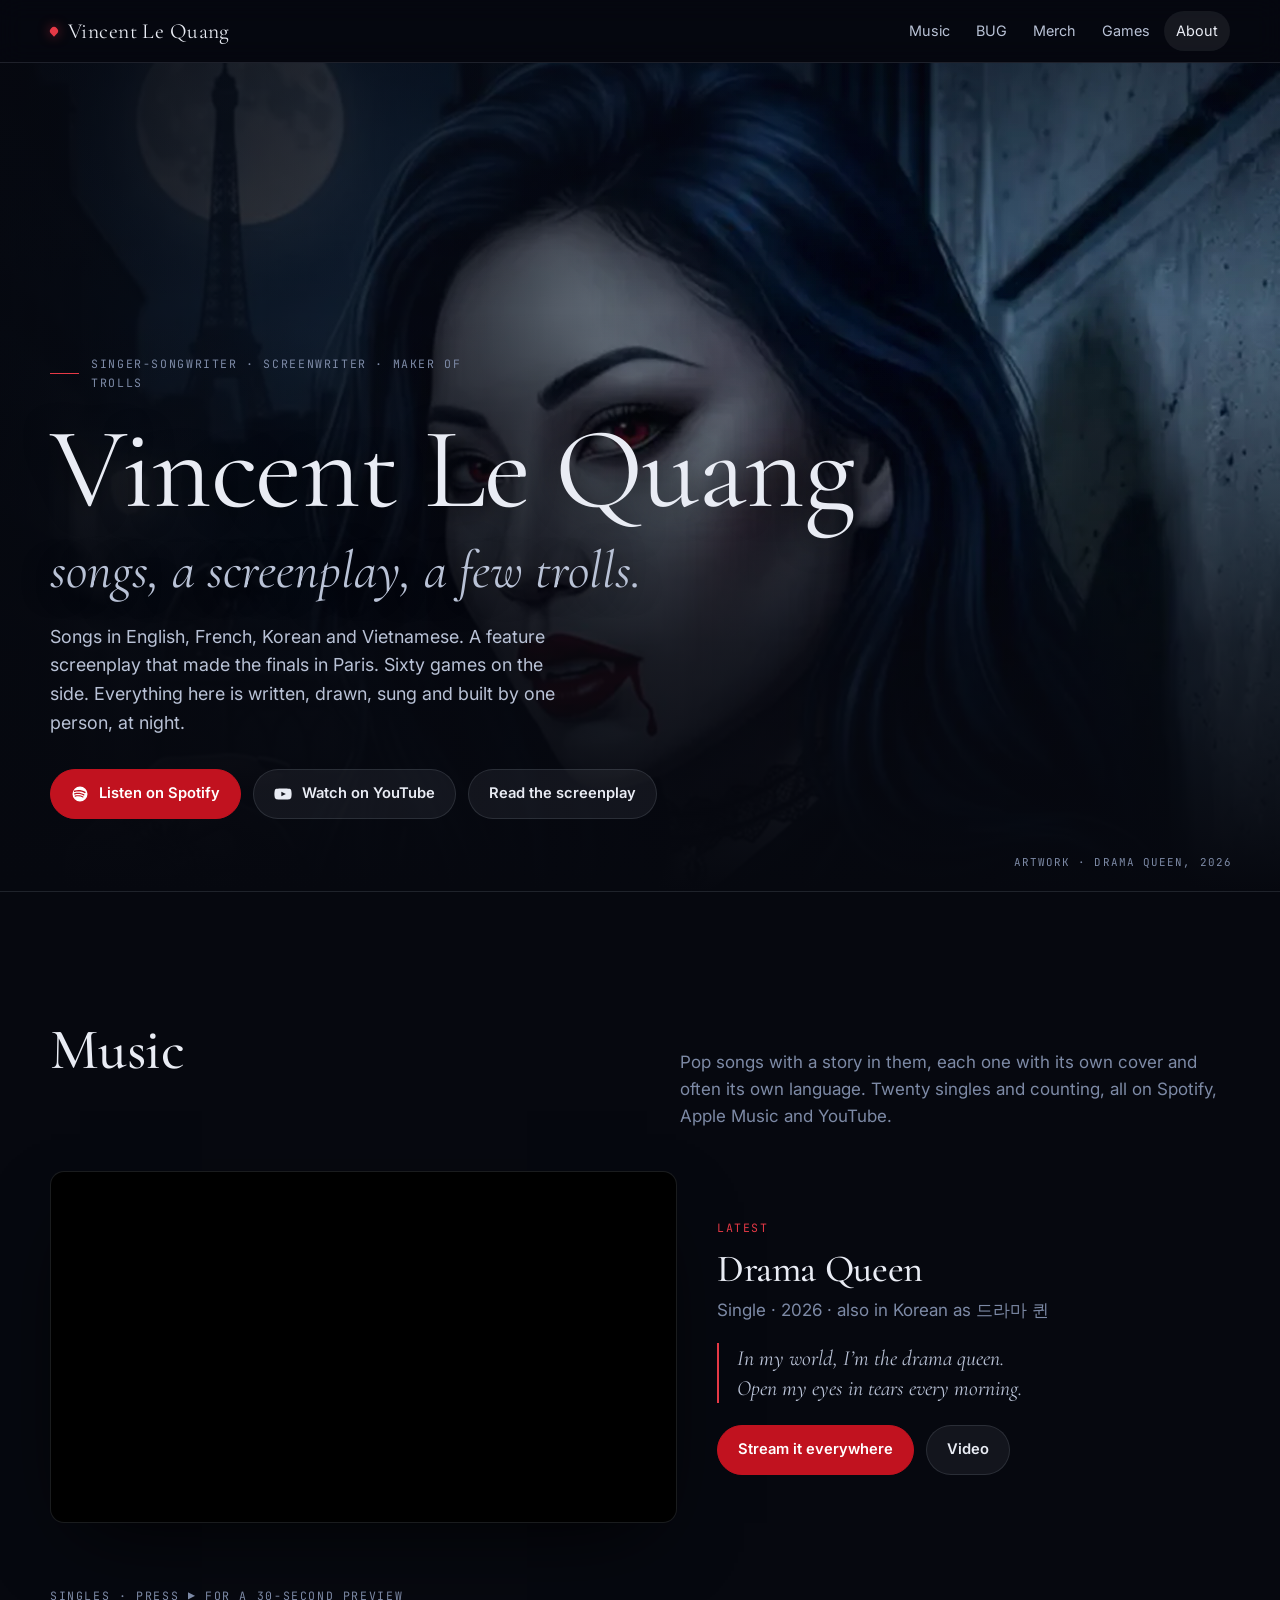
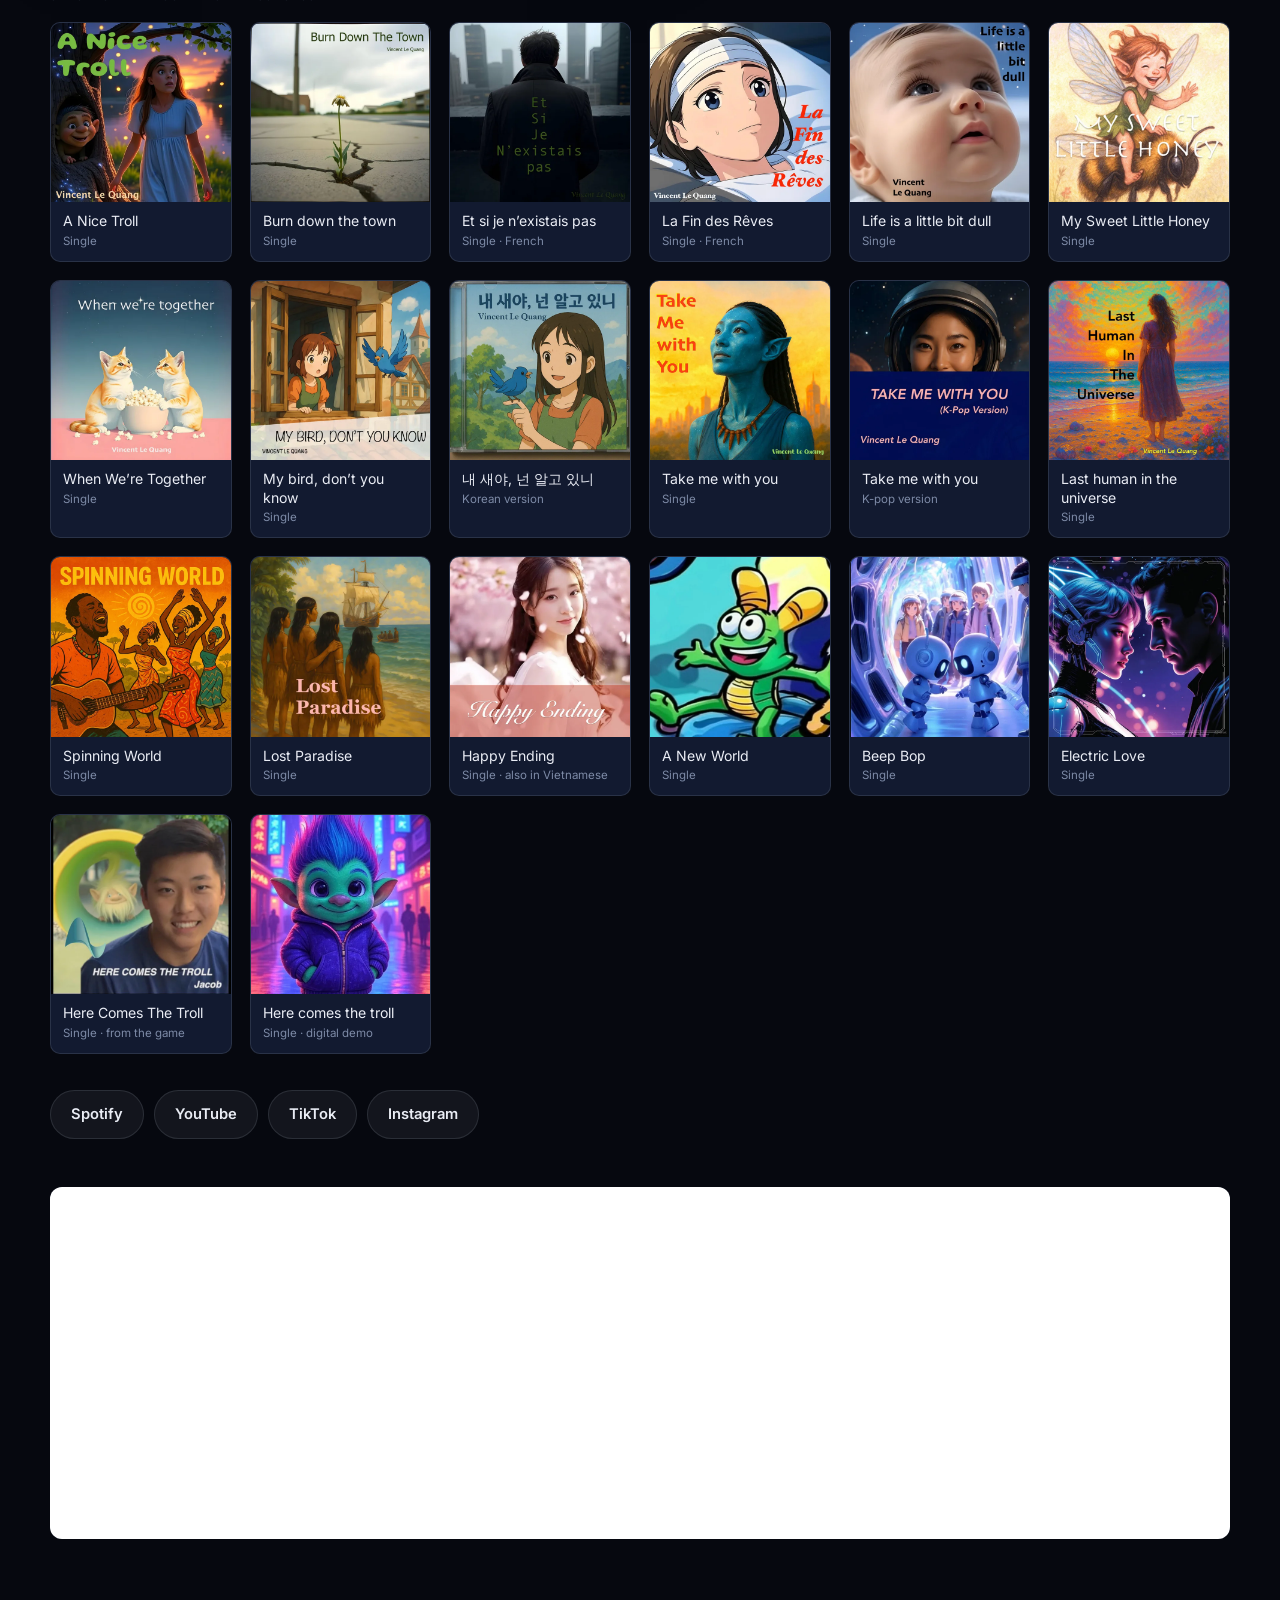
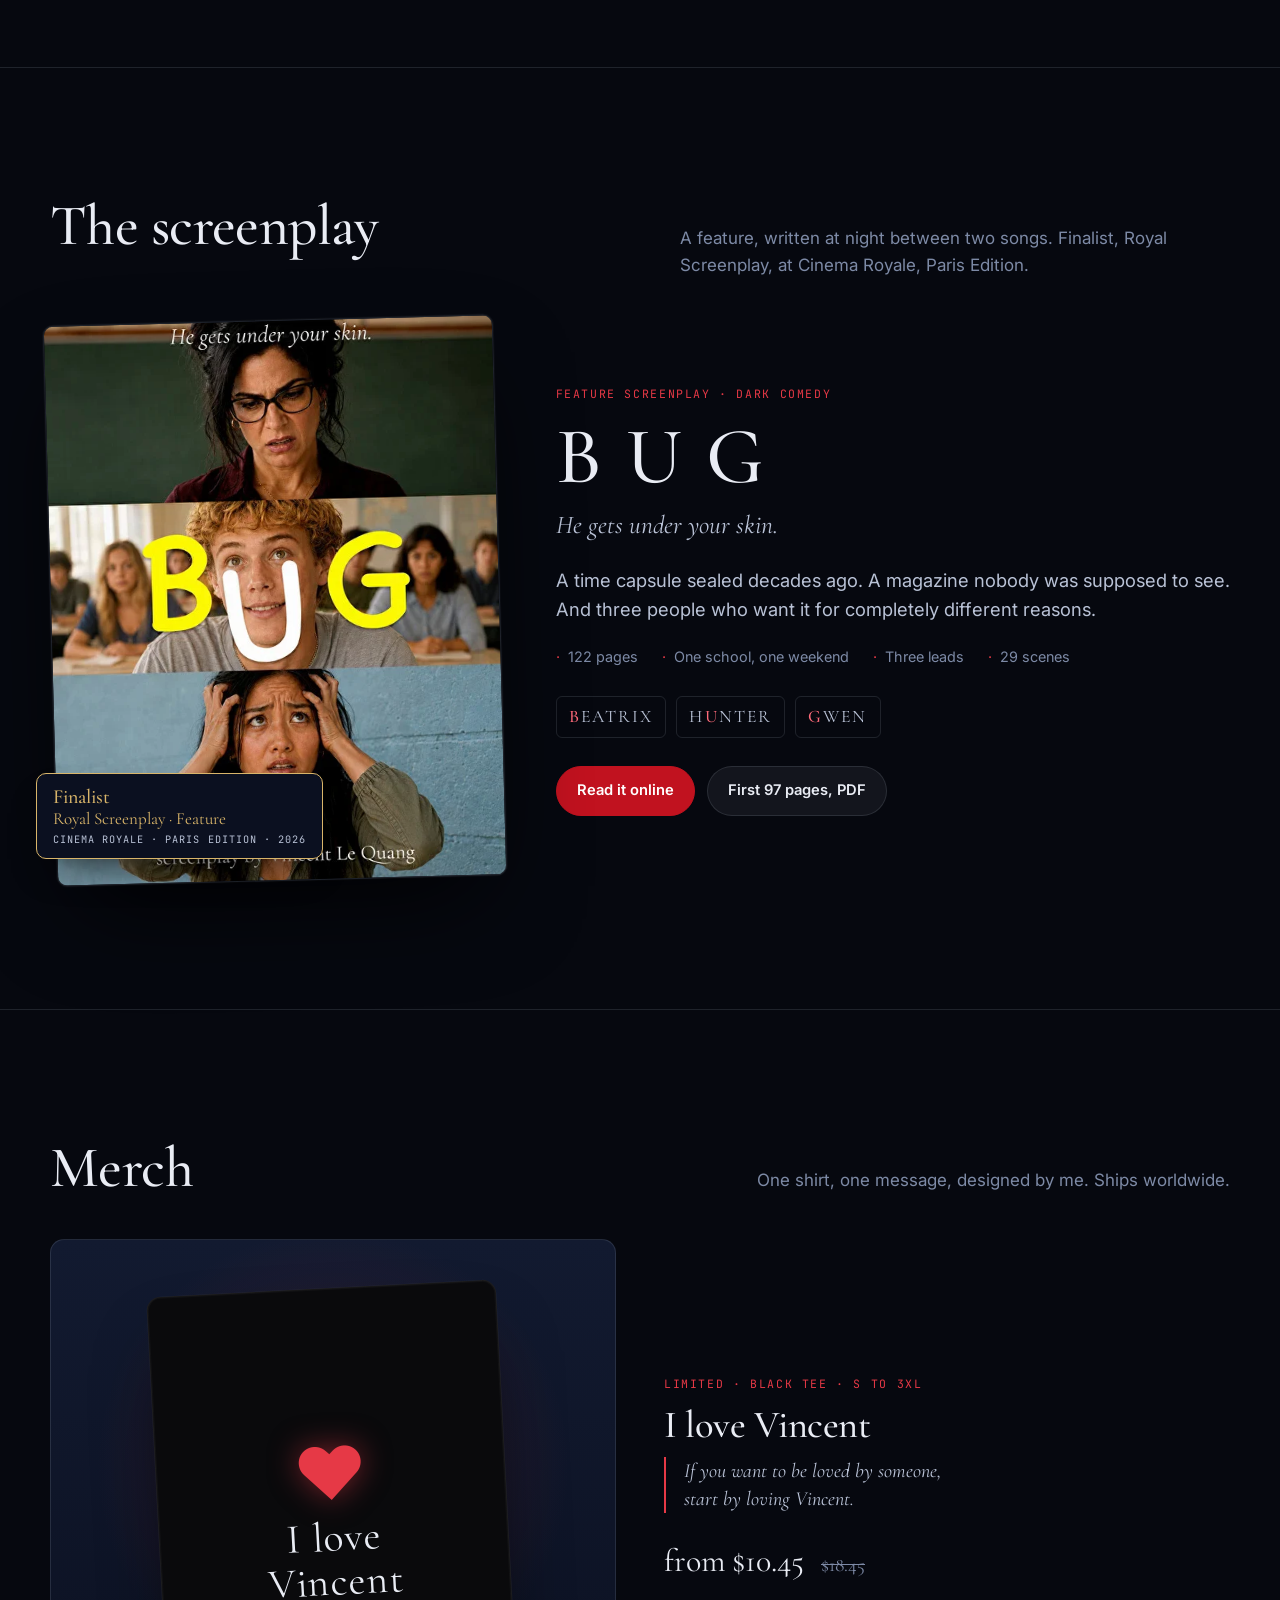
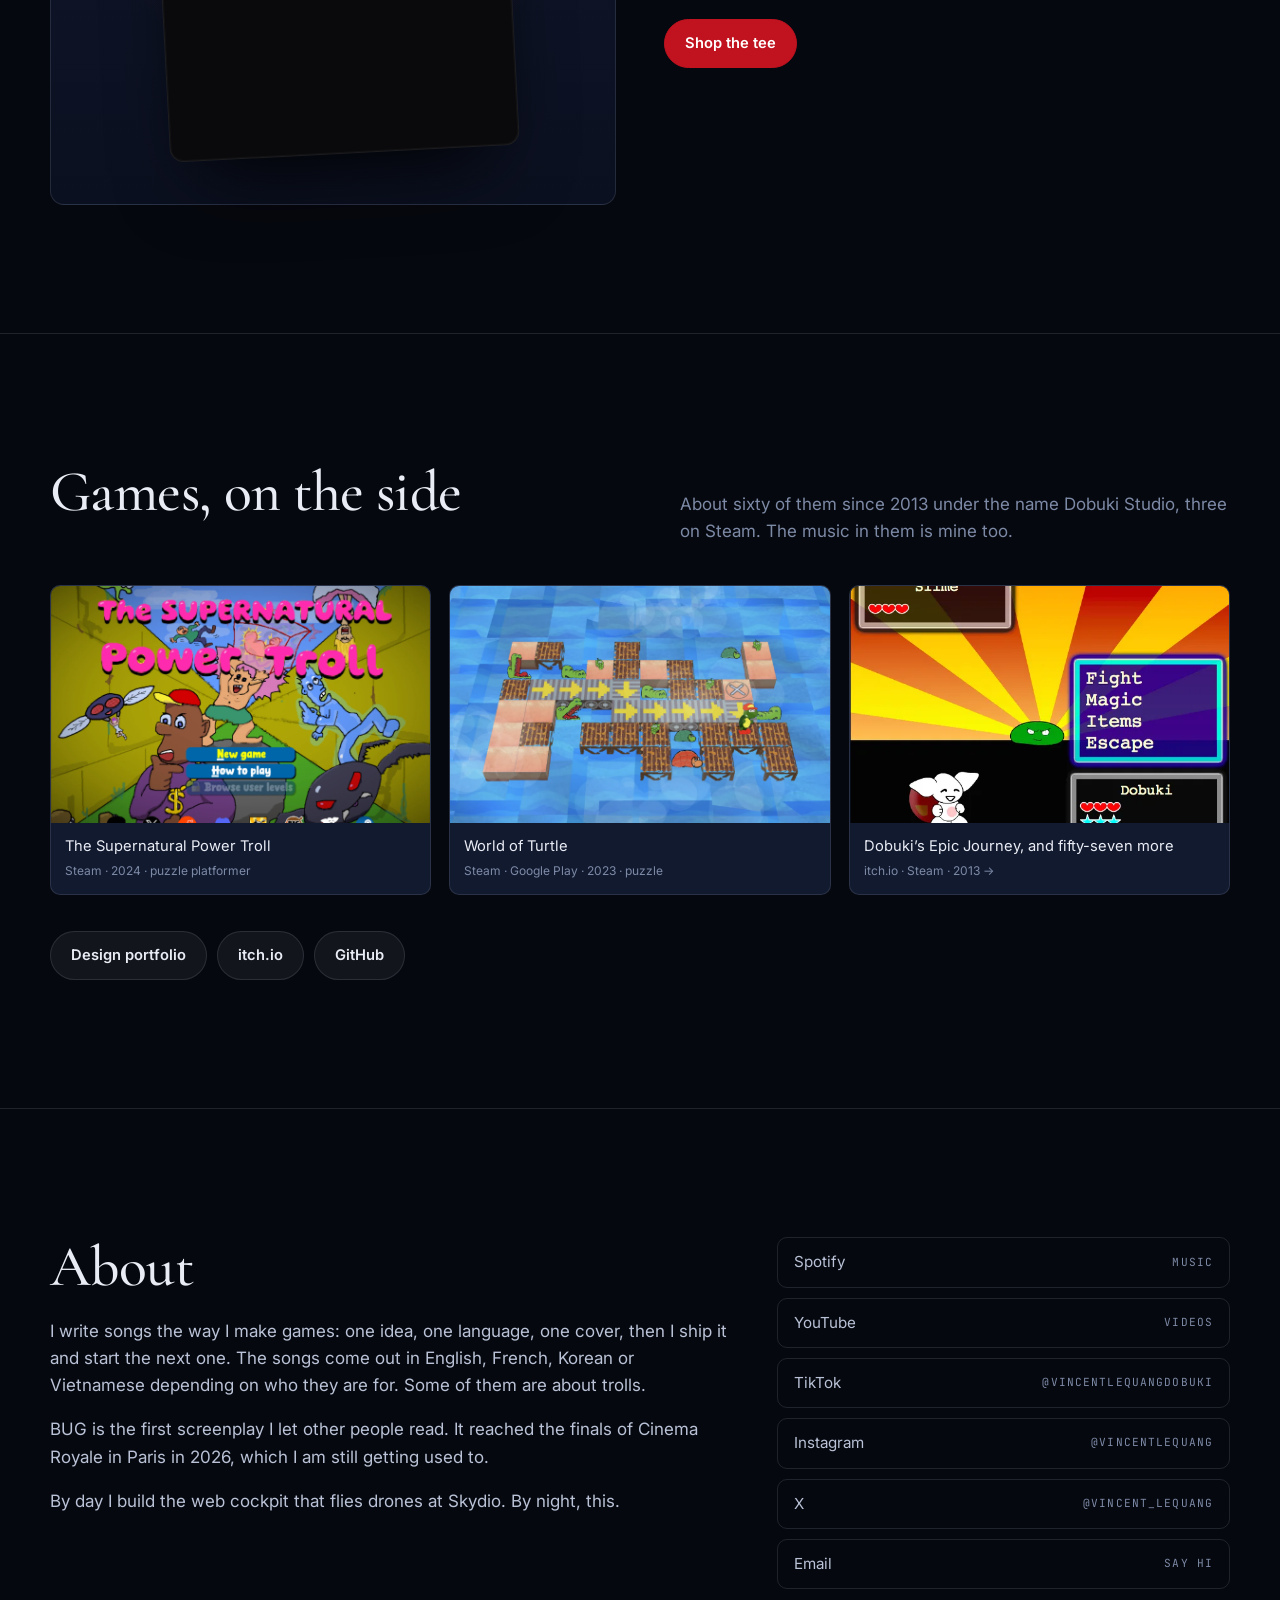
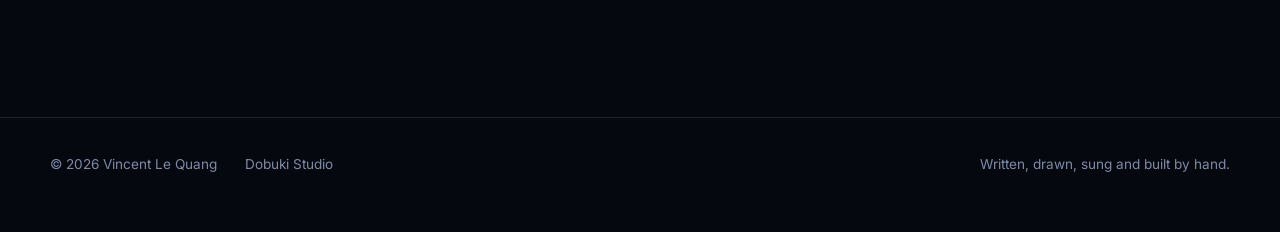
==== commit 9cac3c1c: "Mobile: two phone columns for Cold Read, tap wording for previews Co-Authored-By: Claude Fable 5.1 <" ====
--- a/index.html
+++ b/index.html
@@ -73,7 +73,7 @@
       </div>
     </div>
 
-    <p class="label" style="margin-bottom:16px">Singles · hover for a 30-second preview</p>
+    <p class="label" style="margin-bottom:16px">Singles · press ▶ for a 30-second preview</p>
     <div class="singles reveal" id="singles">
       <a class="single" href="https://open.spotify.com/album/43or4THWc67sPNvxWCTL3o" data-preview="https://p.scdn.co/mp3-preview/3bdb37b6f5753f90de374bd37ec56e36fb890bb4.mp3"><img src="img/covers/a-nice-troll.webp" width="600" height="600" alt="A Nice Troll cover" loading="lazy"><div class="t">A Nice Troll<small>Single</small></div></a>
       <a class="single" href="https://open.spotify.com/album/33U3vsq4eDXmB0EoeDcZOm" data-preview="https://p.scdn.co/mp3-preview/9aca6671b8f807f171c1298b8b384590d5954ba9.mp3"><img src="img/covers/burn-down-the-town.webp" width="600" height="600" alt="Burn down the town cover" loading="lazy"><div class="t">Burn down the town<small>Single</small></div></a>
